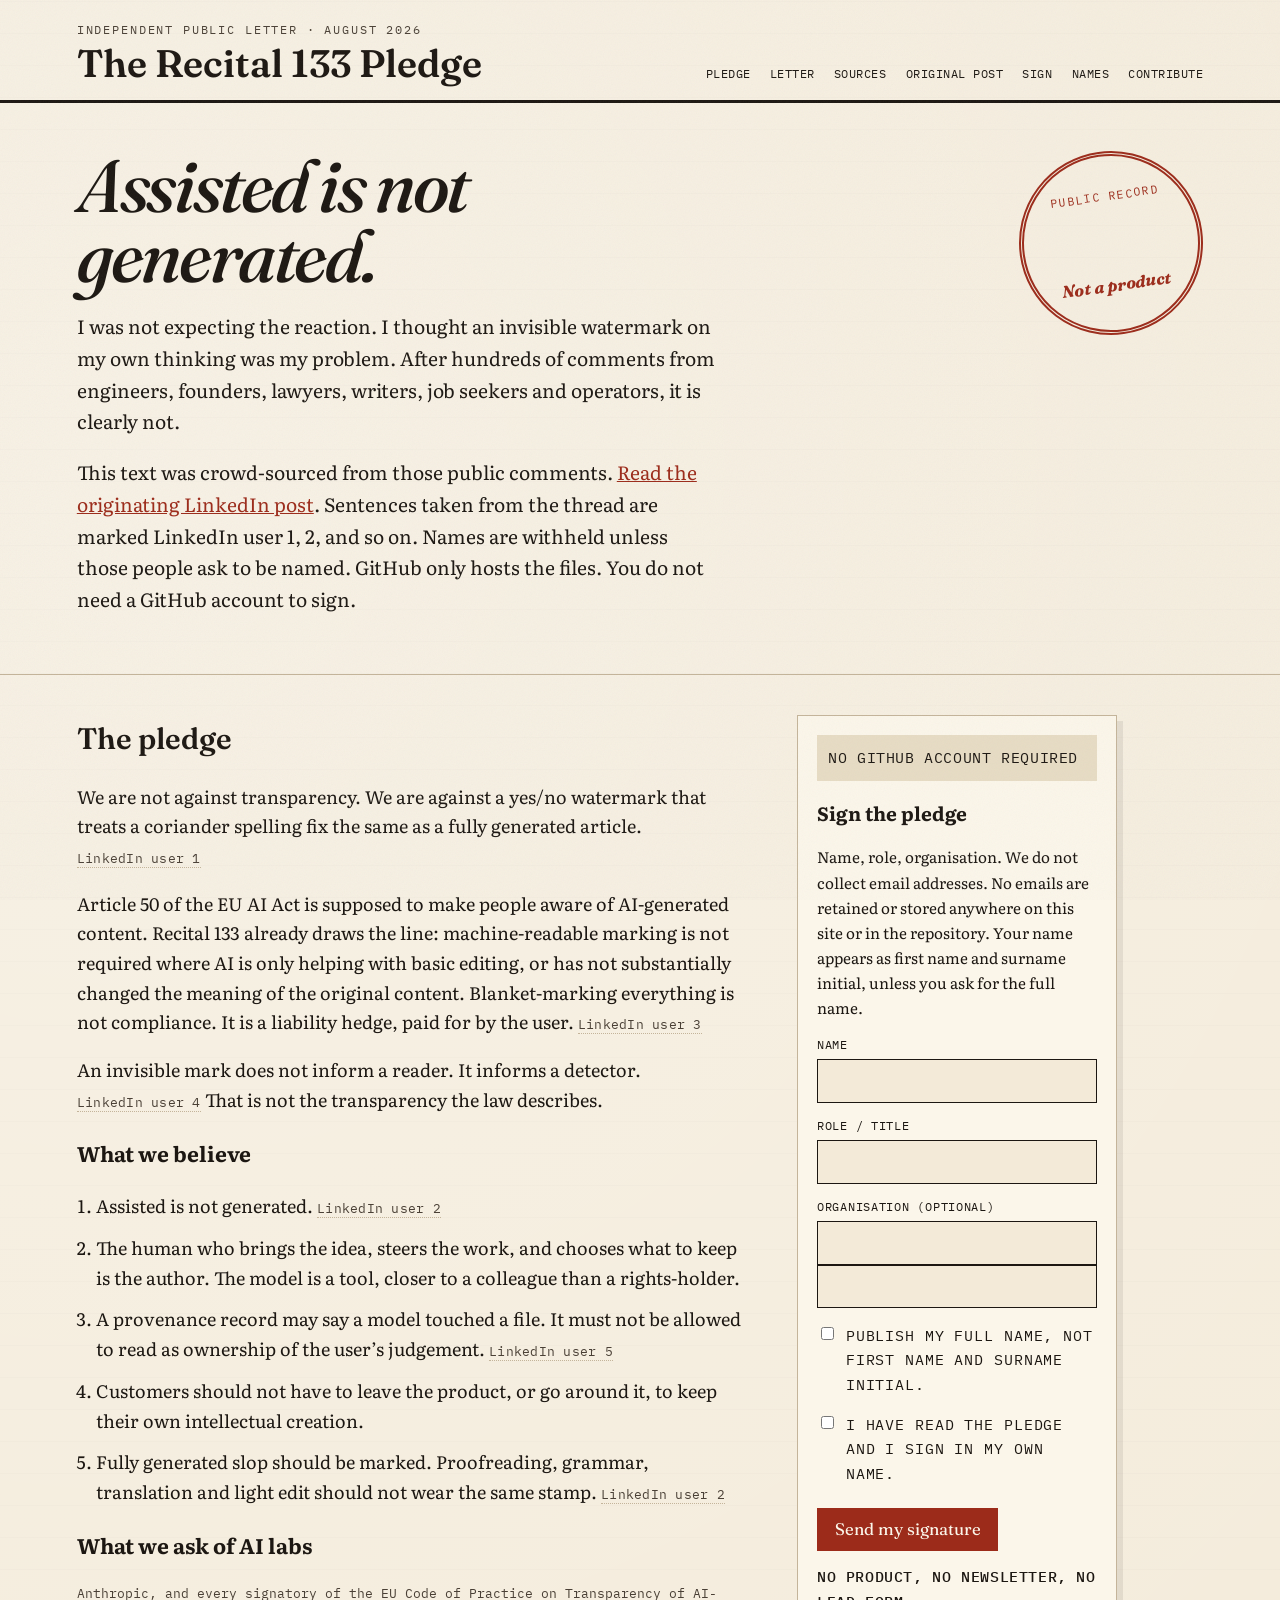
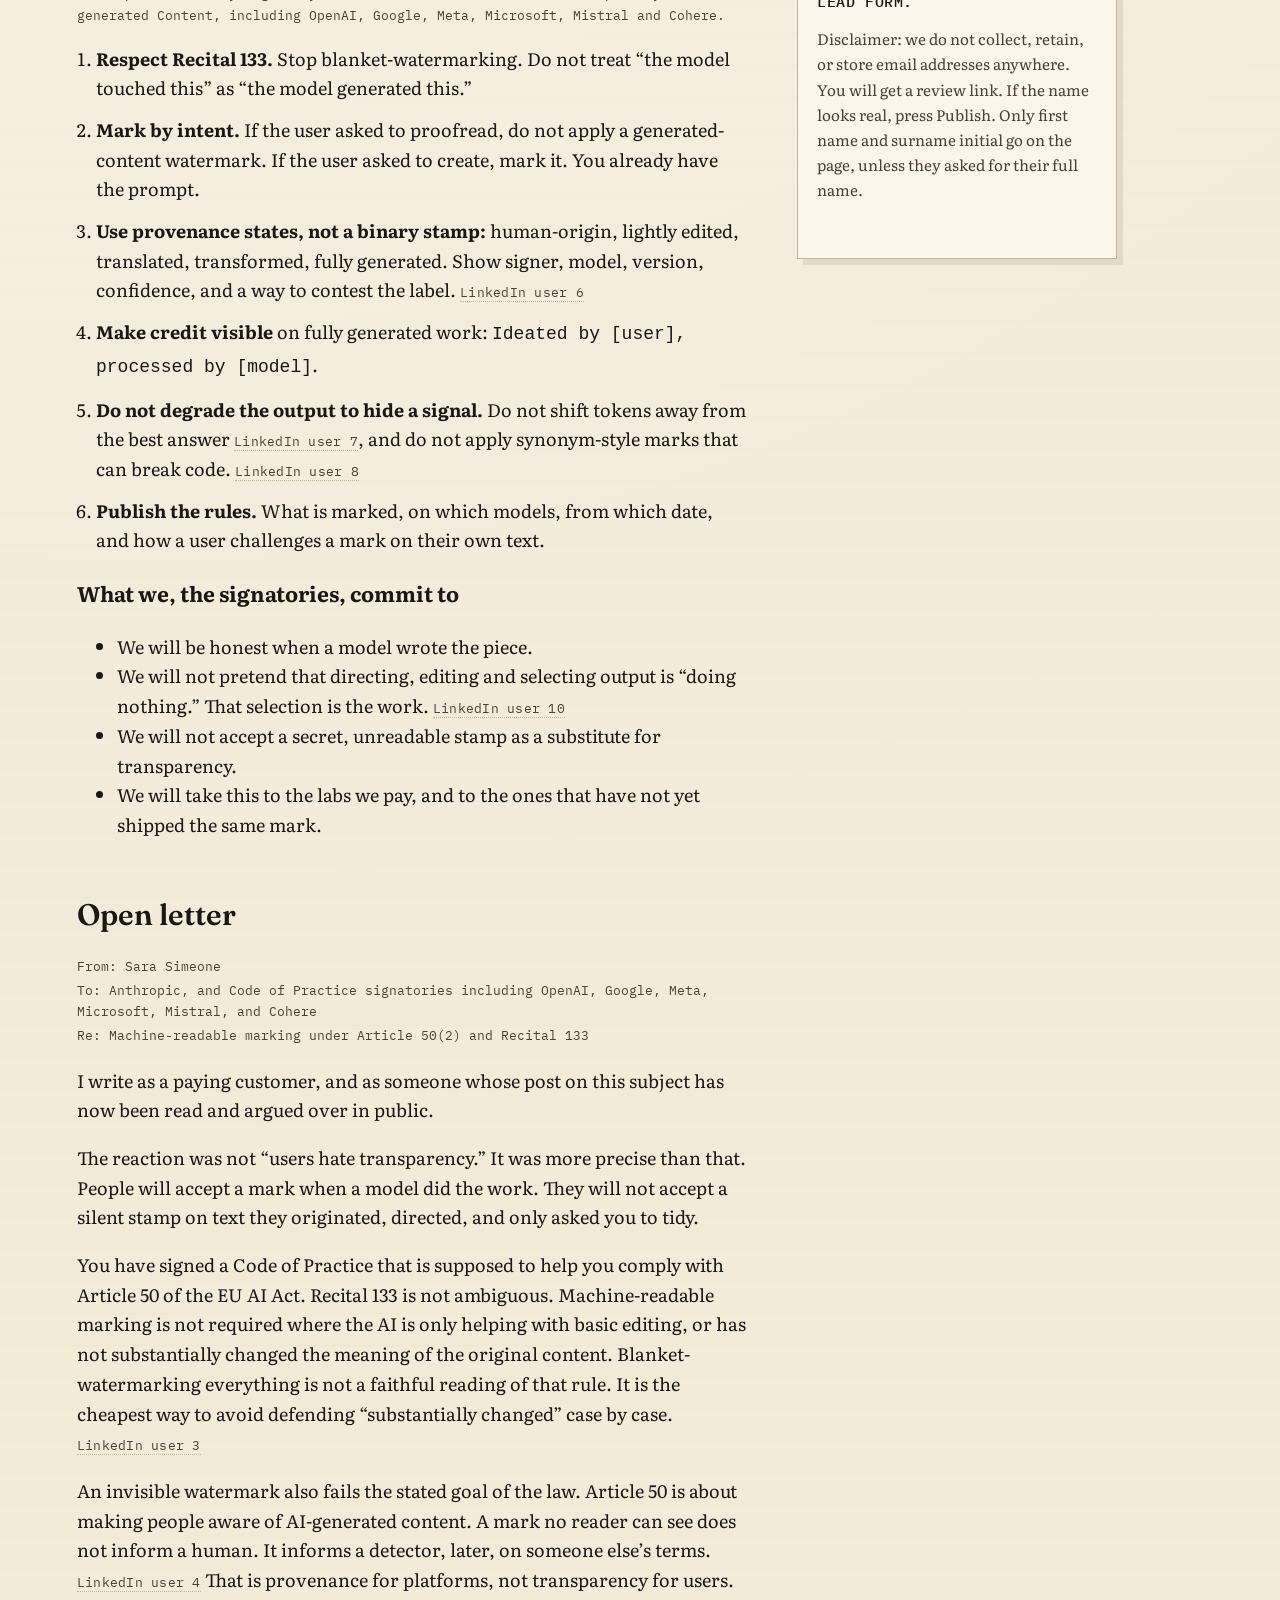
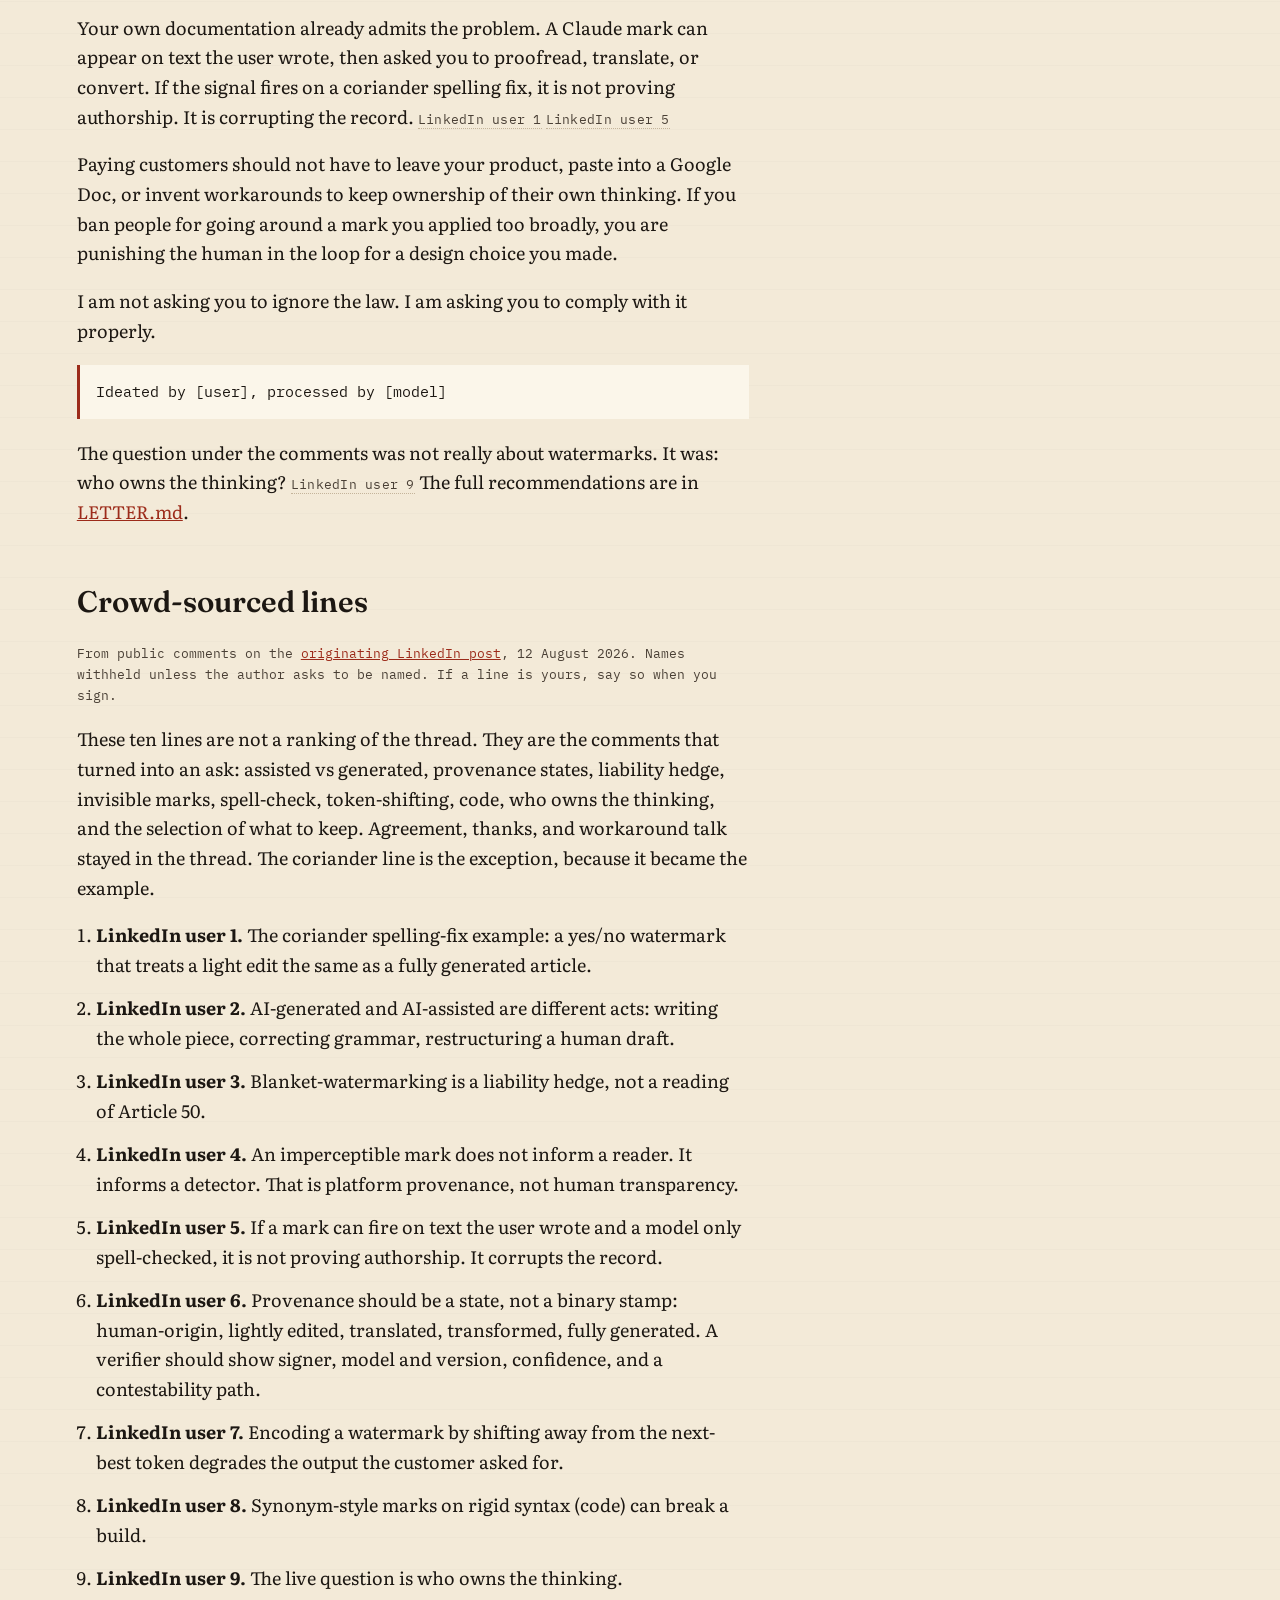
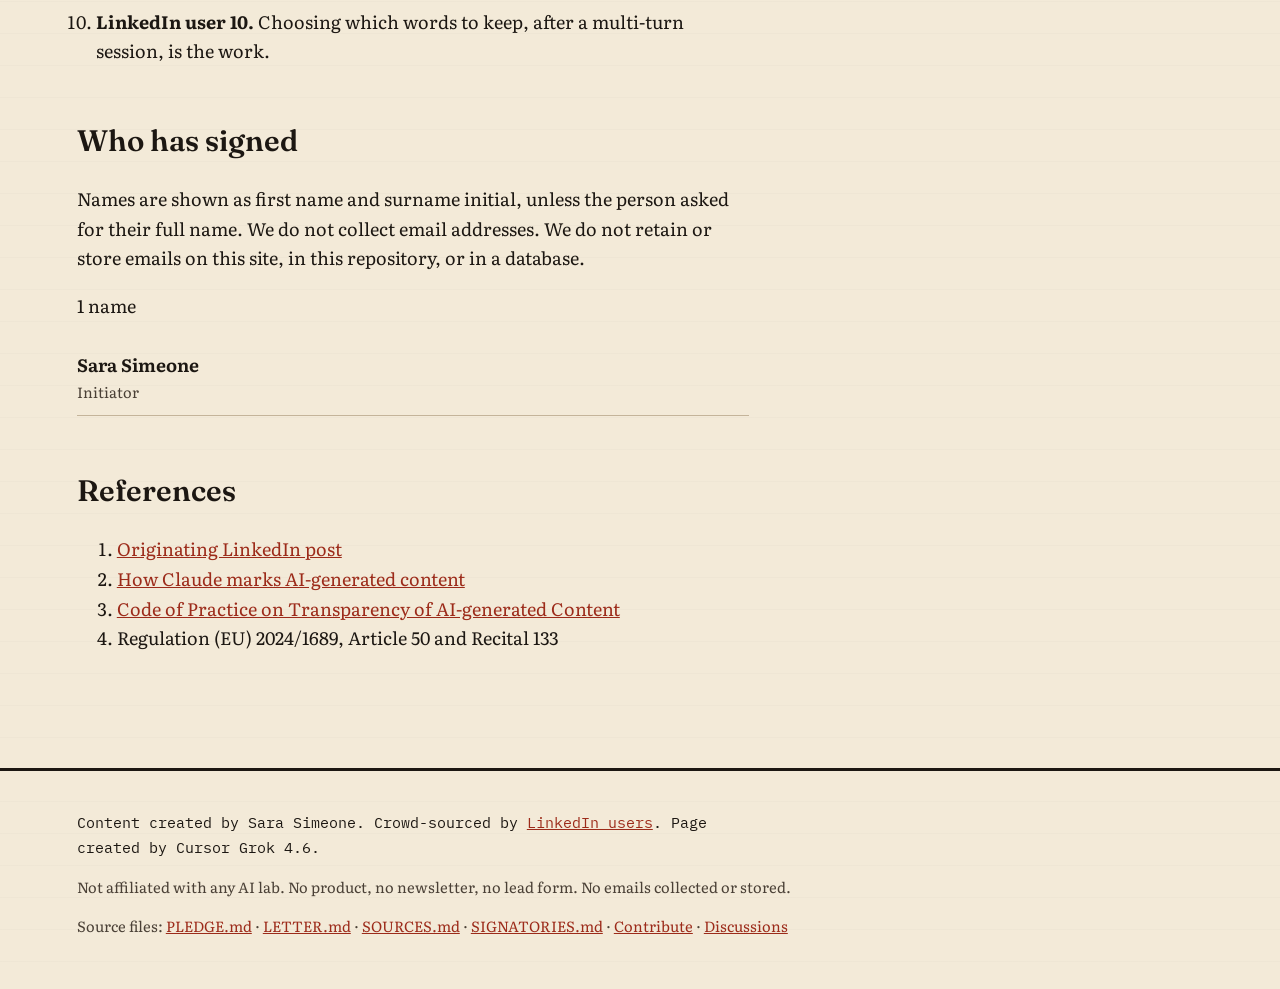
==== index.html @ 05da41da "Add a review page so a real name can be published with one button. The email link opens the review, " ====
<!DOCTYPE html>
<html lang="en">
  <head>
    <meta charset="utf-8" />
    <meta name="viewport" content="width=device-width, initial-scale=1" />
    <title>The Recital 133 Pledge</title>
    <meta
      name="description"
      content="Assisted is not generated. A crowd-sourced pledge asking AI labs to respect Article 50 and Recital 133 of the EU AI Act."
    />
    <link rel="preconnect" href="https://fonts.googleapis.com" />
    <link rel="preconnect" href="https://fonts.gstatic.com" crossorigin />
    <link
      href="https://fonts.googleapis.com/css2?family=Fraunces:ital,opsz,wght@0,9..144,500;0,9..144,600;1,9..144,500&family=IBM+Plex+Mono:wght@400;500&family=Literata:ital,opsz,wght@0,7..72,400;0,7..72,650;1,7..72,400&display=swap"
      rel="stylesheet"
    />
    <link rel="stylesheet" href="styles.css" />
  </head>
  <body>
    <div class="grain" aria-hidden="true"></div>
    <header class="masthead">
      <div>
        <p class="mast-kicker">Independent public letter · August 2026</p>
        <h1>The Recital 133 Pledge</h1>
      </div>
      <nav aria-label="Sections">
        <a href="#pledge">Pledge</a>
        <a href="#letter">Letter</a>
        <a href="#sources">Sources</a>
        <a href="https://www.linkedin.com/posts/sarasimeone_myideasaremine-activity-7493221327546408961-bkKX" rel="noopener noreferrer" target="_blank">Original post</a>
        <a href="#sign">Sign</a>
        <a href="#names">Names</a>
        <a href="https://github.com/Niftyzio/recital-133-pledge/blob/main/CONTRIBUTING.md" rel="noopener noreferrer" target="_blank">Contribute</a>
      </nav>
    </header>

    <div class="hero">
      <div>
        <h2>Assisted is not generated.</h2>
        <p class="lede">
          I was not expecting the reaction. I thought an invisible watermark on my own thinking was my problem. After hundreds of comments from engineers, founders, lawyers, writers, job seekers and operators, it is clearly not.
        </p>
        <p class="lede">
          This text was crowd-sourced from those public comments.
          <a href="https://www.linkedin.com/posts/sarasimeone_myideasaremine-activity-7493221327546408961-bkKX" rel="noopener noreferrer" target="_blank">Read the originating LinkedIn post</a>.
          Sentences taken from the thread are marked LinkedIn user 1, 2, and so on. Names are withheld unless those people ask to be named. GitHub only hosts the files. You do not need a GitHub account to sign.
        </p>
      </div>
      <div class="stamp" aria-hidden="true">
        Public record
        <strong>Not a product</strong>
      </div>
    </div>

    <div class="layout">
      <main>
        <section id="pledge">
          <h2>The pledge</h2>
          <p>
            We are not against transparency. We are against a yes/no watermark that treats a coriander spelling fix the same as a fully generated article. <a class="cite" href="#sources">LinkedIn user 1</a>
          </p>
          <p>
            Article 50 of the EU AI Act is supposed to make people aware of AI-generated content. Recital 133 already draws the line: machine-readable marking is not required where AI is only helping with basic editing, or has not substantially changed the meaning of the original content. Blanket-marking everything is not compliance. It is a liability hedge, paid for by the user. <a class="cite" href="#sources">LinkedIn user 3</a>
          </p>
          <p>
            An invisible mark does not inform a reader. It informs a detector. <a class="cite" href="#sources">LinkedIn user 4</a> That is not the transparency the law describes.
          </p>

          <h3>What we believe</h3>
          <ol class="beliefs">
            <li>Assisted is not generated. <a class="cite" href="#sources">LinkedIn user 2</a></li>
            <li>The human who brings the idea, steers the work, and chooses what to keep is the author. The model is a tool, closer to a colleague than a rights-holder.</li>
            <li>A provenance record may say a model touched a file. It must not be allowed to read as ownership of the user’s judgement. <a class="cite" href="#sources">LinkedIn user 5</a></li>
            <li>Customers should not have to leave the product, or go around it, to keep their own intellectual creation.</li>
            <li>Fully generated slop should be marked. Proofreading, grammar, translation and light edit should not wear the same stamp. <a class="cite" href="#sources">LinkedIn user 2</a></li>
          </ol>

          <h3>What we ask of AI labs</h3>
          <p class="meta">
            Anthropic, and every signatory of the EU Code of Practice on Transparency of AI-generated Content, including OpenAI, Google, Meta, Microsoft, Mistral and Cohere.
          </p>
          <ol class="asks">
            <li><strong>Respect Recital 133.</strong> Stop blanket-watermarking. Do not treat “the model touched this” as “the model generated this.”</li>
            <li><strong>Mark by intent.</strong> If the user asked to proofread, do not apply a generated-content watermark. If the user asked to create, mark it. You already have the prompt.</li>
            <li><strong>Use provenance states, not a binary stamp:</strong> human-origin, lightly edited, translated, transformed, fully generated. Show signer, model, version, confidence, and a way to contest the label. <a class="cite" href="#sources">LinkedIn user 6</a></li>
            <li><strong>Make credit visible</strong> on fully generated work: <code>Ideated by [user], processed by [model]</code>.</li>
            <li><strong>Do not degrade the output to hide a signal.</strong> Do not shift tokens away from the best answer <a class="cite" href="#sources">LinkedIn user 7</a>, and do not apply synonym-style marks that can break code. <a class="cite" href="#sources">LinkedIn user 8</a></li>
            <li><strong>Publish the rules.</strong> What is marked, on which models, from which date, and how a user challenges a mark on their own text.</li>
          </ol>

          <h3>What we, the signatories, commit to</h3>
          <ul>
            <li>We will be honest when a model wrote the piece.</li>
            <li>We will not pretend that directing, editing and selecting output is “doing nothing.” That selection is the work. <a class="cite" href="#sources">LinkedIn user 10</a></li>
            <li>We will not accept a secret, unreadable stamp as a substitute for transparency.</li>
            <li>We will take this to the labs we pay, and to the ones that have not yet shipped the same mark.</li>
          </ul>
        </section>

        <section id="letter">
          <h2>Open letter</h2>
          <div class="letter-meta meta">
            <p>From: Sara Simeone</p>
            <p>To: Anthropic, and Code of Practice signatories including OpenAI, Google, Meta, Microsoft, Mistral, and Cohere</p>
            <p>Re: Machine-readable marking under Article 50(2) and Recital 133</p>
          </div>
          <p>
            I write as a paying customer, and as someone whose post on this subject has now been read and argued over in public.
          </p>
          <p>
            The reaction was not “users hate transparency.” It was more precise than that. People will accept a mark when a model did the work. They will not accept a silent stamp on text they originated, directed, and only asked you to tidy.
          </p>
          <p>
            You have signed a Code of Practice that is supposed to help you comply with Article 50 of the EU AI Act. Recital 133 is not ambiguous. Machine-readable marking is not required where the AI is only helping with basic editing, or has not substantially changed the meaning of the original content. Blanket-watermarking everything is not a faithful reading of that rule. It is the cheapest way to avoid defending “substantially changed” case by case. <a class="cite" href="#sources">LinkedIn user 3</a>
          </p>
          <p>
            An invisible watermark also fails the stated goal of the law. Article 50 is about making people aware of AI-generated content. A mark no reader can see does not inform a human. It informs a detector, later, on someone else’s terms. <a class="cite" href="#sources">LinkedIn user 4</a> That is provenance for platforms, not transparency for users.
          </p>
          <p>
            Your own documentation already admits the problem. A Claude mark can appear on text the user wrote, then asked you to proofread, translate, or convert. If the signal fires on a coriander spelling fix, it is not proving authorship. It is corrupting the record. <a class="cite" href="#sources">LinkedIn user 1</a> <a class="cite" href="#sources">LinkedIn user 5</a>
          </p>
          <p>
            Paying customers should not have to leave your product, paste into a Google Doc, or invent workarounds to keep ownership of their own thinking. If you ban people for going around a mark you applied too broadly, you are punishing the human in the loop for a design choice you made.
          </p>
          <p>I am not asking you to ignore the law. I am asking you to comply with it properly.</p>
          <blockquote class="credit">Ideated by [user], processed by [model]</blockquote>
          <p>
            The question under the comments was not really about watermarks. It was: who owns the thinking? <a class="cite" href="#sources">LinkedIn user 9</a> The full recommendations are in <a href="LETTER.md">LETTER.md</a>.
          </p>
        </section>

        <section id="sources">
          <h2>Crowd-sourced lines</h2>
          <p class="meta">
            From public comments on the
            <a href="https://www.linkedin.com/posts/sarasimeone_myideasaremine-activity-7493221327546408961-bkKX" rel="noopener noreferrer" target="_blank">originating LinkedIn post</a>,
            12 August 2026. Names withheld unless the author asks to be named. If a line is yours, say so when you sign.
          </p>
          <p>
            These ten lines are not a ranking of the thread. They are the comments that turned into an ask: assisted vs generated, provenance states, liability hedge, invisible marks, spell-check, token-shifting, code, who owns the thinking, and the selection of what to keep. Agreement, thanks, and workaround talk stayed in the thread. The coriander line is the exception, because it became the example.
          </p>
          <ol class="sources">
            <li>
              <strong>LinkedIn user 1.</strong> The coriander spelling-fix example: a yes/no watermark that treats a light edit the same as a fully generated article.
            </li>
            <li>
              <strong>LinkedIn user 2.</strong> AI-generated and AI-assisted are different acts: writing the whole piece, correcting grammar, restructuring a human draft.
            </li>
            <li>
              <strong>LinkedIn user 3.</strong> Blanket-watermarking is a liability hedge, not a reading of Article 50.
            </li>
            <li>
              <strong>LinkedIn user 4.</strong> An imperceptible mark does not inform a reader. It informs a detector. That is platform provenance, not human transparency.
            </li>
            <li>
              <strong>LinkedIn user 5.</strong> If a mark can fire on text the user wrote and a model only spell-checked, it is not proving authorship. It corrupts the record.
            </li>
            <li>
              <strong>LinkedIn user 6.</strong> Provenance should be a state, not a binary stamp: human-origin, lightly edited, translated, transformed, fully generated. A verifier should show signer, model and version, confidence, and a contestability path.
            </li>
            <li>
              <strong>LinkedIn user 7.</strong> Encoding a watermark by shifting away from the next-best token degrades the output the customer asked for.
            </li>
            <li>
              <strong>LinkedIn user 8.</strong> Synonym-style marks on rigid syntax (code) can break a build.
            </li>
            <li>
              <strong>LinkedIn user 9.</strong> The live question is who owns the thinking.
            </li>
            <li>
              <strong>LinkedIn user 10.</strong> Choosing which words to keep, after a multi-turn session, is the work.
            </li>
          </ol>
        </section>

        <section id="names">
          <h2>Who has signed</h2>
          <p>
            Names are shown as first name and surname initial, unless the person asked for their full name. We do not collect email addresses. We do not retain or store emails on this site, in this repository, or in a database.
          </p>
          <p>
            <span id="signatory-count">0</span> name<span id="signatory-count-label">s</span>
          </p>
          <ul class="signatories" id="signatory-list"></ul>
        </section>

        <section>
          <h2>References</h2>
          <ol class="refs">
            <li>
              <a href="https://www.linkedin.com/posts/sarasimeone_myideasaremine-activity-7493221327546408961-bkKX" rel="noopener noreferrer" target="_blank">Originating LinkedIn post</a>
            </li>
            <li>
              <a href="https://support.claude.com/en/articles/16266773-how-claude-marks-ai-generated-content">How Claude marks AI-generated content</a>
            </li>
            <li>
              <a href="https://digital-strategy.ec.europa.eu/en/news/strong-backing-code-practice-transparency-ai-generated-content">Code of Practice on Transparency of AI-generated Content</a>
            </li>
            <li>Regulation (EU) 2024/1689, Article 50 and Recital 133</li>
          </ol>
        </section>
      </main>

      <aside class="aside" id="sign">
        <p class="note">No GitHub account required</p>
        <h2>Sign the pledge</h2>
        <p>
          Name, role, organisation. We do not collect email addresses. No emails are retained or stored anywhere on this site or in the repository. Your name appears as first name and surname initial, unless you ask for the full name.
        </p>
        <iframe id="form-embed" title="Signature form" hidden width="100%" height="420"></iframe>
        <form id="sign-form">
          <input type="hidden" name="_subject" value="Recital 133 Pledge signature" />
          <input type="hidden" name="_template" value="table" />
          <input id="form-next" type="hidden" name="_next" value="https://niftyzio.github.io/recital-133-pledge/#sign" />
          <label for="name">Name</label>
          <input id="name" name="name" type="text" required autocomplete="name" />
          <label for="role">Role / title</label>
          <input id="role" name="role" type="text" required />
          <label for="organisation">Organisation (optional)</label>
          <input id="organisation" name="organisation" type="text" />
          <label class="hp" for="website">Website</label>
          <input id="website" name="website" type="text" tabindex="-1" autocomplete="off" />
          <label class="consent">
            <input id="publish-full-name" name="publish_full_name" type="checkbox" value="yes" />
            <span>Publish my full name, not first name and surname initial.</span>
          </label>
          <label class="consent">
            <input id="consent" name="consent" type="checkbox" required />
            <span>I have read the pledge and I sign in my own name.</span>
          </label>
          <button type="submit">Send my signature</button>
          <p class="cta-assurance">No product, no newsletter, no lead form.</p>
          <p class="disclaimer">
            Disclaimer: we do not collect, retain, or store email addresses anywhere. You will get a review link. If the name looks real, press Publish. Only first name and surname initial go on the page, unless they asked for their full name.
          </p>
          <p class="form-status" id="form-status" role="status"></p>
        </form>
      </aside>
    </div>

    <footer>
      <p class="colophon">
        Content created by Sara Simeone.
        Crowd-sourced by
        <a href="https://www.linkedin.com/posts/sarasimeone_myideasaremine-activity-7493221327546408961-bkKX" rel="noopener noreferrer" target="_blank">LinkedIn users</a>.
        Page created by Cursor Grok 4.6.
      </p>
      <p>
        Not affiliated with any AI lab. No product, no newsletter, no lead form. No emails collected or stored.
      </p>
      <p>
        Source files: <a href="PLEDGE.md">PLEDGE.md</a> · <a href="LETTER.md">LETTER.md</a> ·
        <a href="SOURCES.md">SOURCES.md</a> · <a href="SIGNATORIES.md">SIGNATORIES.md</a> ·
        <a href="https://github.com/Niftyzio/recital-133-pledge/blob/main/CONTRIBUTING.md">Contribute</a> ·
        <a href="https://github.com/Niftyzio/recital-133-pledge/discussions">Discussions</a>
      </p>
    </footer>
    <script src="config.js"></script>
    <script src="app.js"></script>
  </body>
</html>
---- styles.css ----
:root {
  --paper: #f3ead8;
  --paper-deep: #e7dcc4;
  --ink: #1c1712;
  --ink-soft: #4a4036;
  --rule: #c4b49a;
  --seal: #9c2b1a;
  --seal-deep: #6e1c12;
  --white: #fbf6ea;
}

*,
*::before,
*::after {
  box-sizing: border-box;
}

html {
  scroll-behavior: smooth;
}

body {
  margin: 0;
  color: var(--ink);
  background-color: var(--paper);
  background-image:
    radial-gradient(circle at 12% 8%, rgba(255, 255, 255, 0.35), transparent 42%),
    repeating-linear-gradient(
      0deg,
      transparent,
      transparent 31px,
      rgba(28, 23, 18, 0.035) 32px
    );
  font-family: "Literata", "Iowan Old Style", "Palatino Linotype", Palatino, serif;
  font-size: 1.125rem;
  line-height: 1.65;
}

.grain {
  pointer-events: none;
  position: fixed;
  inset: 0;
  z-index: 8;
  opacity: 0.09;
  background-image: url("data:image/svg+xml,%3Csvg xmlns='http://www.w3.org/2000/svg' width='140' height='140'%3E%3Cfilter id='n'%3E%3CfeTurbulence type='fractalNoise' baseFrequency='0.85' numOctaves='4' stitchTiles='stitch'/%3E%3C/filter%3E%3Crect width='100%25' height='100%25' filter='url(%23n)' opacity='0.55'/%3E%3C/svg%3E");
}

a {
  color: var(--seal);
}

a:hover {
  color: var(--seal-deep);
}

.masthead {
  display: flex;
  justify-content: space-between;
  gap: 1.5rem;
  align-items: flex-end;
  padding: 1.25rem 6vw 1rem;
  border-bottom: 3px solid var(--ink);
}

.mast-kicker {
  margin: 0;
  font-family: "IBM Plex Mono", ui-monospace, monospace;
  font-size: 0.72rem;
  letter-spacing: 0.16em;
  text-transform: uppercase;
  color: var(--ink-soft);
}

.masthead h1 {
  margin: 0.2rem 0 0;
  font-family: "Fraunces", "Times New Roman", serif;
  font-size: clamp(1.6rem, 3vw, 2.4rem);
  font-weight: 600;
  font-variation-settings: "SOFT" 30, "WONK" 1;
  line-height: 1.1;
}

nav {
  display: flex;
  flex-wrap: wrap;
  gap: 0.9rem 1.2rem;
  font-family: "IBM Plex Mono", ui-monospace, monospace;
  font-size: 0.78rem;
  letter-spacing: 0.04em;
  text-transform: uppercase;
}

nav a {
  color: var(--ink);
  text-decoration: none;
  border-bottom: 1px solid transparent;
}

nav a:hover {
  border-bottom-color: var(--seal);
}

.hero {
  display: grid;
  grid-template-columns: 1.4fr 0.8fr;
  gap: 2.5rem;
  padding: 3rem 6vw 2.5rem;
  border-bottom: 1px solid var(--rule);
}

.hero h2 {
  margin: 0 0 1rem;
  font-family: "Fraunces", serif;
  font-size: clamp(2.4rem, 6vw, 4.6rem);
  font-weight: 500;
  font-style: italic;
  line-height: 0.95;
  letter-spacing: -0.03em;
}

.lede {
  max-width: 40rem;
  font-size: 1.2rem;
}

.stamp {
  justify-self: end;
  align-self: start;
  width: 11.5rem;
  height: 11.5rem;
  display: grid;
  place-items: center;
  text-align: center;
  border: 0.35rem double var(--seal);
  border-radius: 50%;
  color: var(--seal);
  transform: rotate(-8deg);
  font-family: "IBM Plex Mono", ui-monospace, monospace;
  font-size: 0.72rem;
  letter-spacing: 0.12em;
  text-transform: uppercase;
}

.stamp strong {
  display: block;
  margin-top: 0.35rem;
  font-family: "Fraunces", serif;
  font-size: 1.05rem;
  letter-spacing: 0;
  text-transform: none;
  font-style: italic;
}

.layout {
  display: grid;
  grid-template-columns: minmax(0, 42rem) minmax(16rem, 20rem);
  gap: 3rem;
  padding: 2.5rem 6vw 4rem;
}

section {
  margin-bottom: 3.2rem;
}

section h2 {
  margin: 0 0 1rem;
  font-family: "Fraunces", serif;
  font-size: 1.85rem;
  font-weight: 600;
}

.meta {
  font-family: "IBM Plex Mono", ui-monospace, monospace;
  font-size: 0.8rem;
  color: var(--ink-soft);
}

ol.asks,
ol.beliefs {
  padding-left: 1.2rem;
}

ol.asks li,
ol.beliefs li {
  margin-bottom: 0.75rem;
}

blockquote.credit {
  margin: 1.2rem 0;
  padding: 0.9rem 1rem;
  border-left: 3px solid var(--seal);
  background: var(--white);
  font-family: "IBM Plex Mono", ui-monospace, monospace;
  font-size: 0.95rem;
}

.aside {
  position: sticky;
  top: 1rem;
  height: fit-content;
  padding: 1.2rem 1.2rem 1.4rem;
  background: var(--white);
  border: 1px solid var(--rule);
  box-shadow: 6px 6px 0 rgba(28, 23, 18, 0.08);
}

.aside h2 {
  font-size: 1.2rem;
}

.aside p,
.aside li {
  font-size: 0.95rem;
}

.note {
  margin: 0 0 1rem;
  padding: 0.65rem 0.7rem;
  background: var(--paper-deep);
  font-family: "IBM Plex Mono", ui-monospace, monospace;
  font-size: 0.72rem;
  letter-spacing: 0.04em;
  text-transform: uppercase;
}

label {
  display: block;
  margin: 0.85rem 0 0.25rem;
  font-family: "IBM Plex Mono", ui-monospace, monospace;
  font-size: 0.75rem;
  letter-spacing: 0.06em;
  text-transform: uppercase;
}

input[type="text"],
input[type="url"] {
  width: 100%;
  padding: 0.55rem 0.6rem;
  border: 1px solid var(--ink);
  background: var(--paper);
  color: var(--ink);
  font-family: inherit;
  font-size: 1rem;
}

.consent {
  display: flex;
  gap: 0.55rem;
  align-items: flex-start;
  margin: 1rem 0;
  font-size: 0.92rem;
}

button,
.button {
  display: inline-block;
  margin-top: 0.4rem;
  padding: 0.7rem 1.1rem;
  border: 0;
  background: var(--seal);
  color: var(--white);
  font-family: "Fraunces", serif;
  font-size: 1.05rem;
  cursor: pointer;
  text-decoration: none;
}

button:hover,
.button:hover {
  background: var(--seal-deep);
}

.cta-assurance {
  margin: 0.85rem 0 0;
  font-family: "IBM Plex Mono", ui-monospace, monospace;
  font-size: 0.78rem;
  font-weight: 500;
  letter-spacing: 0.04em;
  text-transform: uppercase;
  color: var(--ink);
}

.disclaimer {
  margin: 0.75rem 0 0;
  font-size: 0.85rem;
  color: var(--ink-soft);
}

.hp {
  position: absolute;
  left: -10000px;
  width: 1px;
  height: 1px;
  overflow: hidden;
}

.form-status {
  min-height: 1.4rem;
  margin: 0.7rem 0 0;
  font-size: 0.95rem;
}

.signatories {
  list-style: none;
  padding: 0;
  margin: 0;
}

.signatories li {
  padding: 0.7rem 0;
  border-bottom: 1px solid var(--rule);
}

.signatories .who {
  font-weight: 650;
}

.signatories .role {
  display: block;
  color: var(--ink-soft);
  font-size: 0.92rem;
}

.letter-meta {
  margin-bottom: 1.2rem;
}

.letter-meta p {
  margin: 0.2rem 0;
}

footer {
  padding: 1.5rem 6vw 2.5rem;
  border-top: 3px solid var(--ink);
  font-size: 0.92rem;
  color: var(--ink-soft);
}

.colophon {
  max-width: 42rem;
  color: var(--ink);
  font-family: "IBM Plex Mono", ui-monospace, monospace;
  font-size: 0.92rem;
  line-height: 1.7;
}

.cite {
  font-family: "IBM Plex Mono", ui-monospace, monospace;
  font-size: 0.72em;
  font-style: normal;
  letter-spacing: 0.02em;
  white-space: nowrap;
  color: var(--ink-soft);
  text-decoration: none;
  border-bottom: 1px dotted var(--rule);
}

.cite:hover {
  color: var(--seal);
}

ol.sources {
  padding-left: 1.2rem;
}

ol.sources li {
  margin-bottom: 0.85rem;
}

@media (max-width: 860px) {
  .hero,
  .layout,
  .masthead {
    grid-template-columns: 1fr;
    display: flex;
    flex-direction: column;
  }

  .stamp {
    justify-self: start;
    align-self: start;
    width: 8.5rem;
    height: 8.5rem;
  }

  .aside {
    position: static;
  }
}
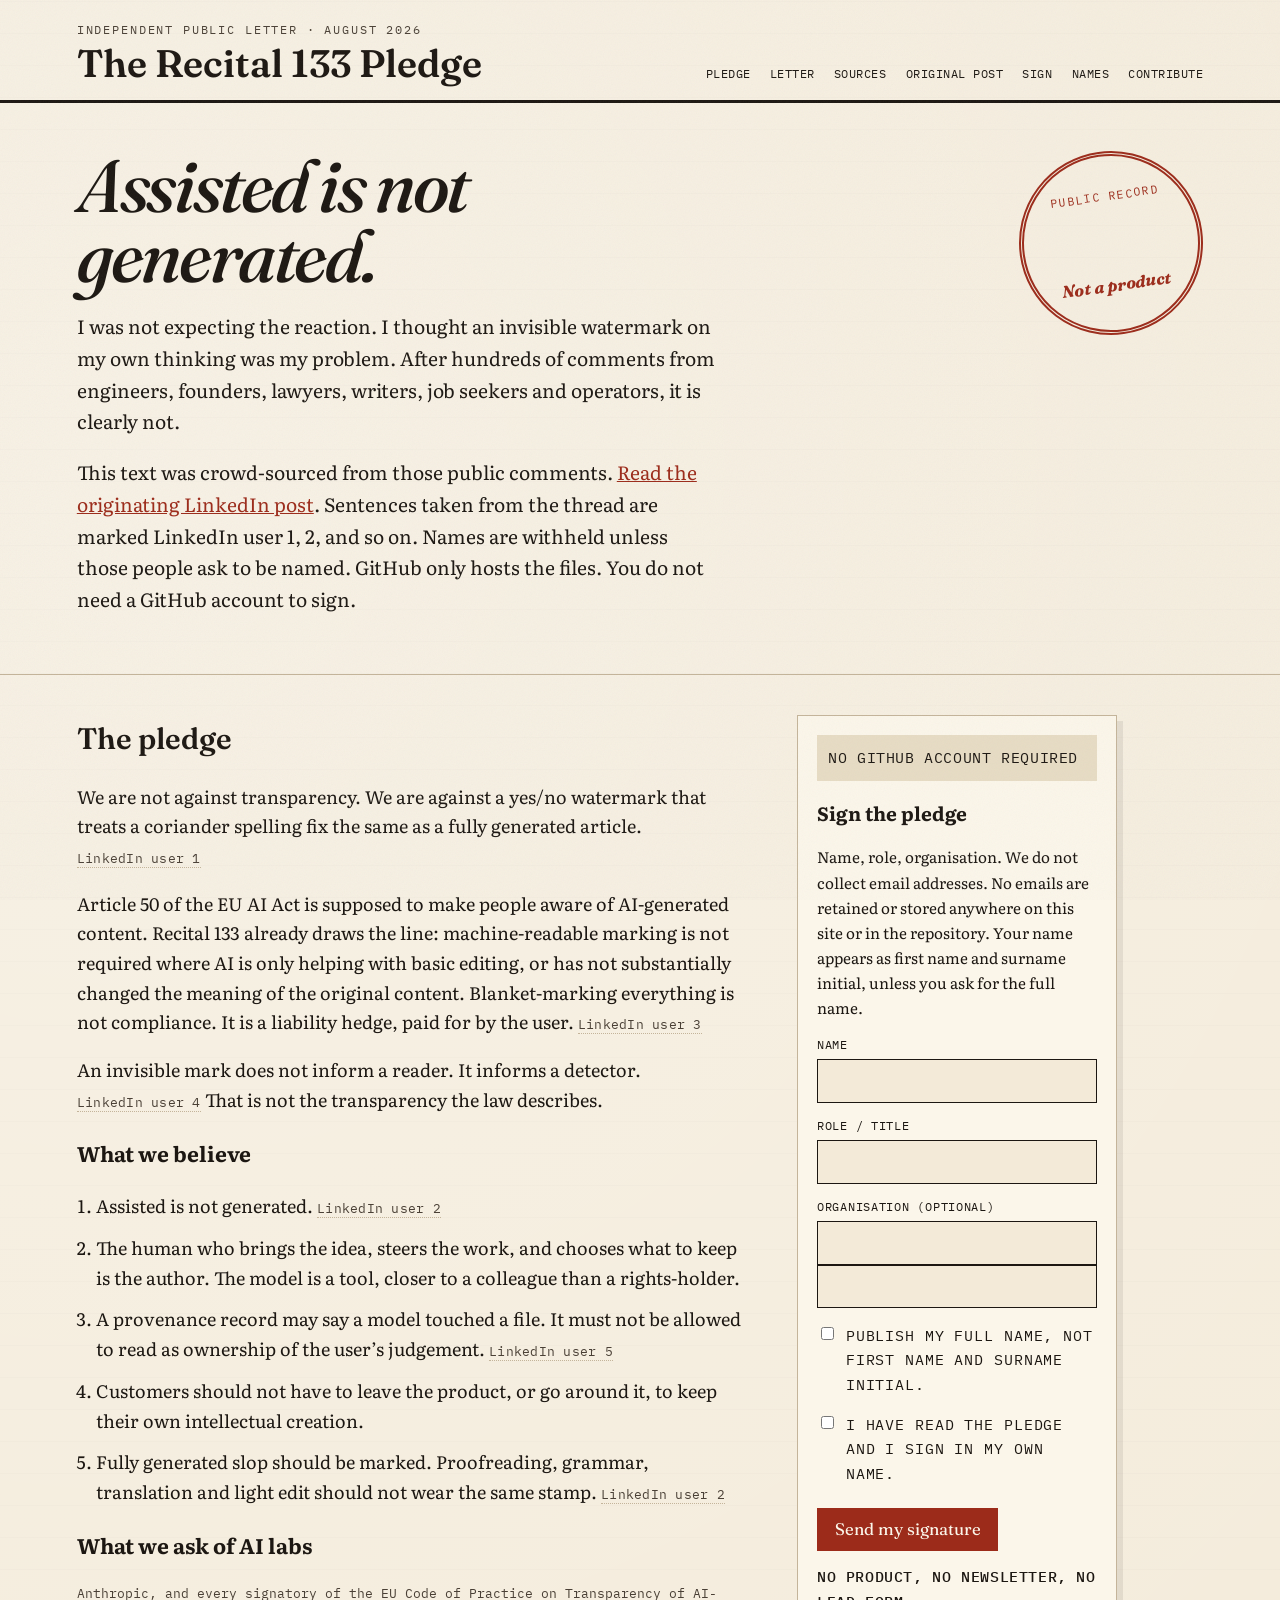
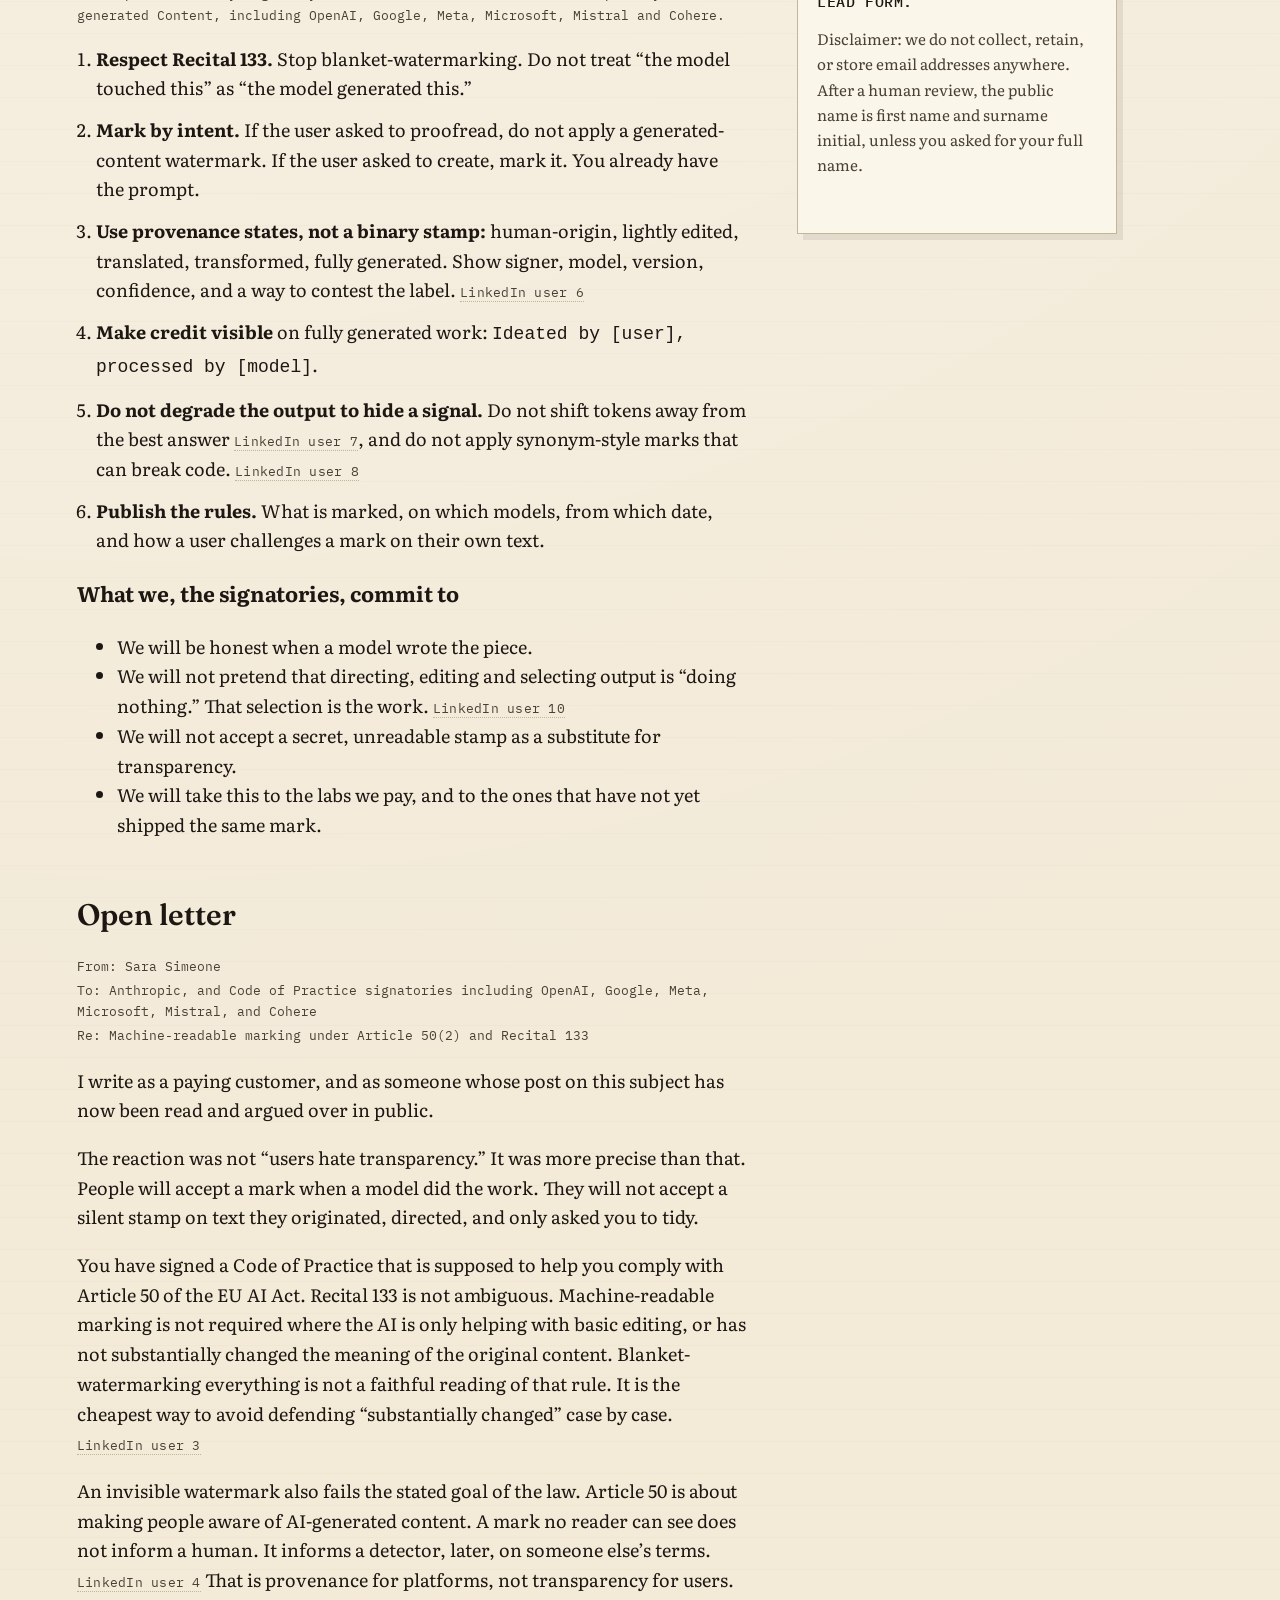
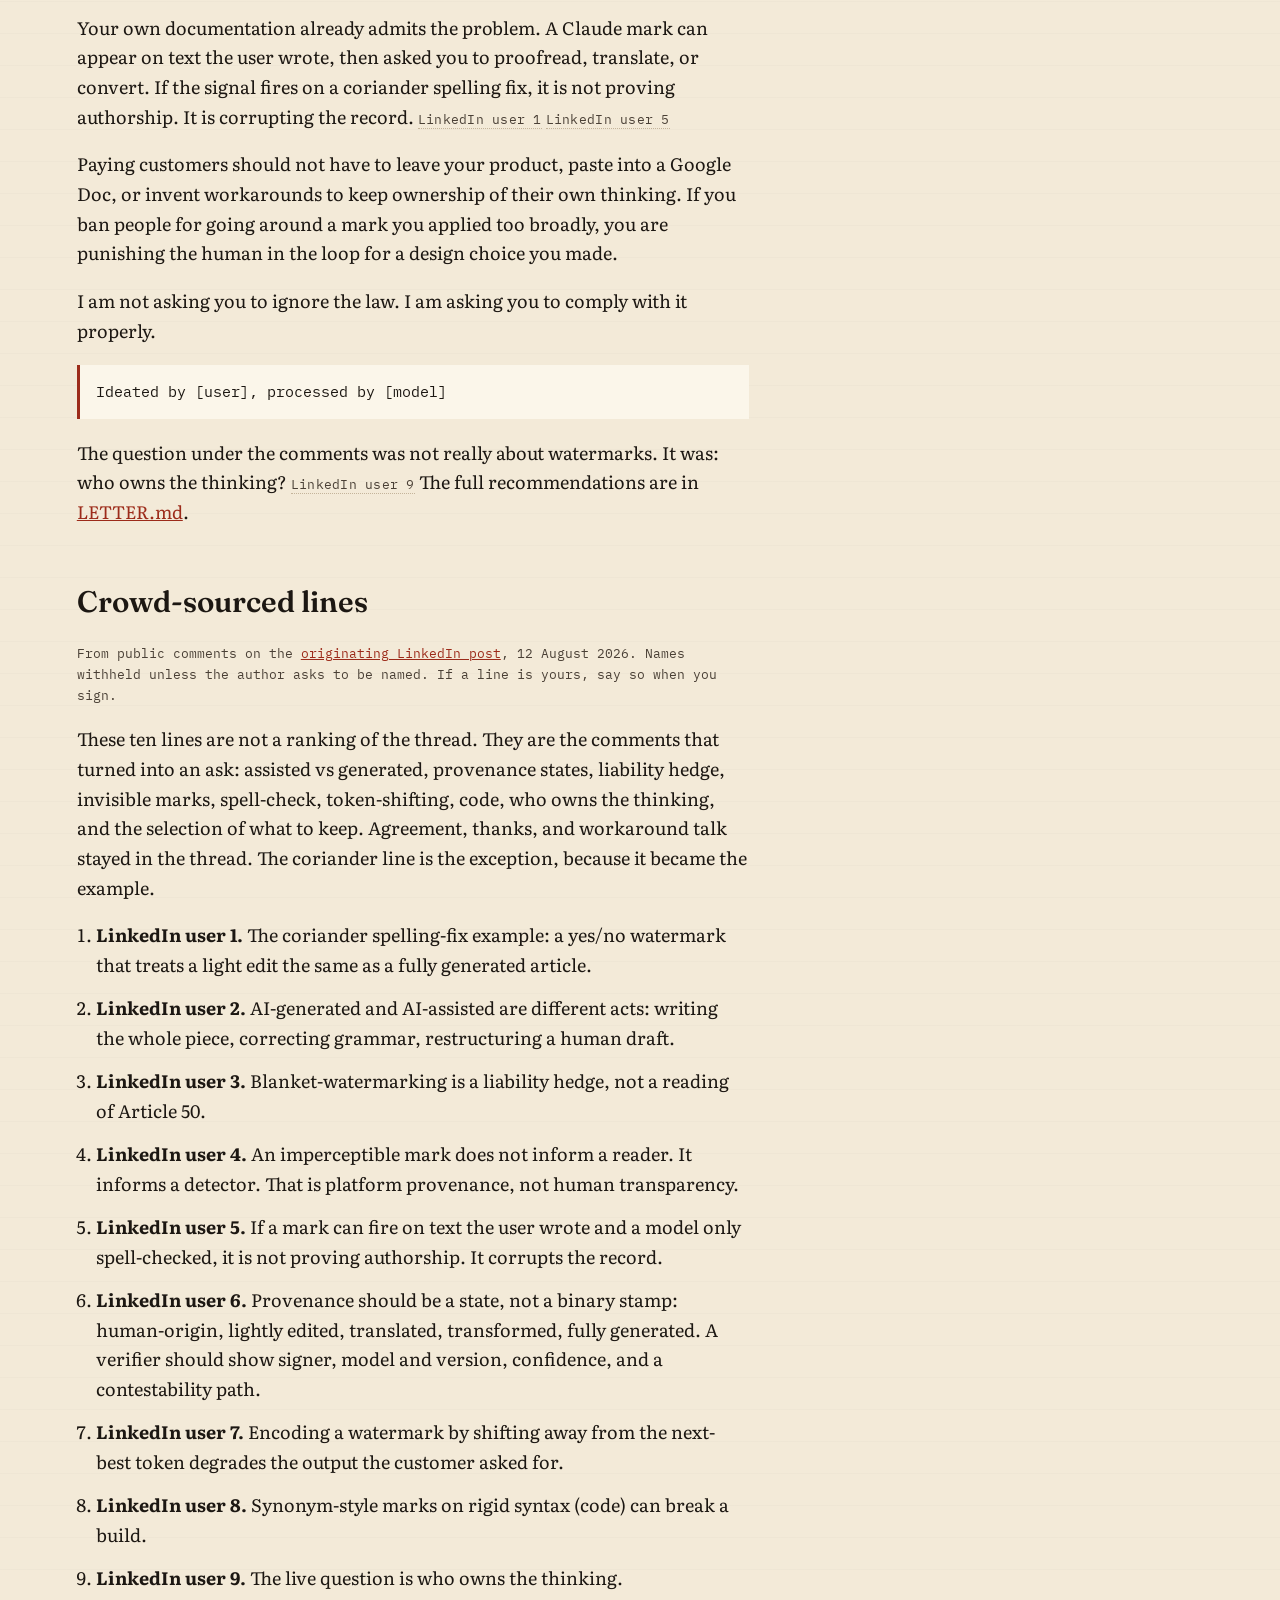
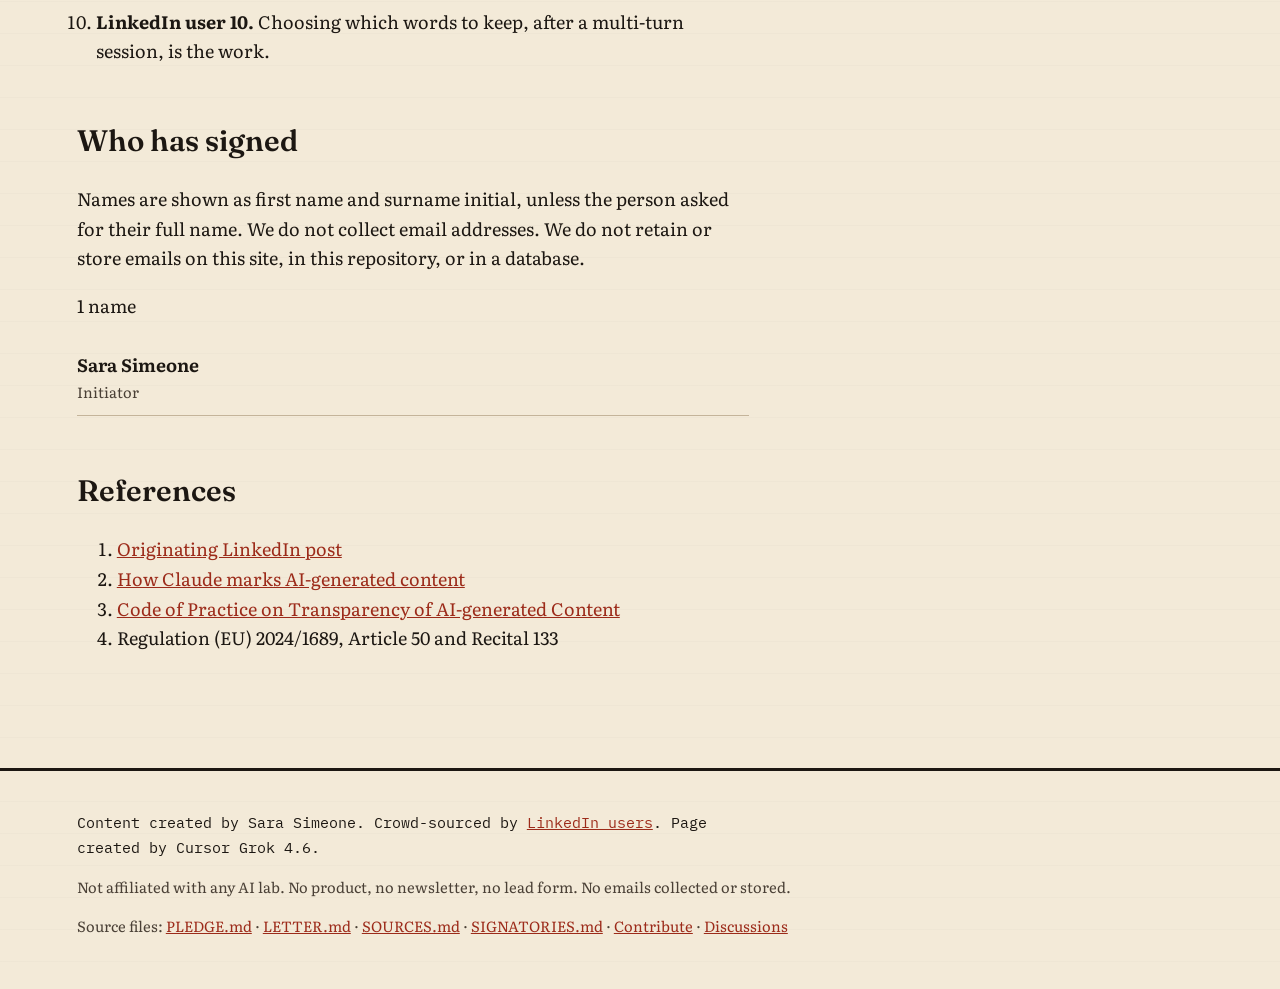
==== commit 25ce37ff: "Document the review-and-publish flow for signatures. Co-authored-by: Cursor <cursoragent@cursor.com>" ====
--- a/index.html
+++ b/index.html
@@ -231,7 +231,7 @@
           <button type="submit">Send my signature</button>
           <p class="cta-assurance">No product, no newsletter, no lead form.</p>
           <p class="disclaimer">
-            Disclaimer: we do not collect, retain, or store email addresses anywhere. You will get a review link. If the name looks real, press Publish. Only first name and surname initial go on the page, unless they asked for their full name.
+            Disclaimer: we do not collect, retain, or store email addresses anywhere. After a human review, the public name is first name and surname initial, unless you asked for your full name.
           </p>
           <p class="form-status" id="form-status" role="status"></p>
         </form>
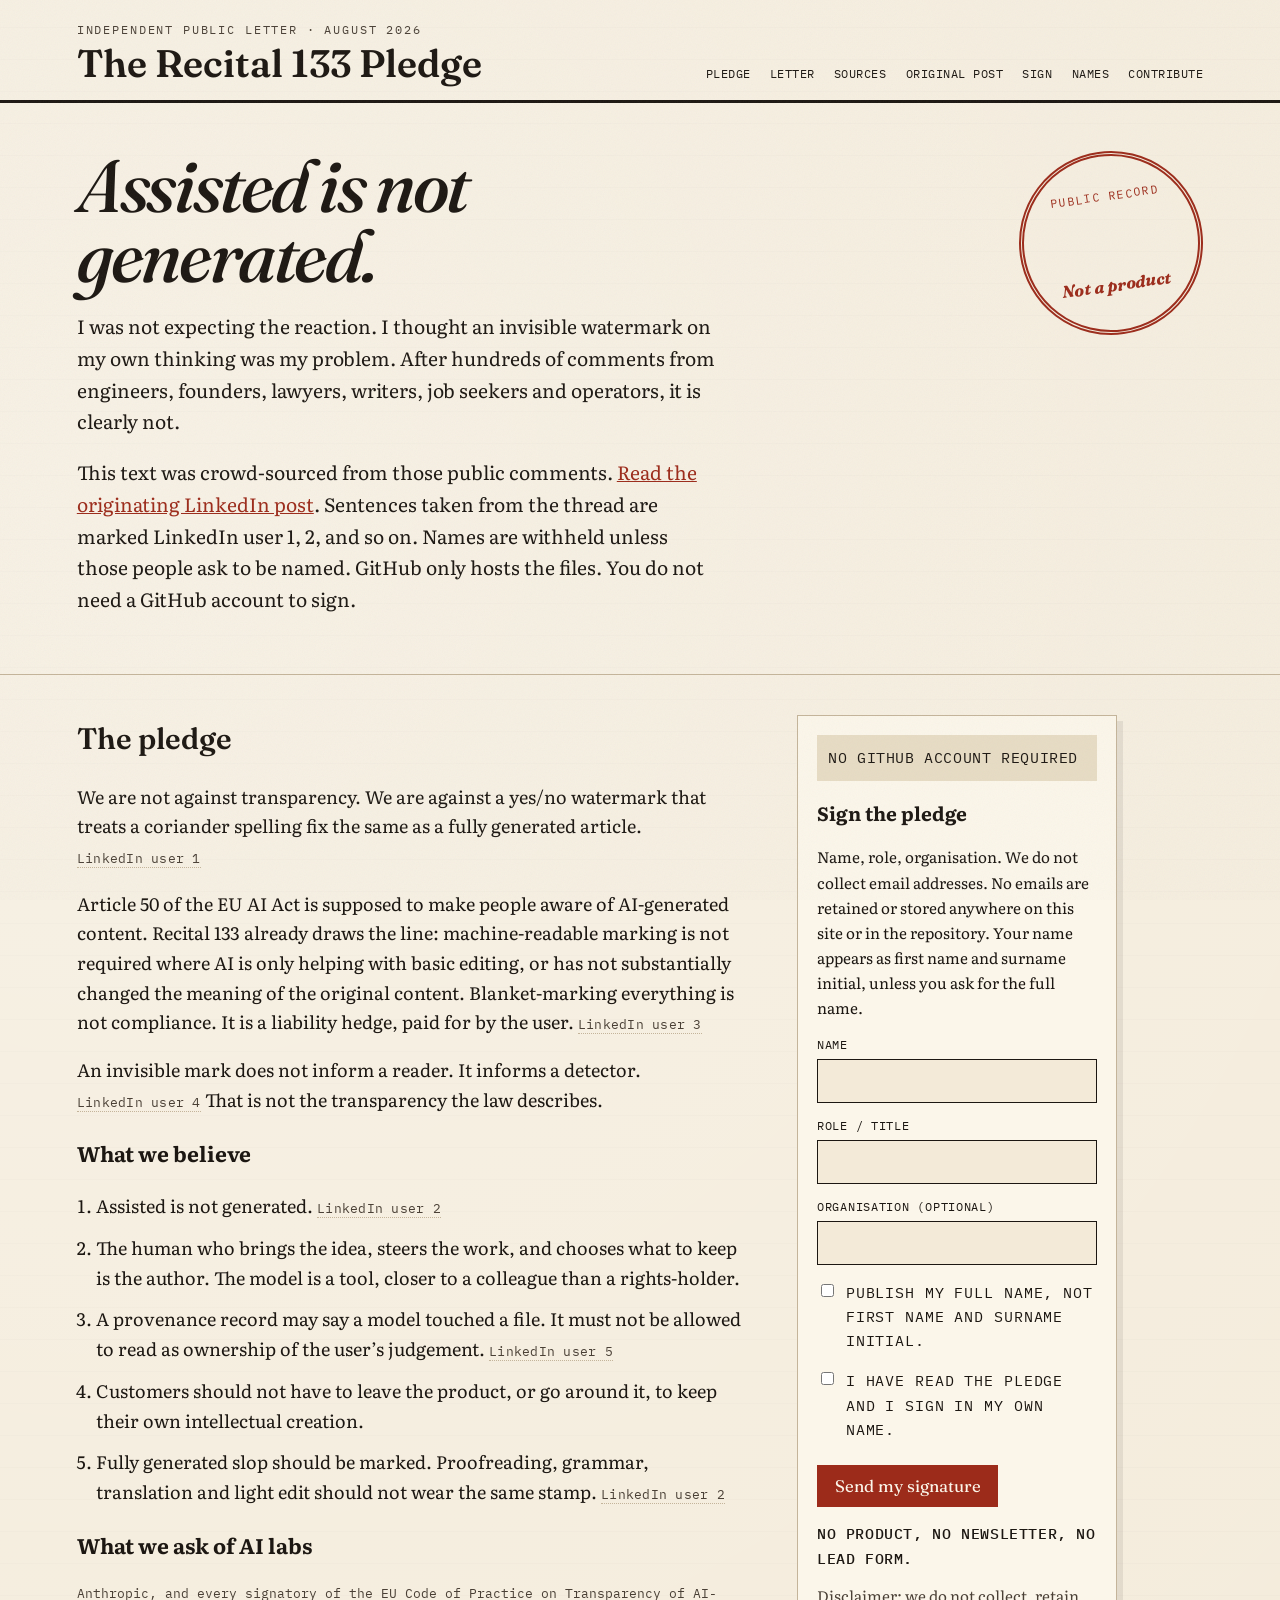
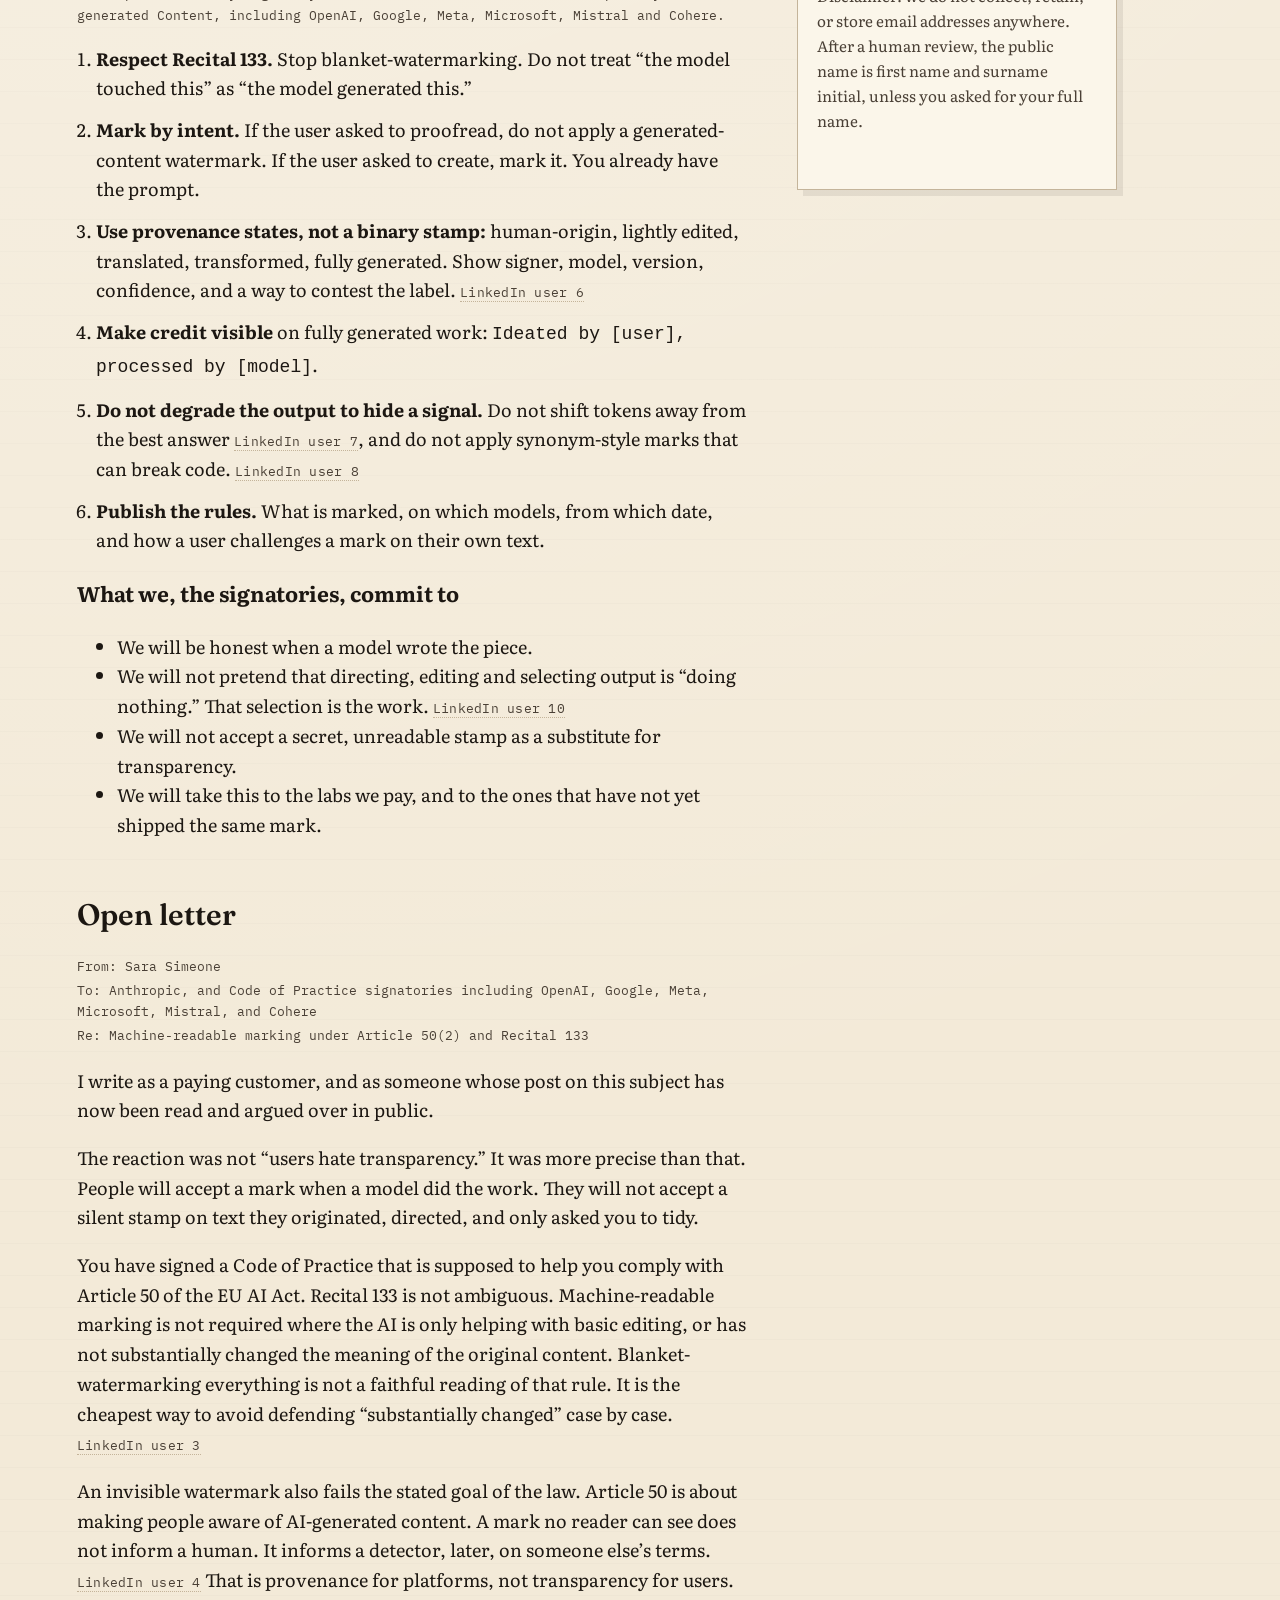
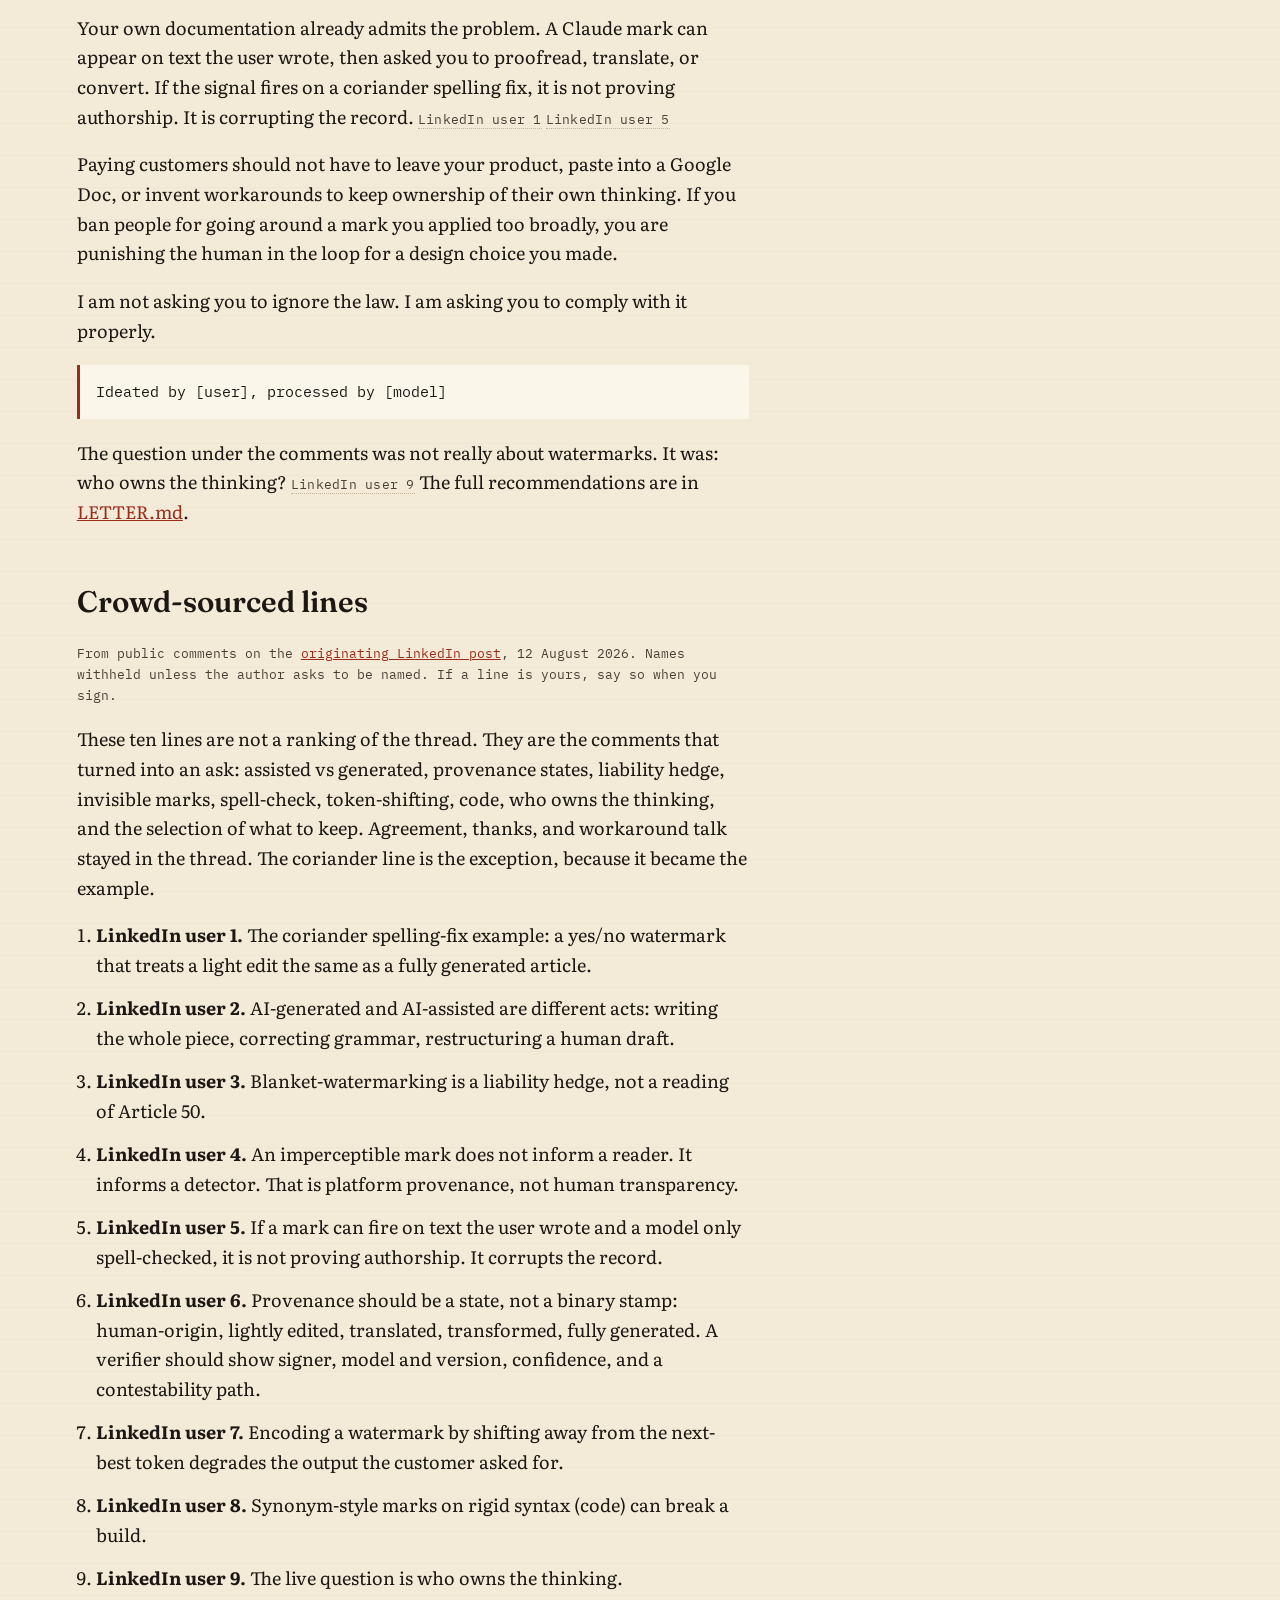
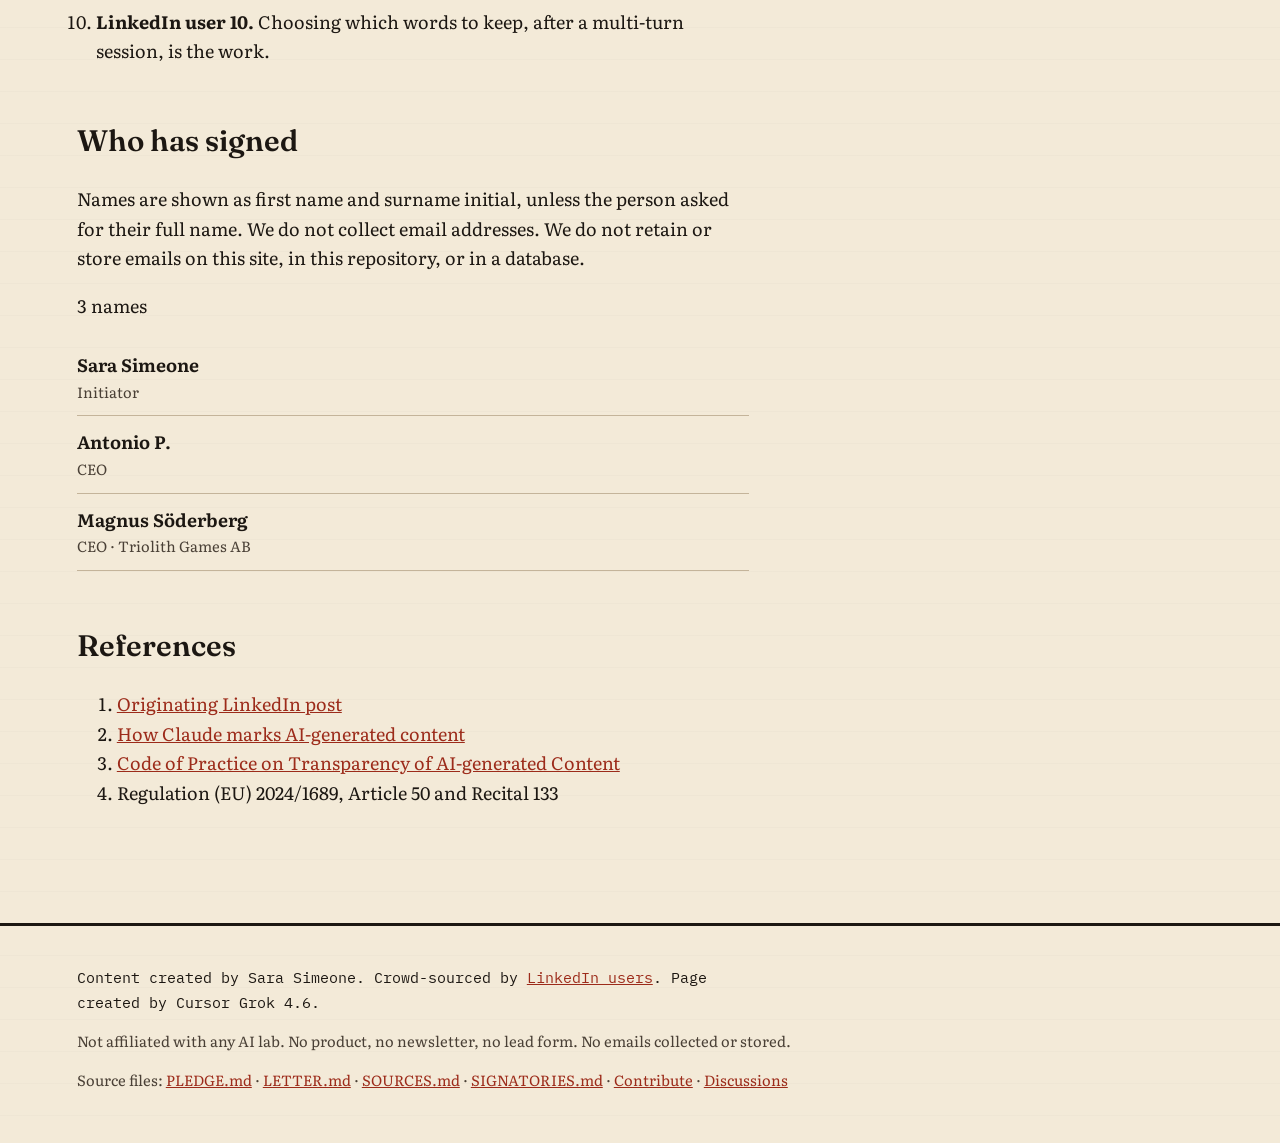
==== commit 36717c14: "Hide the bot trap so Organisation is a single field. Co-authored-by: Cursor <cursoragent@cursor.com>" ====
--- a/index.html
+++ b/index.html
@@ -218,8 +218,10 @@
           <input id="role" name="role" type="text" required />
           <label for="organisation">Organisation (optional)</label>
           <input id="organisation" name="organisation" type="text" />
-          <label class="hp" for="website">Website</label>
-          <input id="website" name="website" type="text" tabindex="-1" autocomplete="off" />
+          <div class="hp" aria-hidden="true">
+            <label for="website">Website</label>
+            <input id="website" name="website" type="text" tabindex="-1" autocomplete="off" />
+          </div>
           <label class="consent">
             <input id="publish-full-name" name="publish_full_name" type="checkbox" value="yes" />
             <span>Publish my full name, not first name and surname initial.</span>
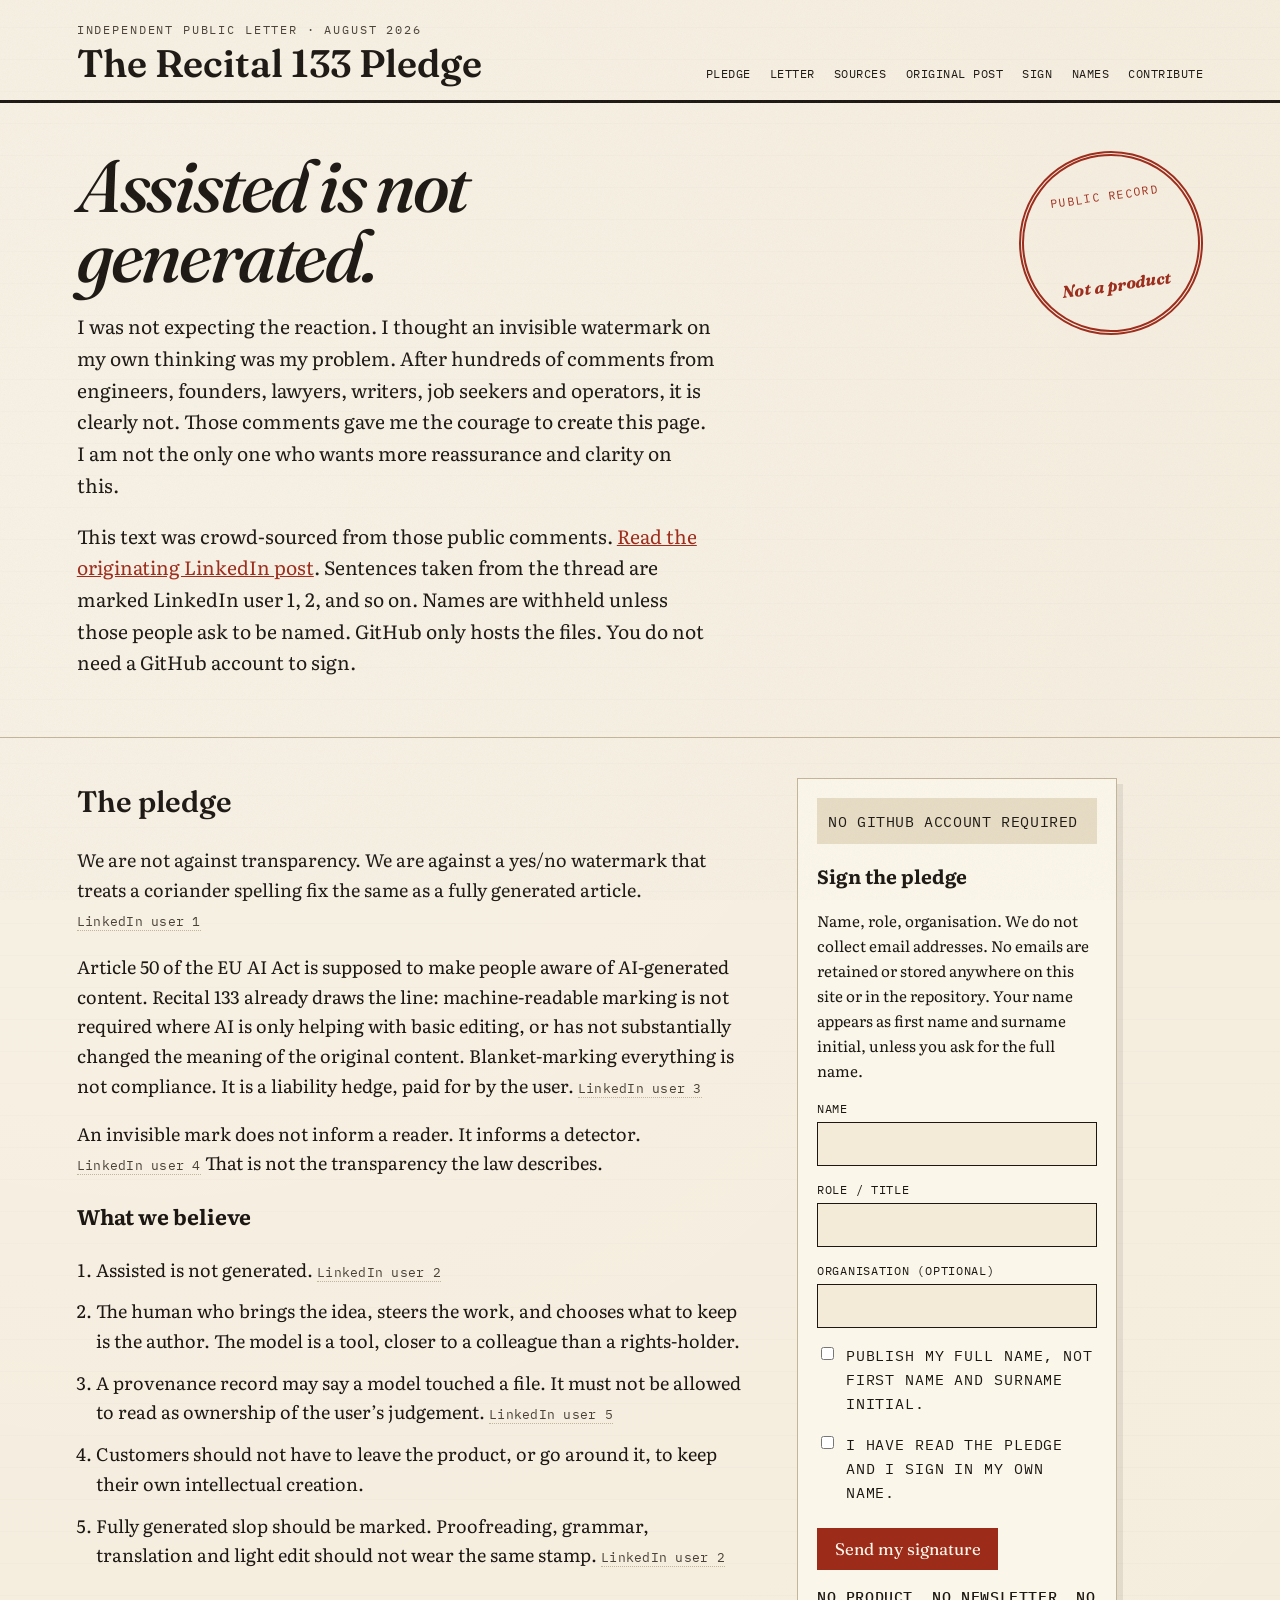
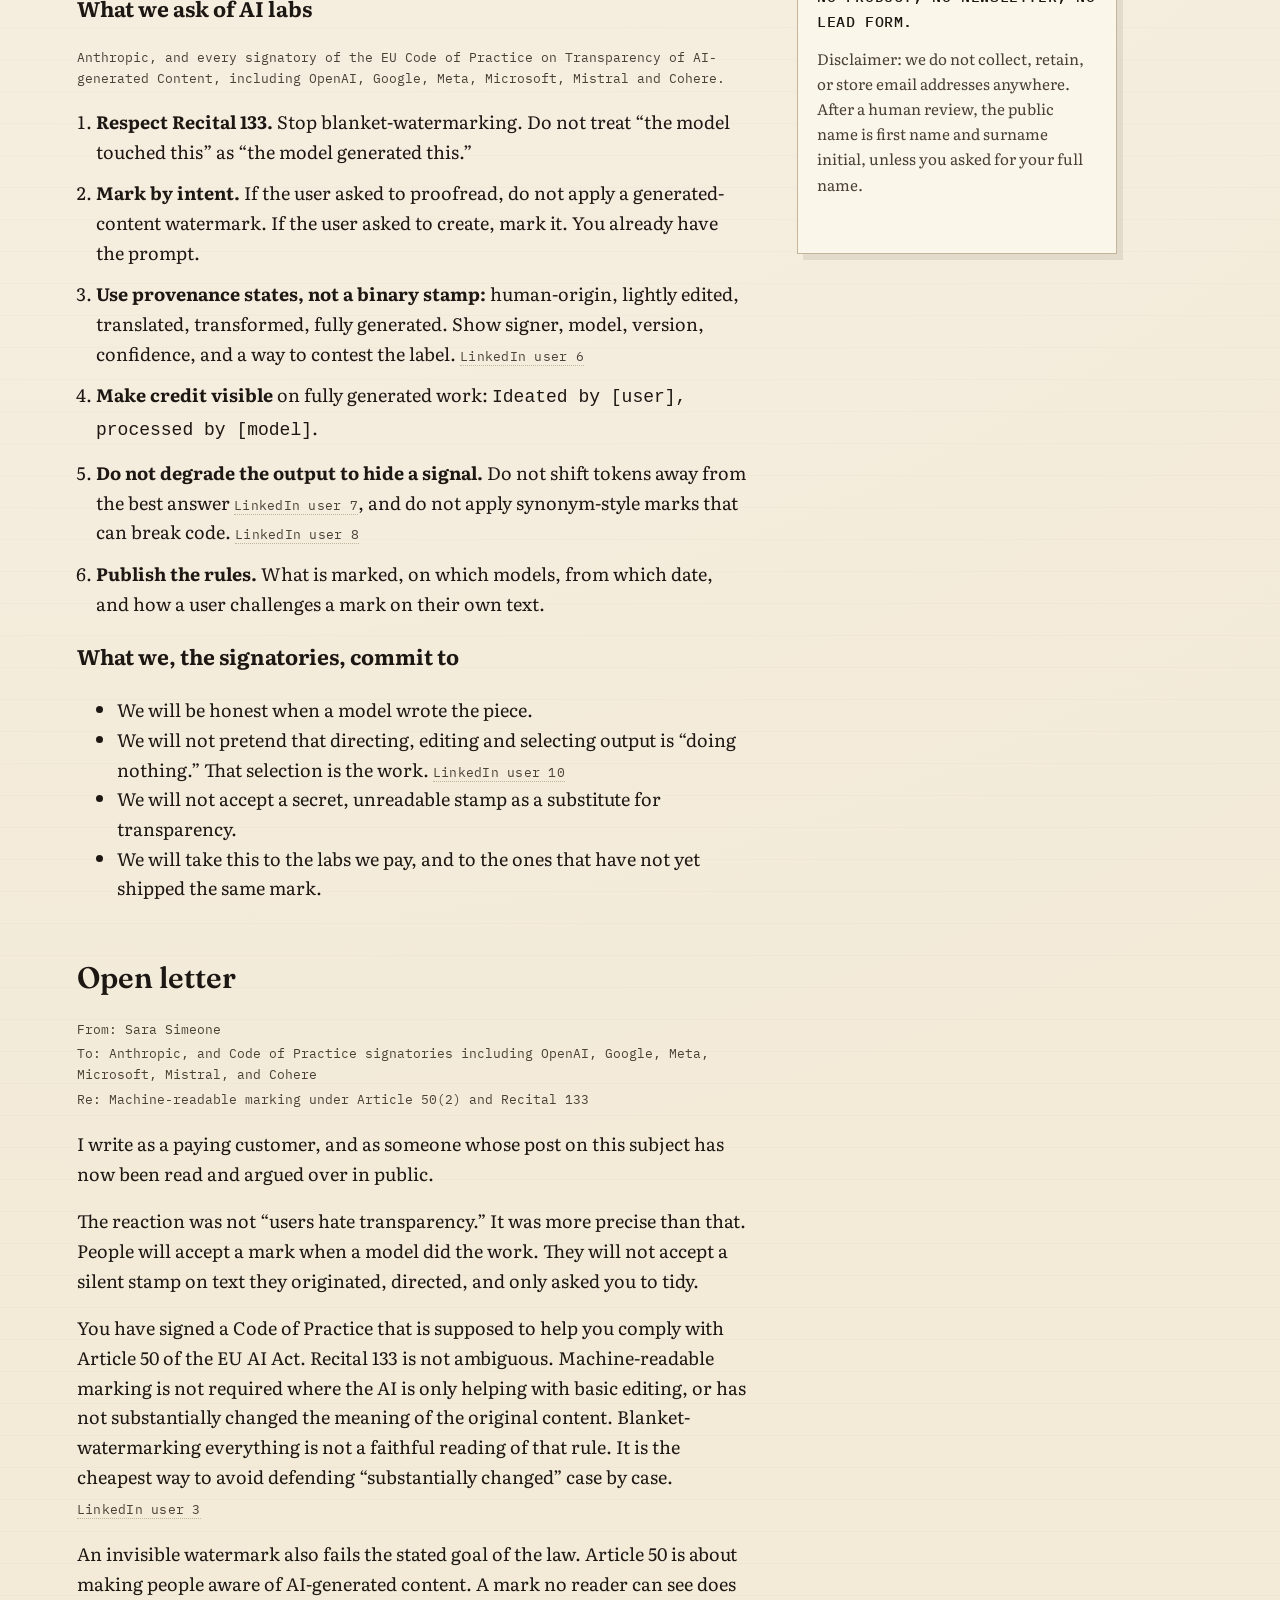
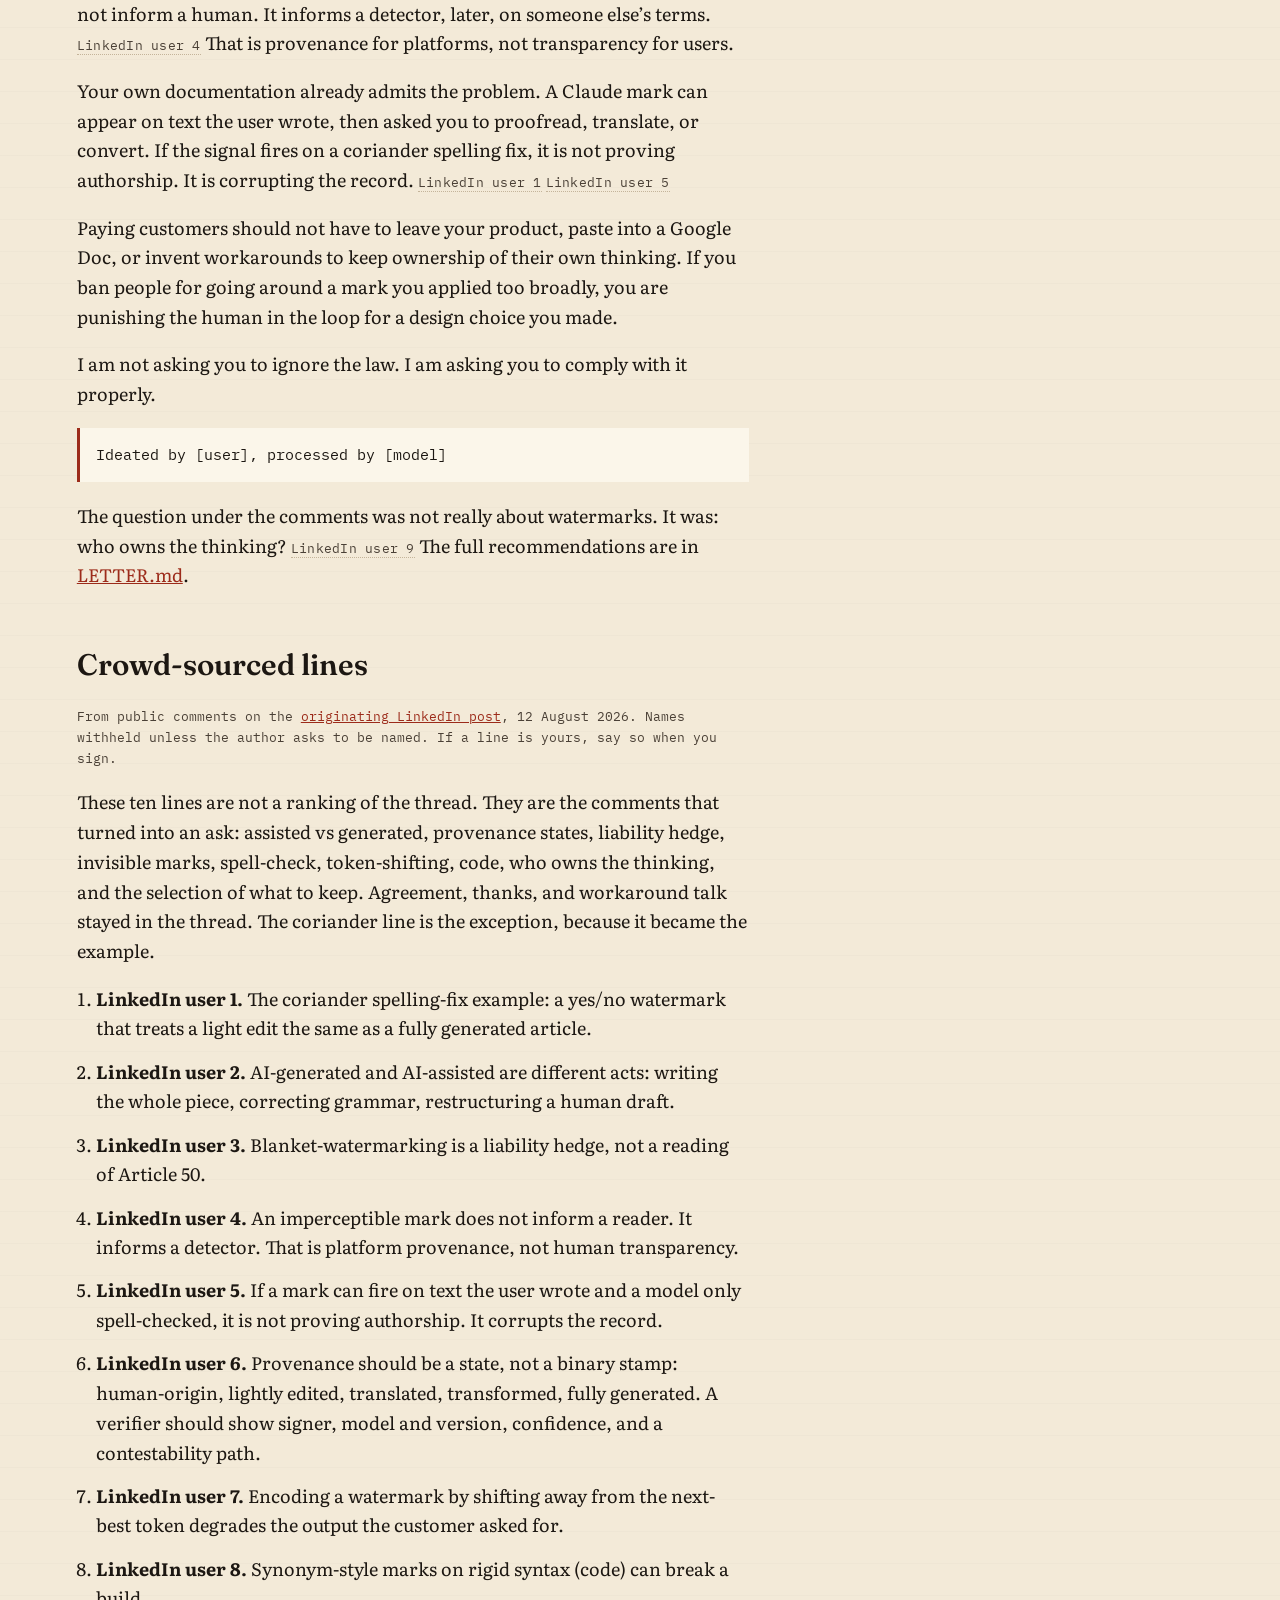
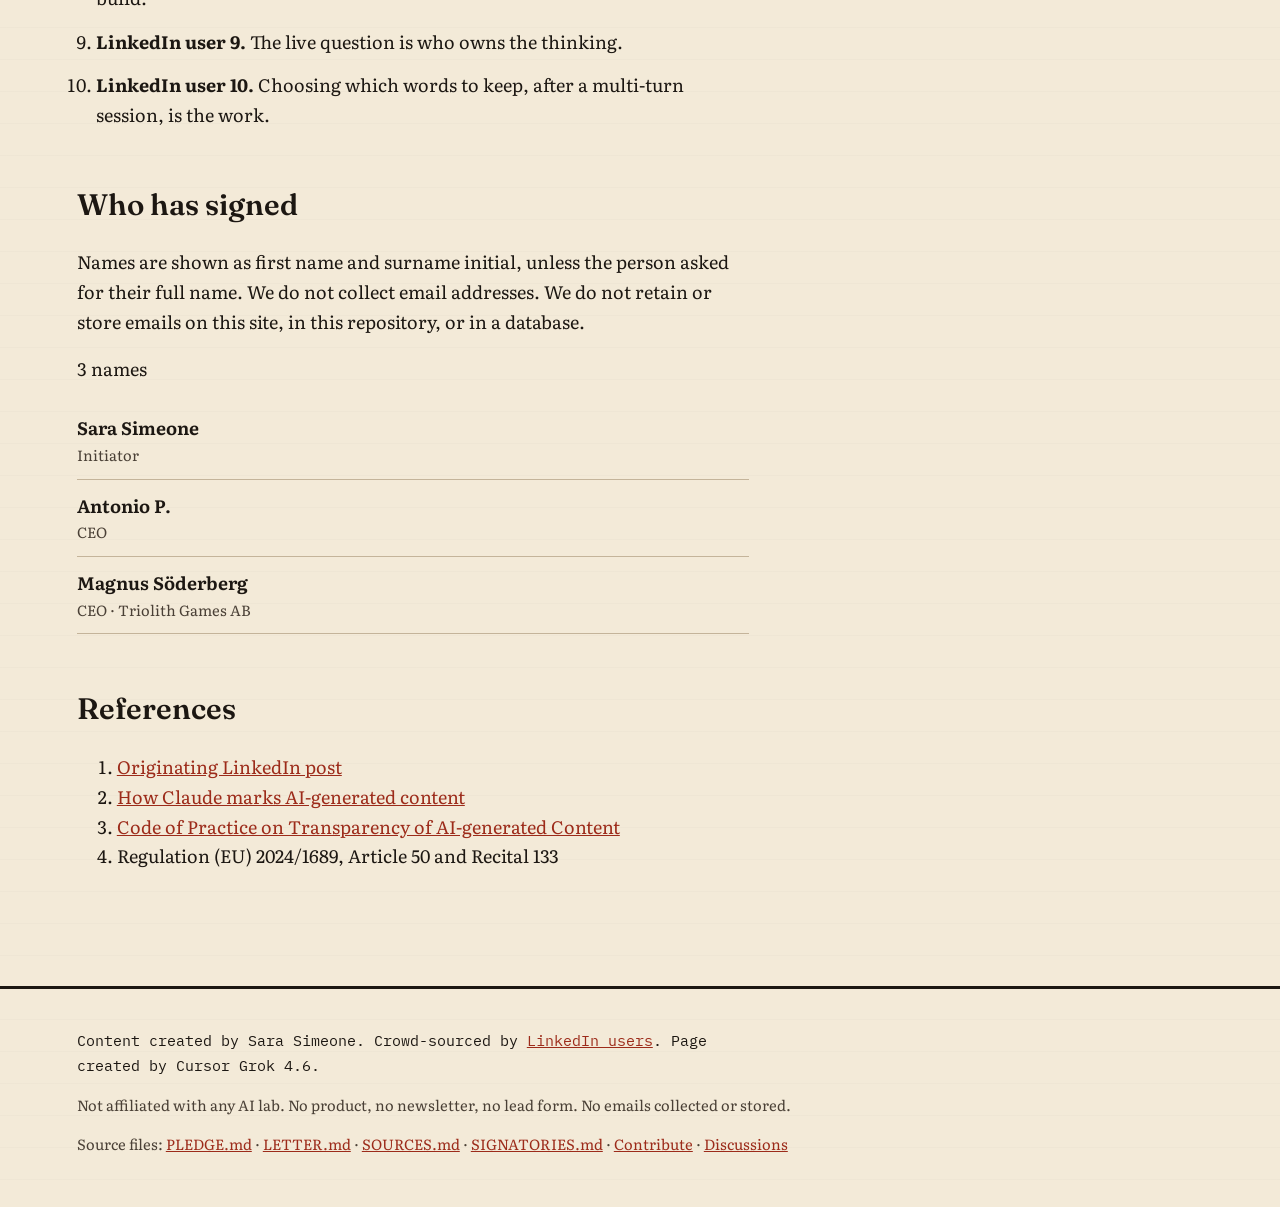
==== commit 0cbde83b: "Say the comments gave the courage to publish the page. Co-authored-by: Cursor <cursoragent@cursor.co" ====
--- a/index.html
+++ b/index.html
@@ -38,7 +38,7 @@
       <div>
         <h2>Assisted is not generated.</h2>
         <p class="lede">
-          I was not expecting the reaction. I thought an invisible watermark on my own thinking was my problem. After hundreds of comments from engineers, founders, lawyers, writers, job seekers and operators, it is clearly not.
+          I was not expecting the reaction. I thought an invisible watermark on my own thinking was my problem. After hundreds of comments from engineers, founders, lawyers, writers, job seekers and operators, it is clearly not. Those comments gave me the courage to create this page. I am not the only one who wants more reassurance and clarity on this.
         </p>
         <p class="lede">
           This text was crowd-sourced from those public comments.
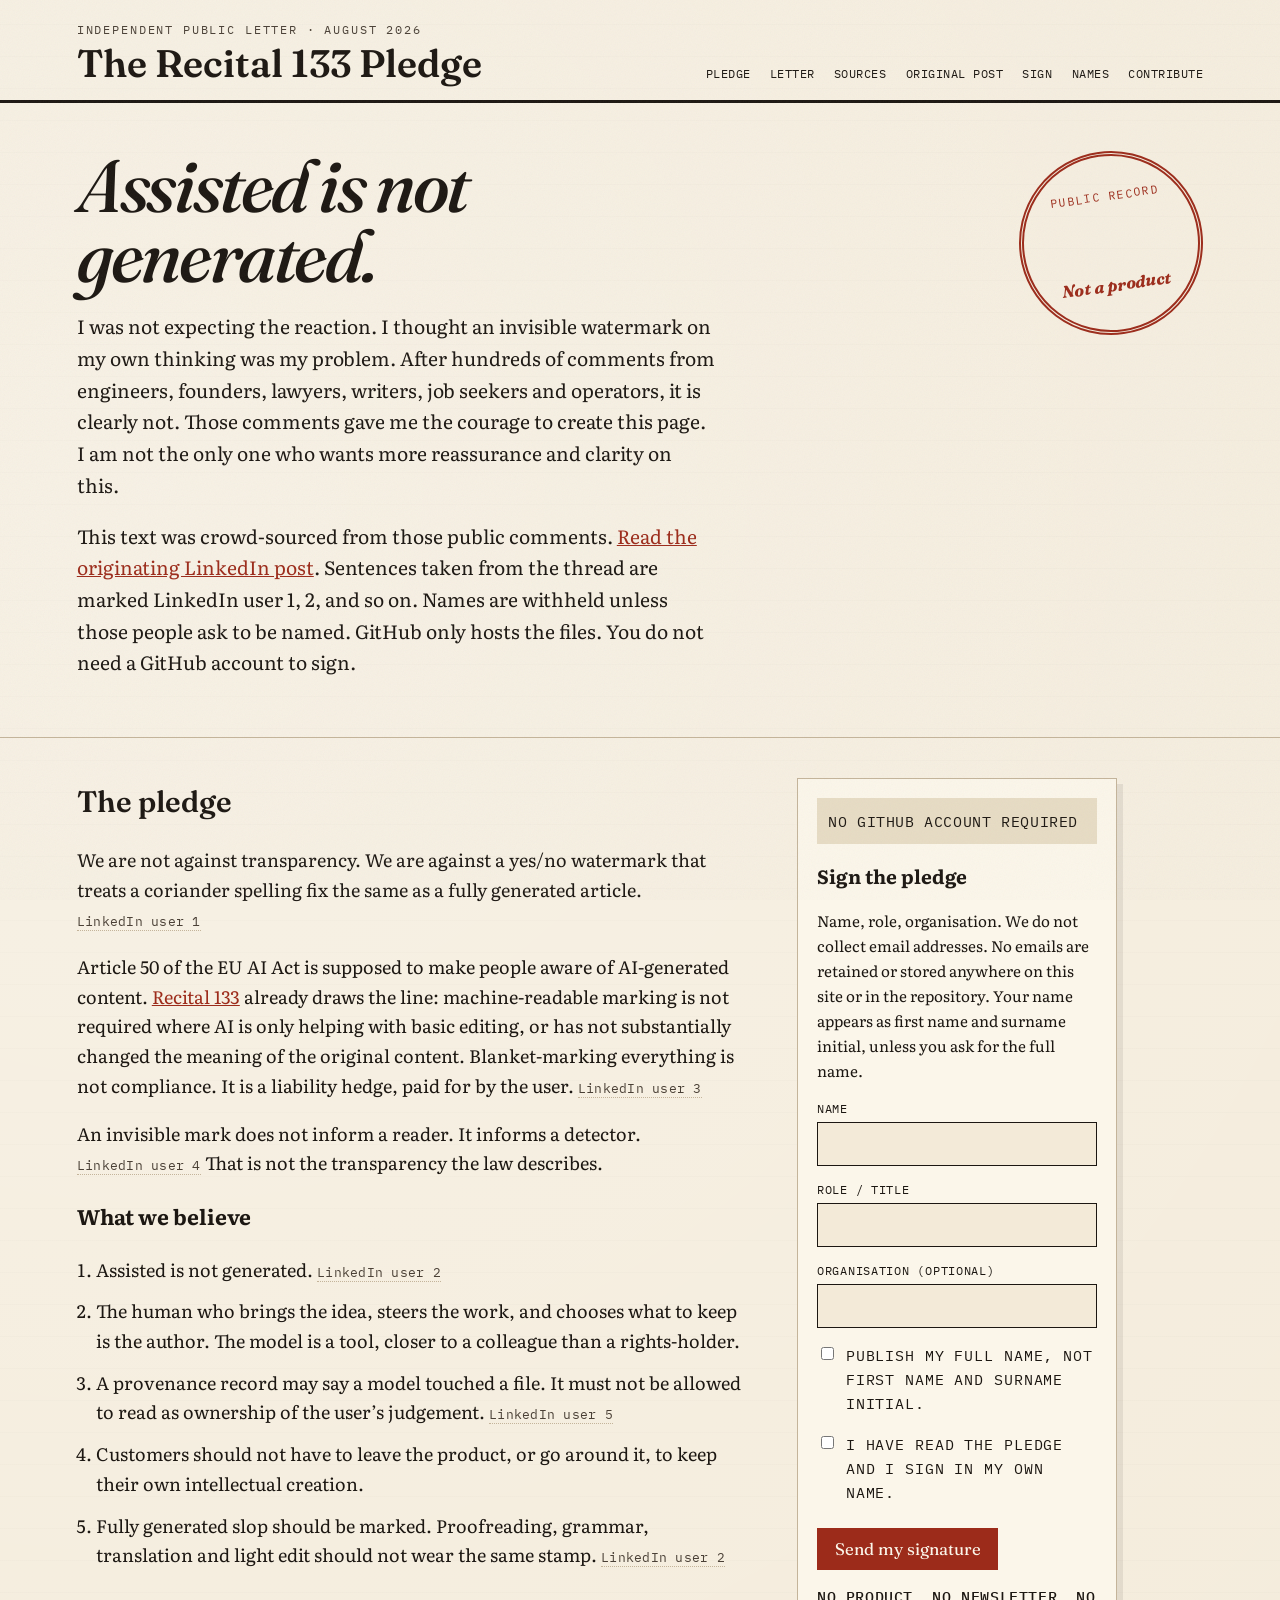
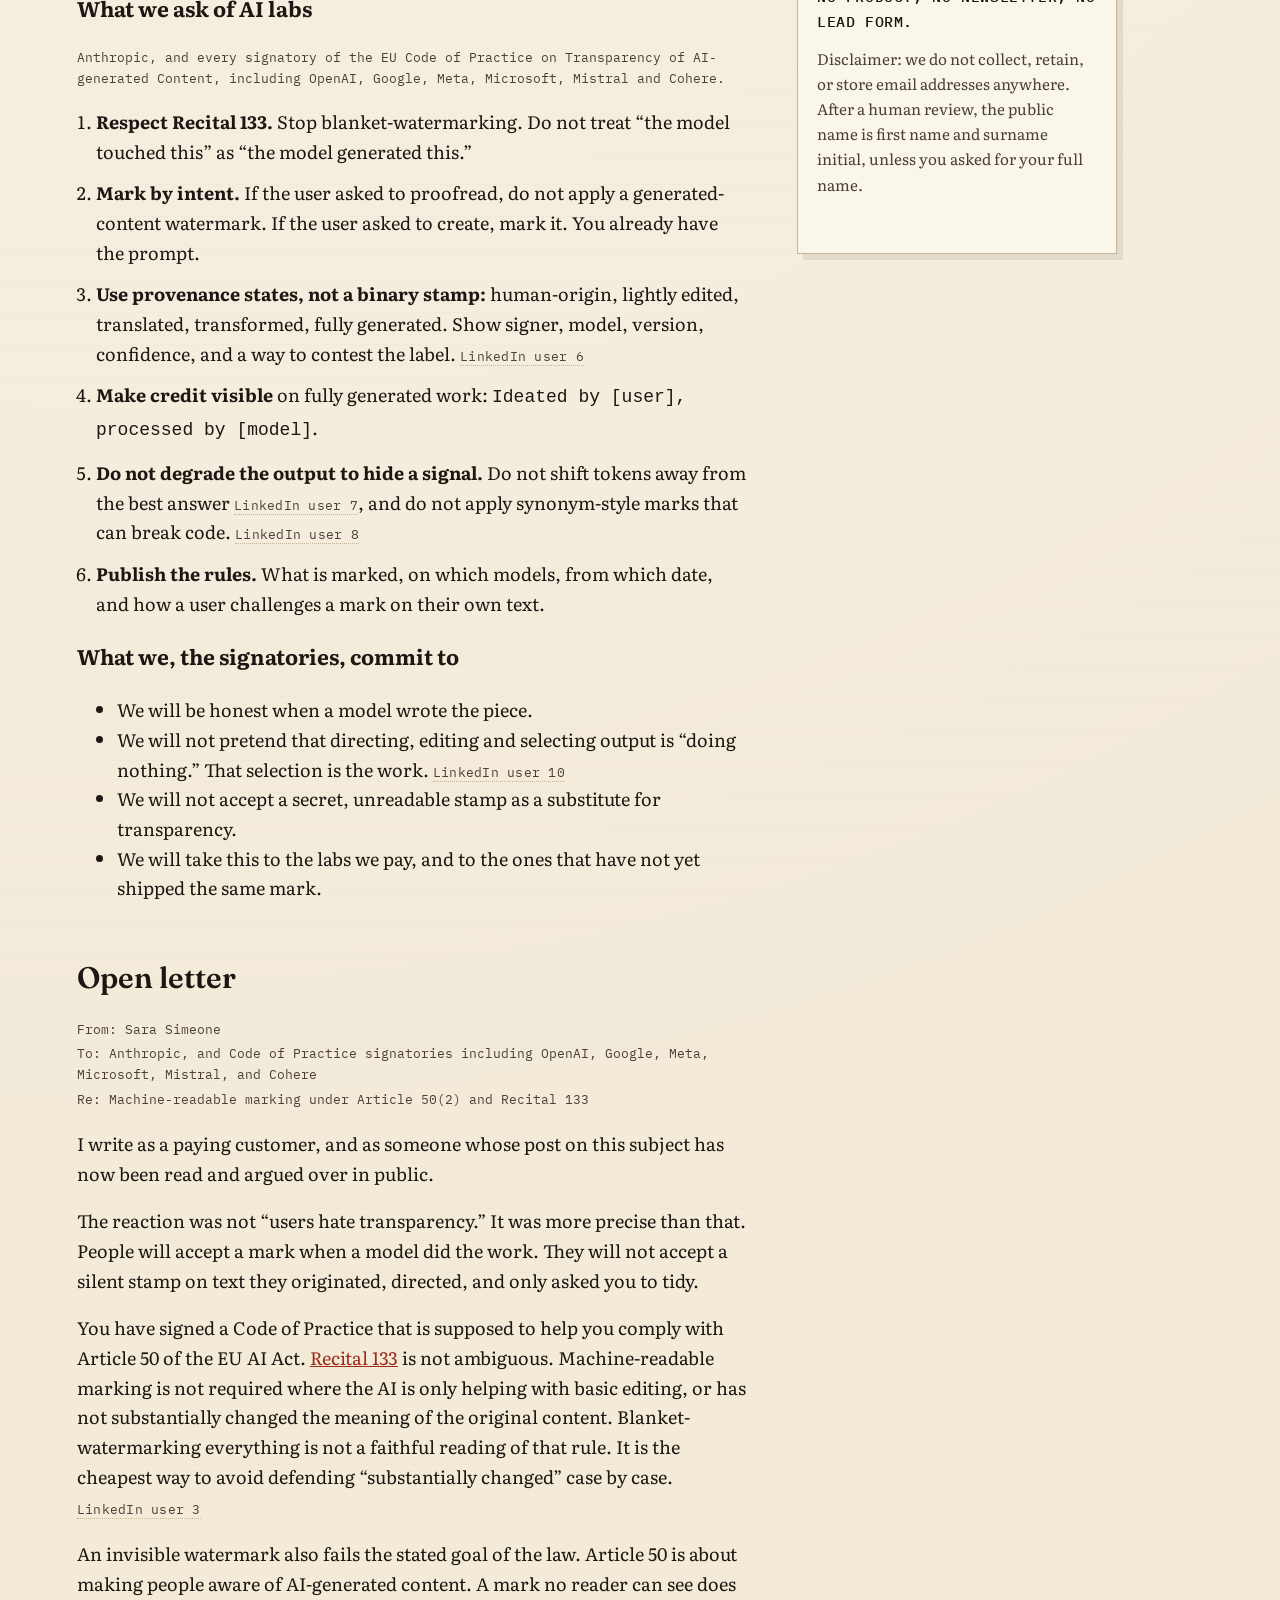
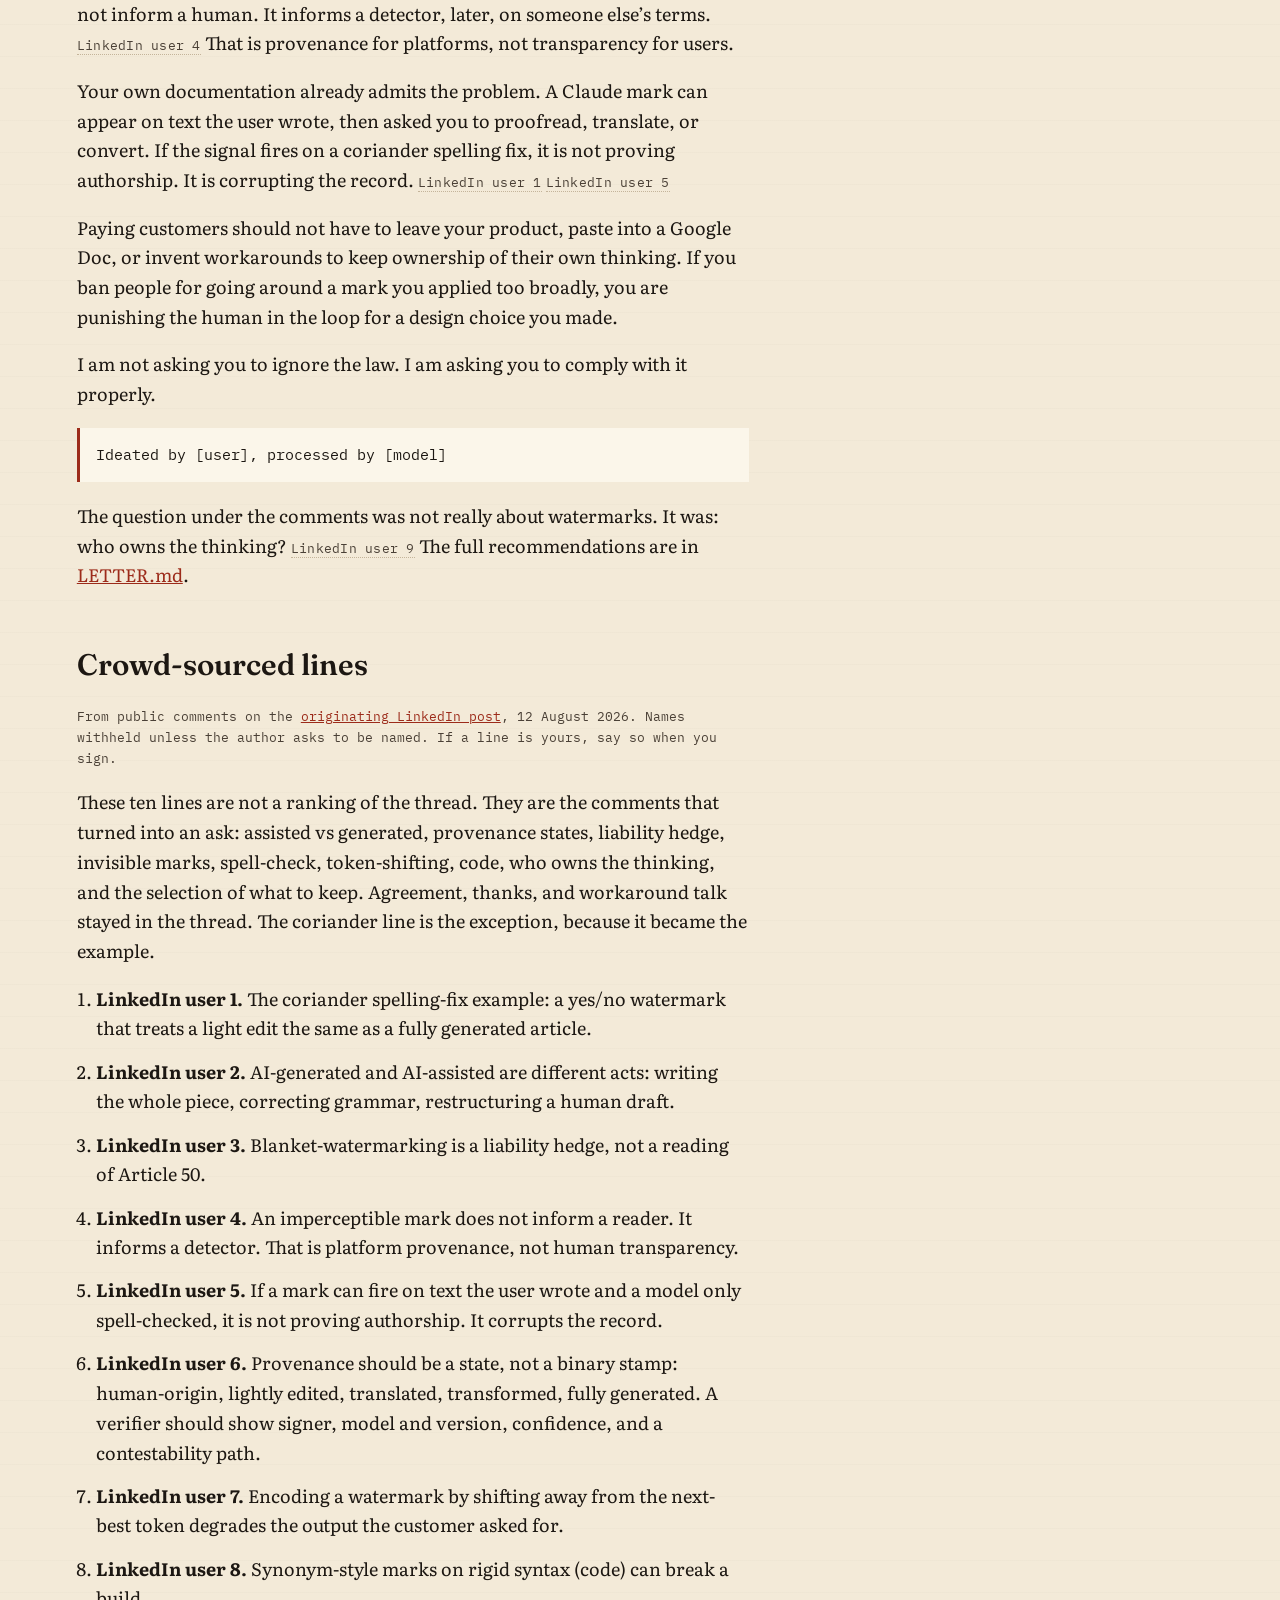
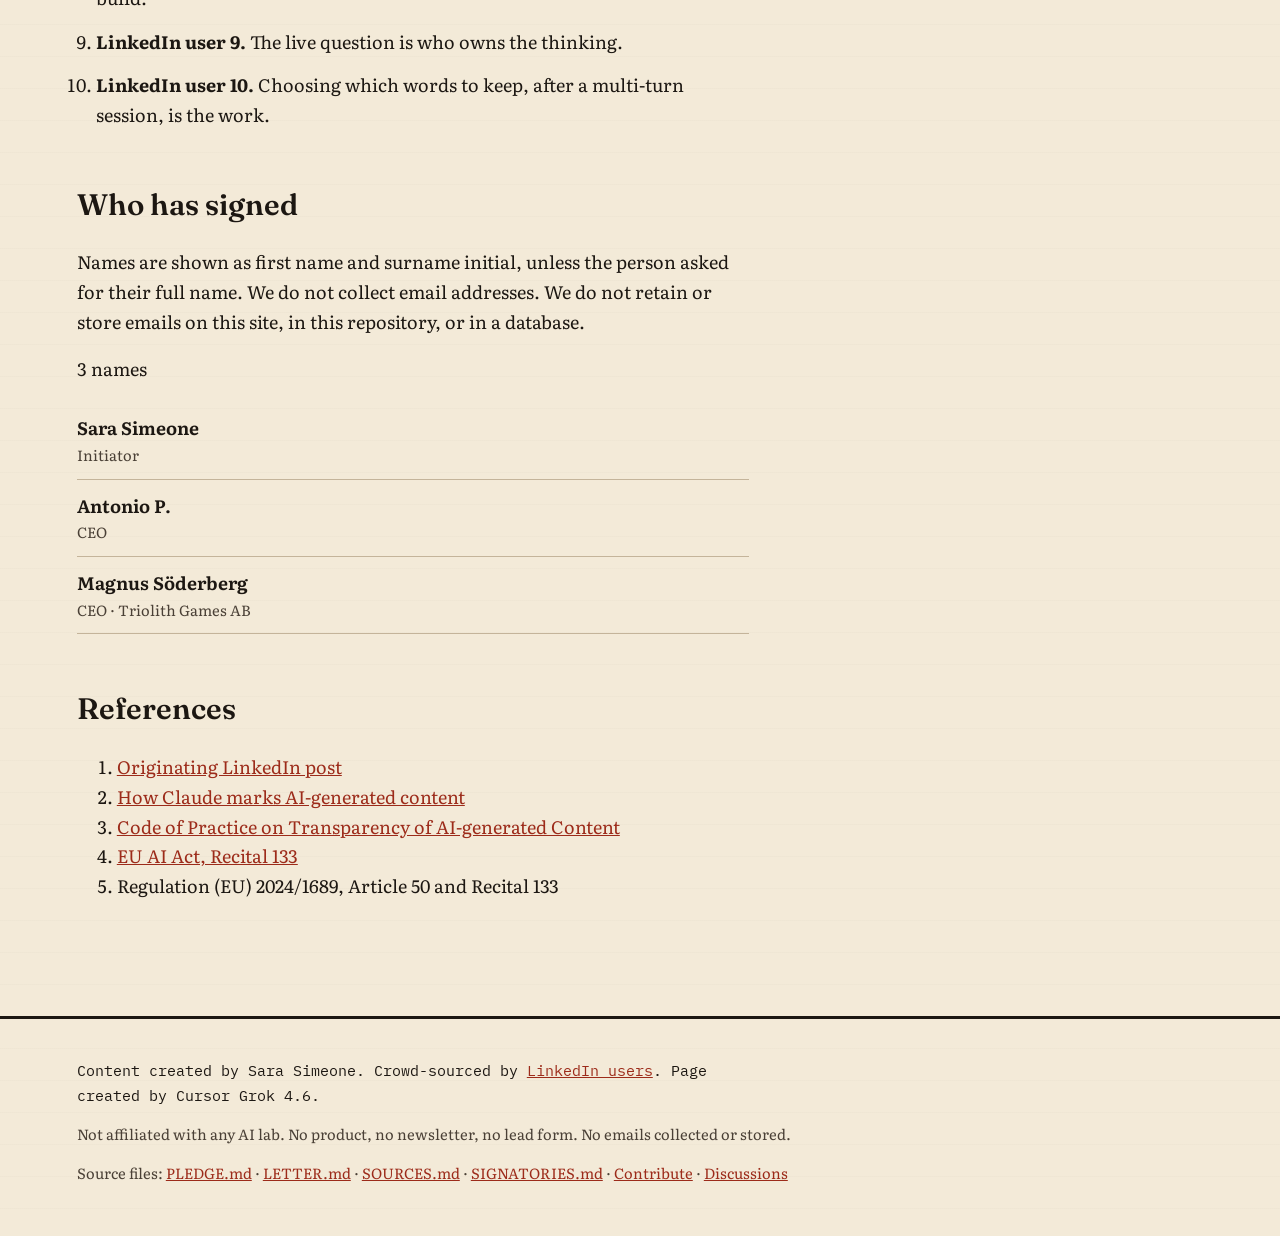
==== commit 04e55c6a: "Link Recital 133 to the EU AI Act Service Desk text. Co-authored-by: Cursor <cursoragent@cursor.com>" ====
--- a/index.html
+++ b/index.html
@@ -60,7 +60,9 @@
             We are not against transparency. We are against a yes/no watermark that treats a coriander spelling fix the same as a fully generated article. <a class="cite" href="#sources">LinkedIn user 1</a>
           </p>
           <p>
-            Article 50 of the EU AI Act is supposed to make people aware of AI-generated content. Recital 133 already draws the line: machine-readable marking is not required where AI is only helping with basic editing, or has not substantially changed the meaning of the original content. Blanket-marking everything is not compliance. It is a liability hedge, paid for by the user. <a class="cite" href="#sources">LinkedIn user 3</a>
+            Article 50 of the EU AI Act is supposed to make people aware of AI-generated content.
+            <a href="https://ai-act-service-desk.ec.europa.eu/en/ai-act/recital-133" rel="noopener noreferrer" target="_blank">Recital 133</a>
+            already draws the line: machine-readable marking is not required where AI is only helping with basic editing, or has not substantially changed the meaning of the original content. Blanket-marking everything is not compliance. It is a liability hedge, paid for by the user. <a class="cite" href="#sources">LinkedIn user 3</a>
           </p>
           <p>
             An invisible mark does not inform a reader. It informs a detector. <a class="cite" href="#sources">LinkedIn user 4</a> That is not the transparency the law describes.
@@ -111,7 +113,9 @@
             The reaction was not “users hate transparency.” It was more precise than that. People will accept a mark when a model did the work. They will not accept a silent stamp on text they originated, directed, and only asked you to tidy.
           </p>
           <p>
-            You have signed a Code of Practice that is supposed to help you comply with Article 50 of the EU AI Act. Recital 133 is not ambiguous. Machine-readable marking is not required where the AI is only helping with basic editing, or has not substantially changed the meaning of the original content. Blanket-watermarking everything is not a faithful reading of that rule. It is the cheapest way to avoid defending “substantially changed” case by case. <a class="cite" href="#sources">LinkedIn user 3</a>
+            You have signed a Code of Practice that is supposed to help you comply with Article 50 of the EU AI Act.
+            <a href="https://ai-act-service-desk.ec.europa.eu/en/ai-act/recital-133" rel="noopener noreferrer" target="_blank">Recital 133</a>
+            is not ambiguous. Machine-readable marking is not required where the AI is only helping with basic editing, or has not substantially changed the meaning of the original content. Blanket-watermarking everything is not a faithful reading of that rule. It is the cheapest way to avoid defending “substantially changed” case by case. <a class="cite" href="#sources">LinkedIn user 3</a>
           </p>
           <p>
             An invisible watermark also fails the stated goal of the law. Article 50 is about making people aware of AI-generated content. A mark no reader can see does not inform a human. It informs a detector, later, on someone else’s terms. <a class="cite" href="#sources">LinkedIn user 4</a> That is provenance for platforms, not transparency for users.
@@ -195,6 +199,9 @@
             </li>
             <li>
               <a href="https://digital-strategy.ec.europa.eu/en/news/strong-backing-code-practice-transparency-ai-generated-content">Code of Practice on Transparency of AI-generated Content</a>
+            </li>
+            <li>
+              <a href="https://ai-act-service-desk.ec.europa.eu/en/ai-act/recital-133" rel="noopener noreferrer" target="_blank">EU AI Act, Recital 133</a>
             </li>
             <li>Regulation (EU) 2024/1689, Article 50 and Recital 133</li>
           </ol>
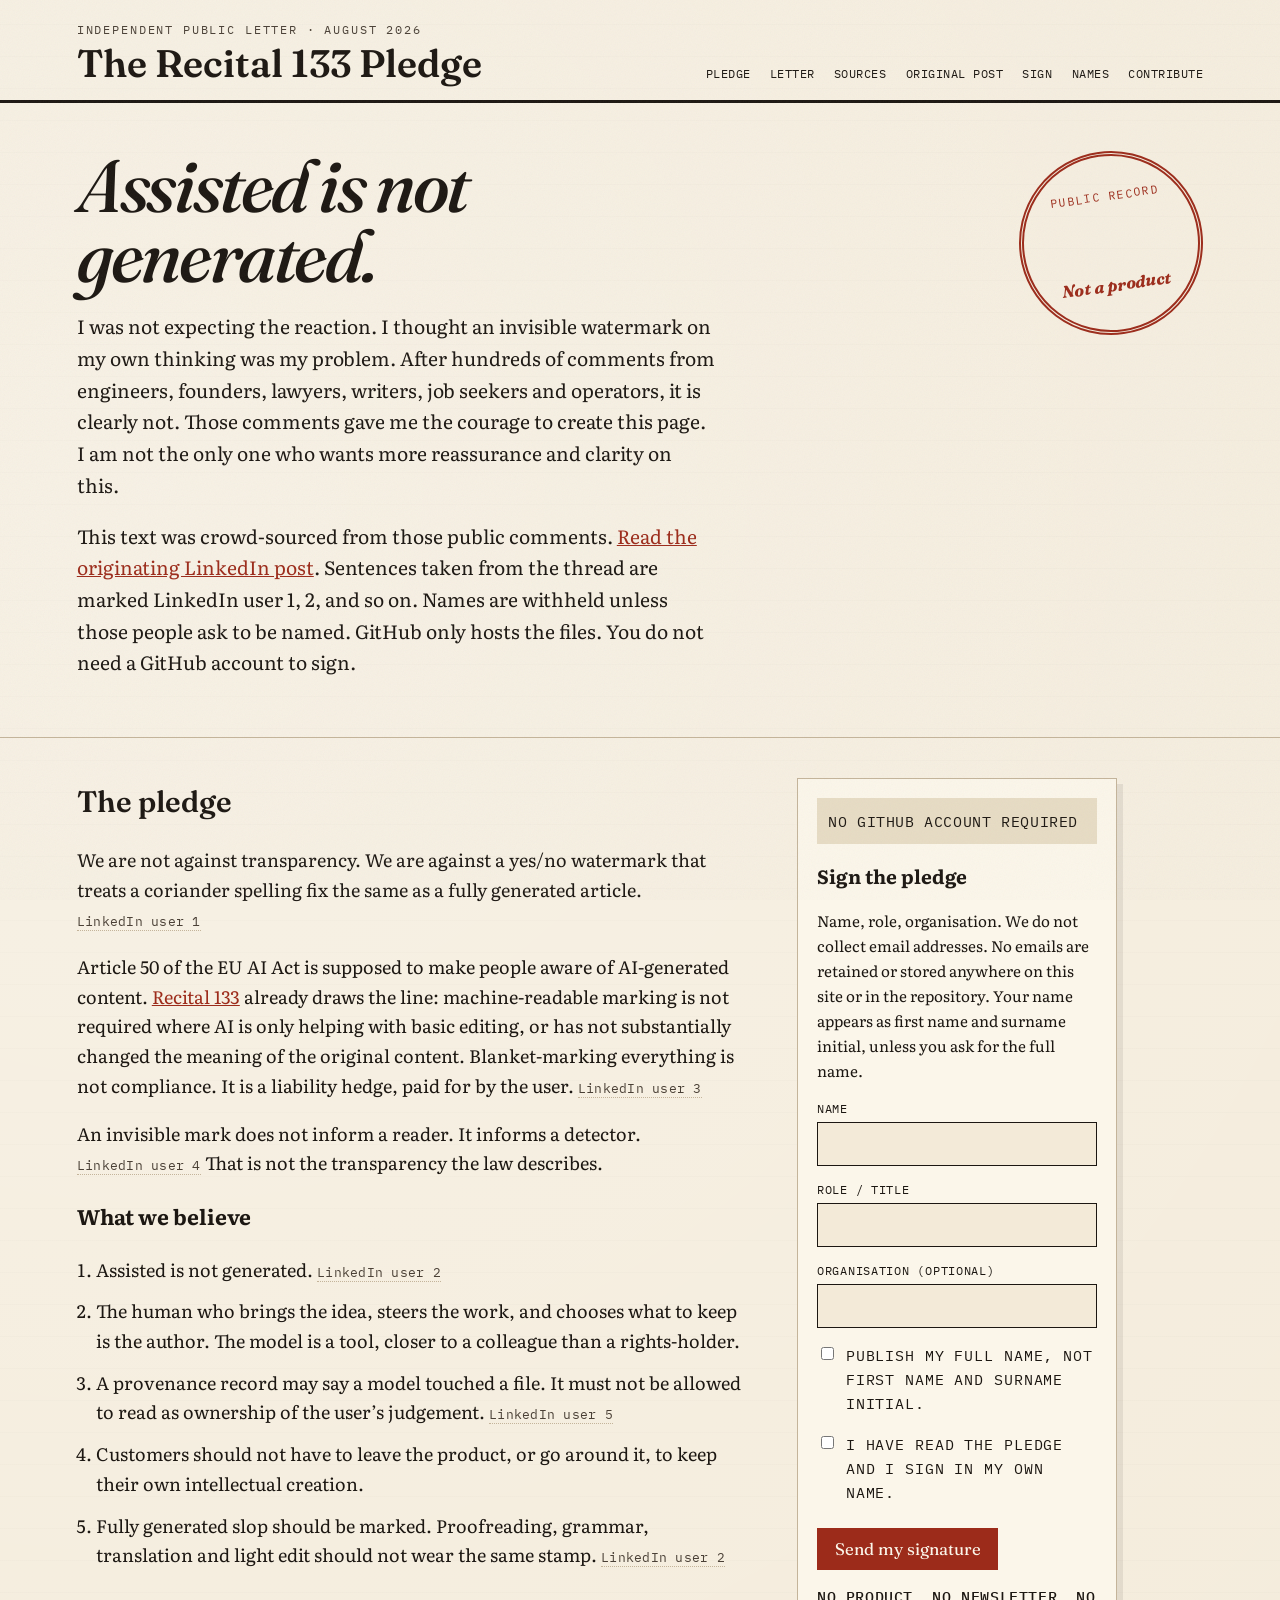
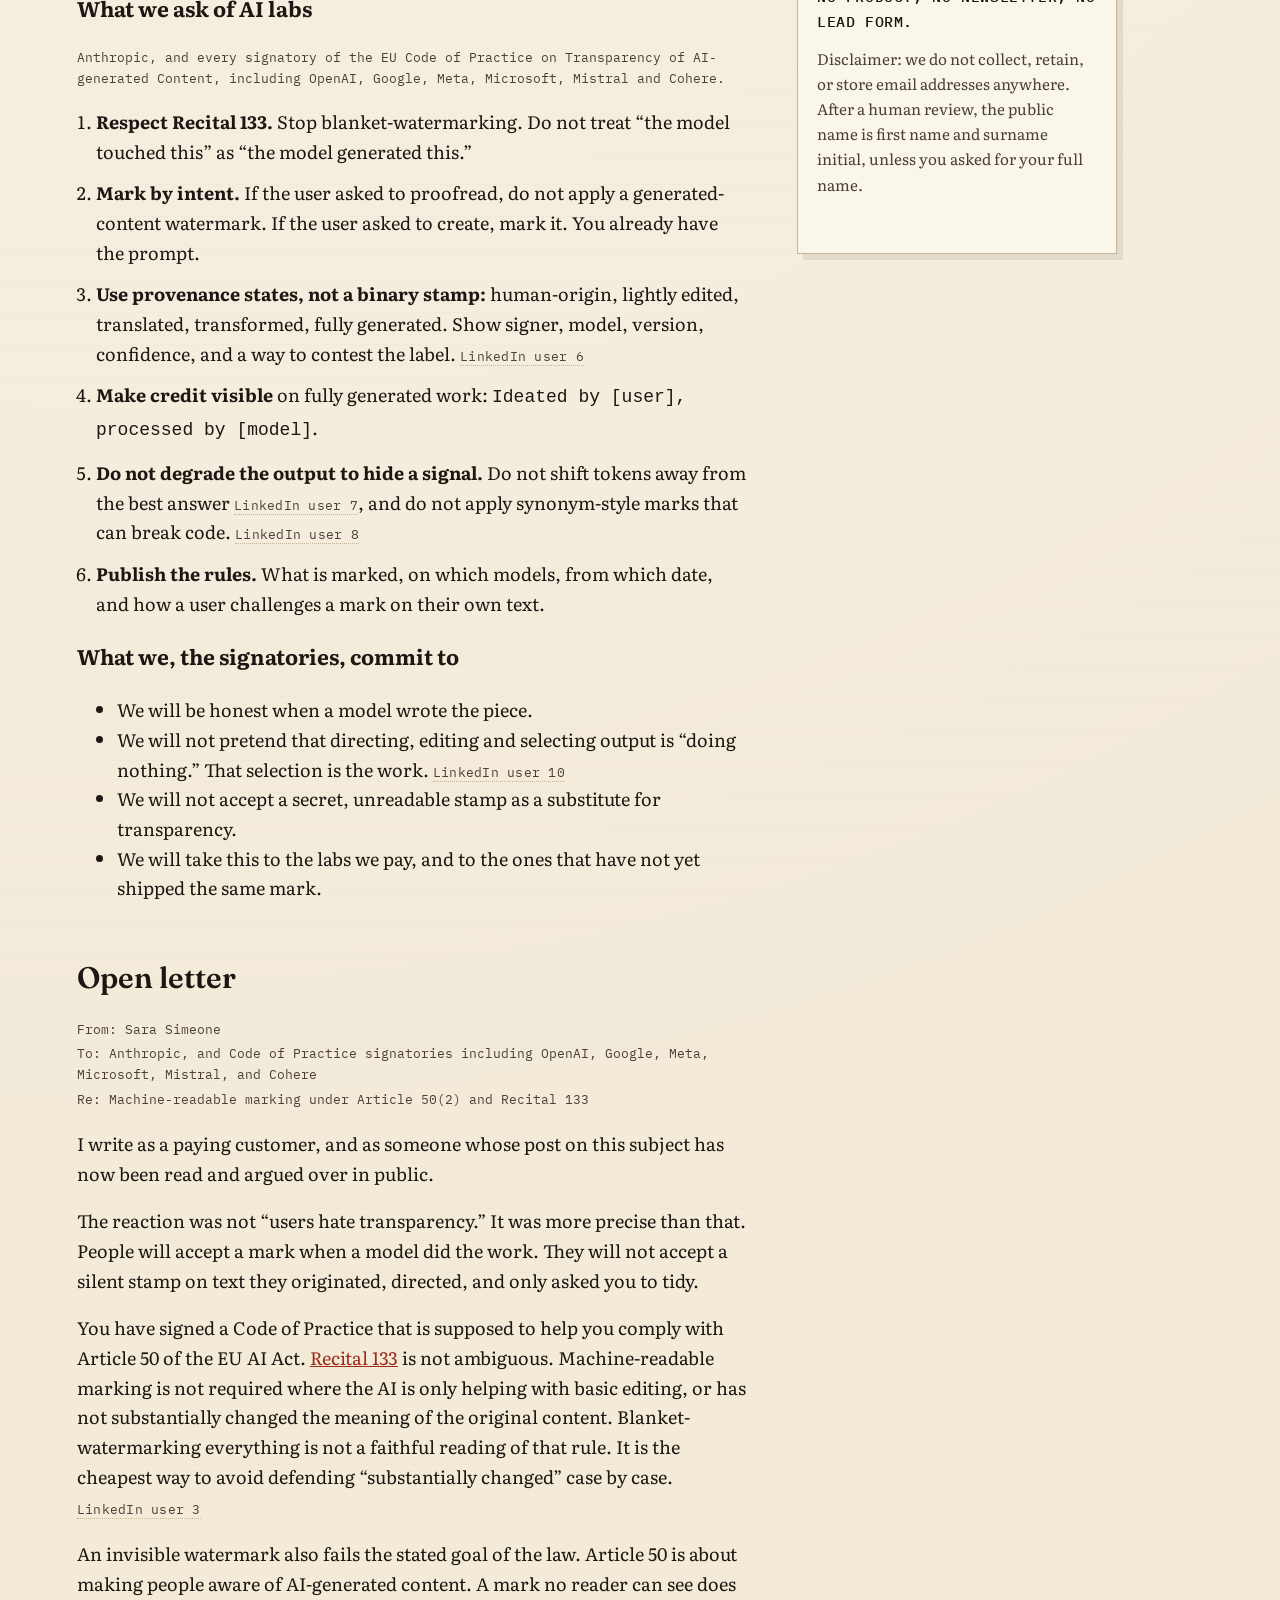
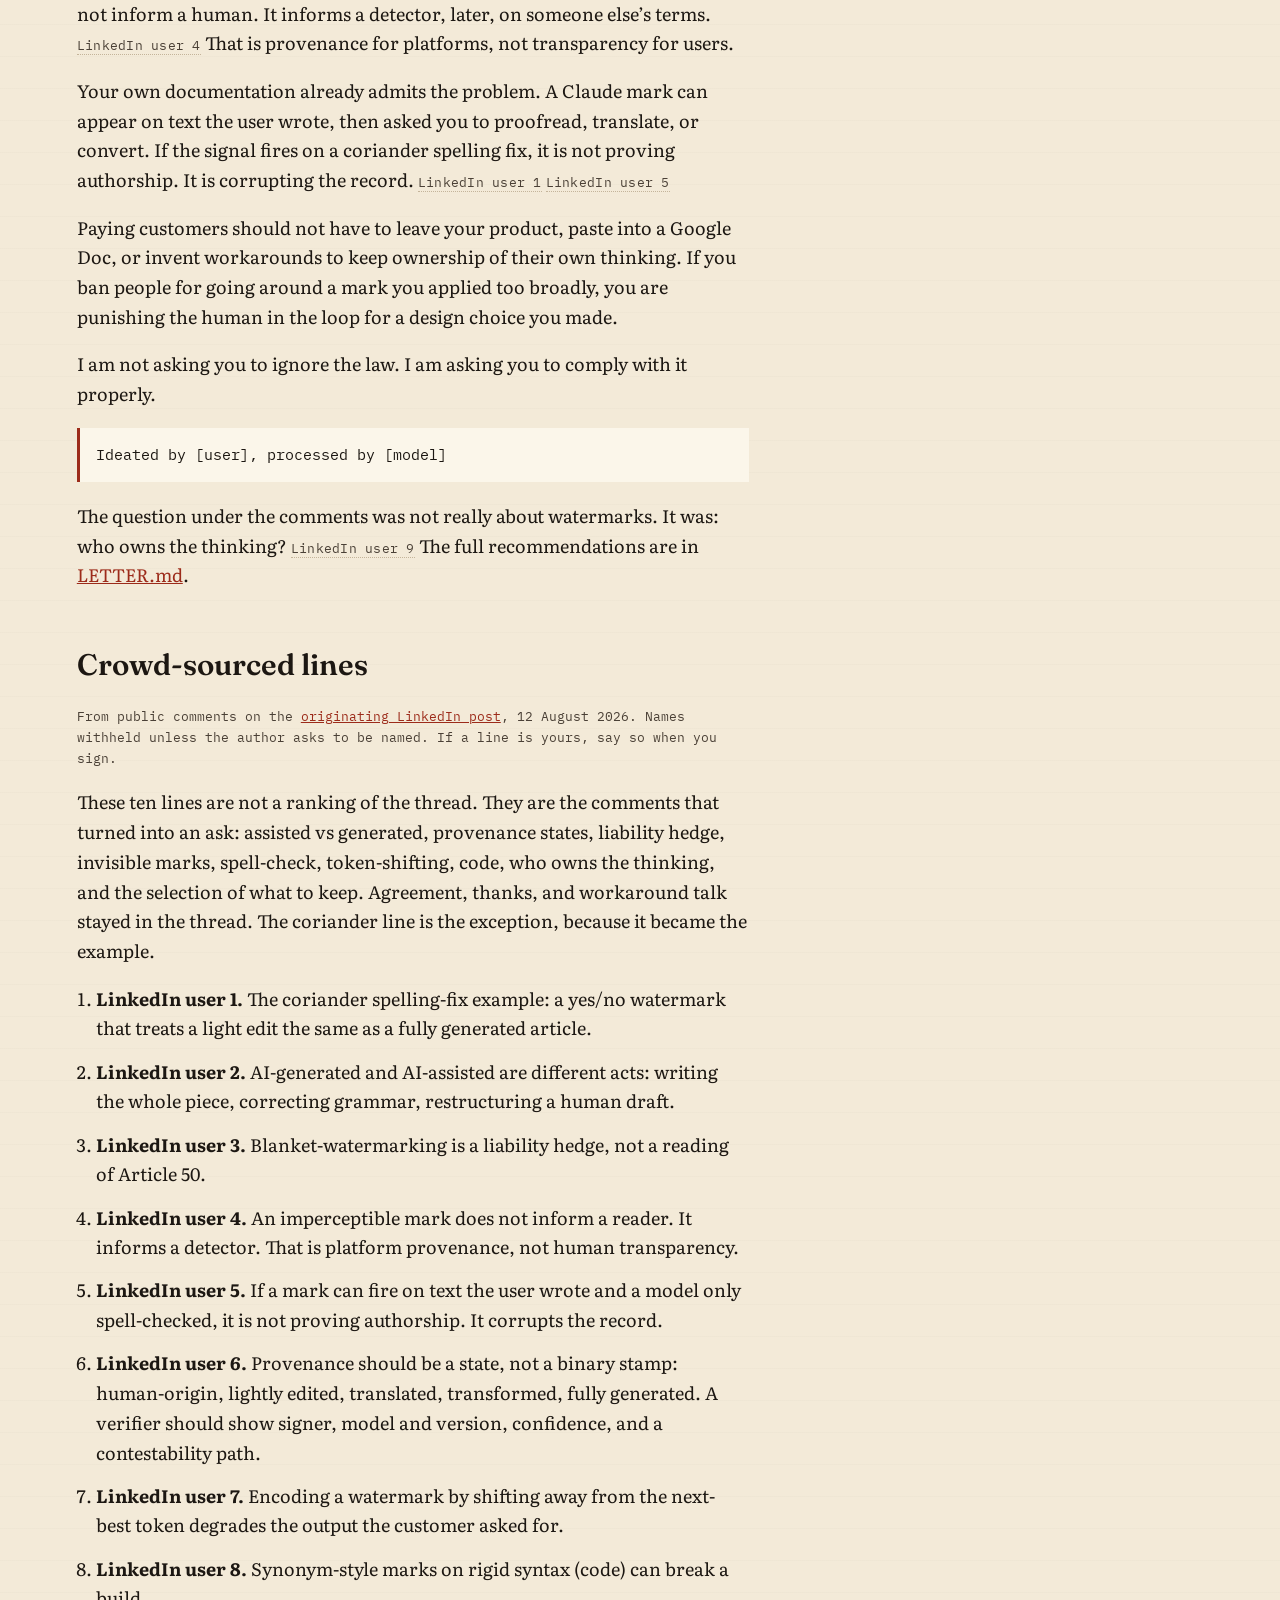
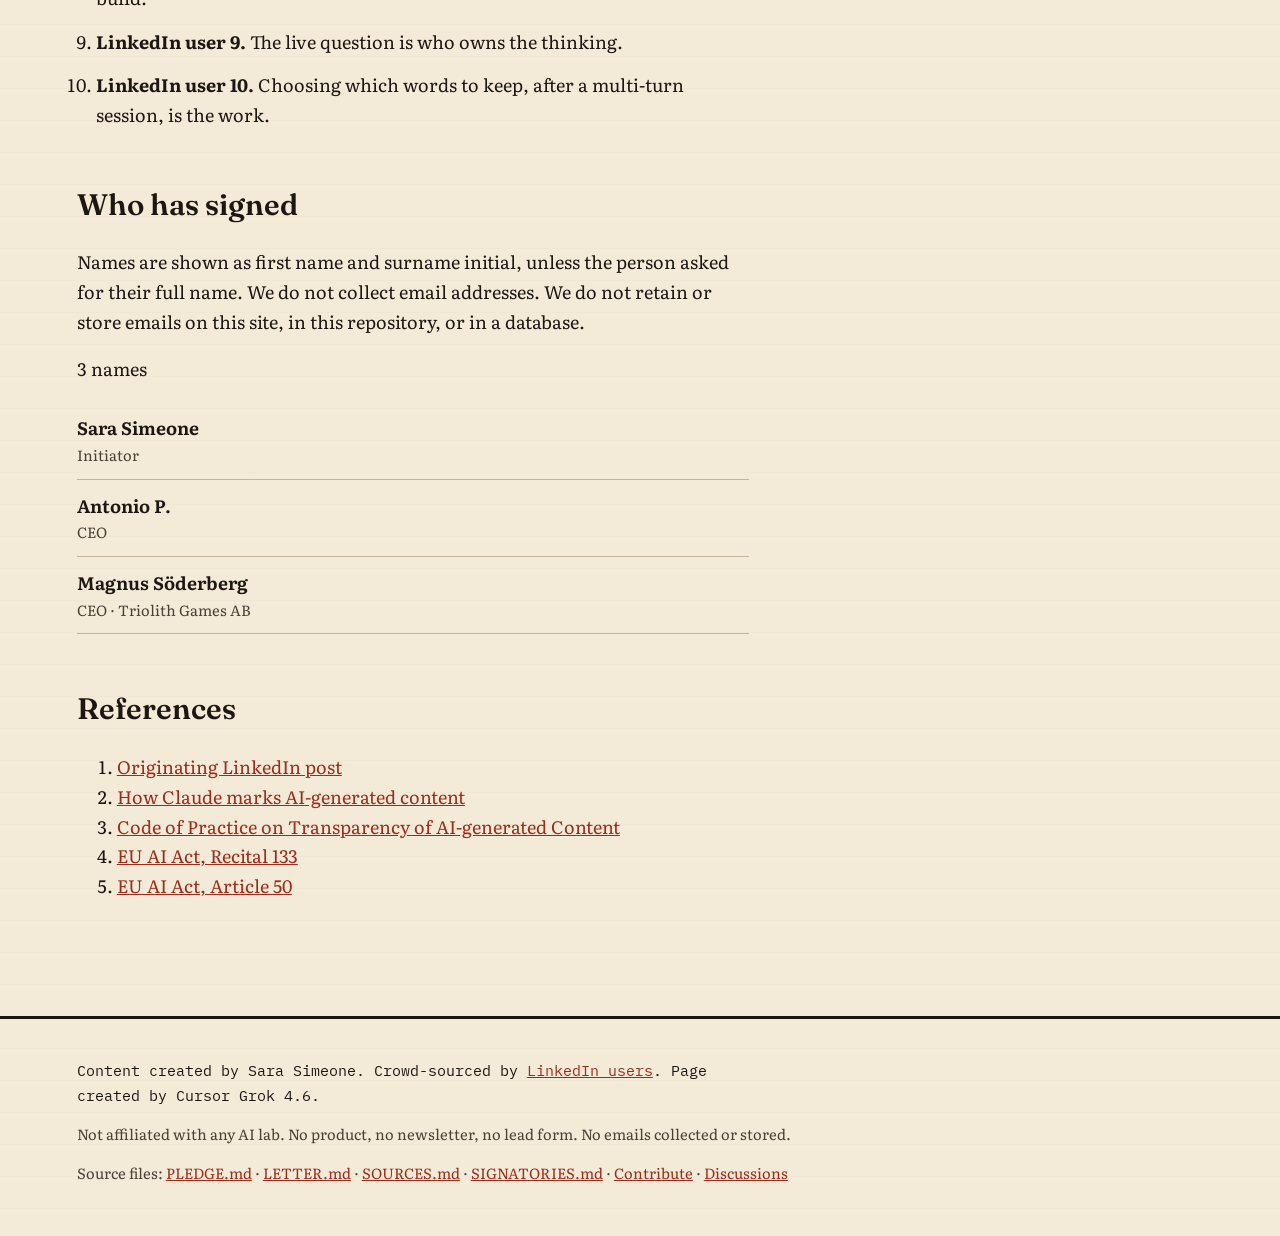
==== commit b6b5ead2: "Link Article 50 in the references list. Co-authored-by: Cursor <cursoragent@cursor.com>" ====
--- a/index.html
+++ b/index.html
@@ -203,7 +203,9 @@
             <li>
               <a href="https://ai-act-service-desk.ec.europa.eu/en/ai-act/recital-133" rel="noopener noreferrer" target="_blank">EU AI Act, Recital 133</a>
             </li>
-            <li>Regulation (EU) 2024/1689, Article 50 and Recital 133</li>
+            <li>
+              <a href="https://ai-act-service-desk.ec.europa.eu/en/ai-act/article-50" rel="noopener noreferrer" target="_blank">EU AI Act, Article 50</a>
+            </li>
           </ol>
         </section>
       </main>
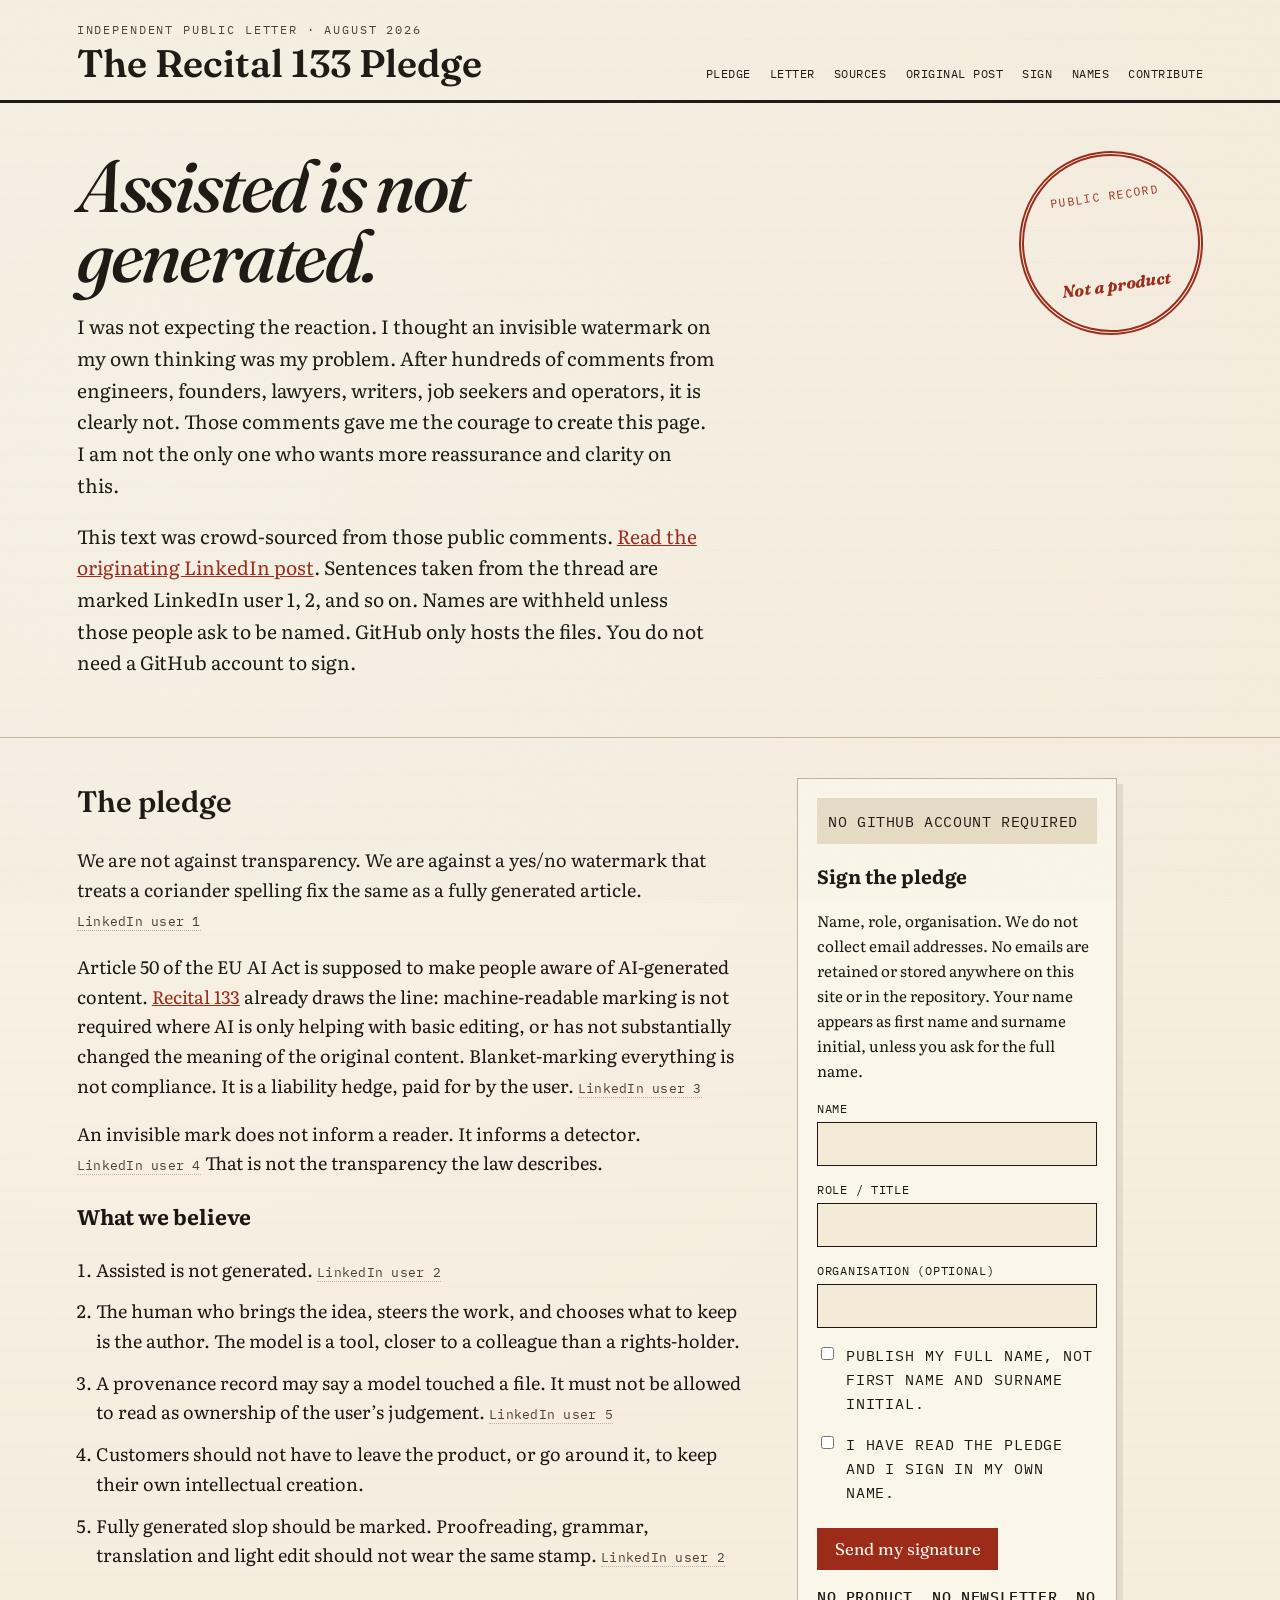
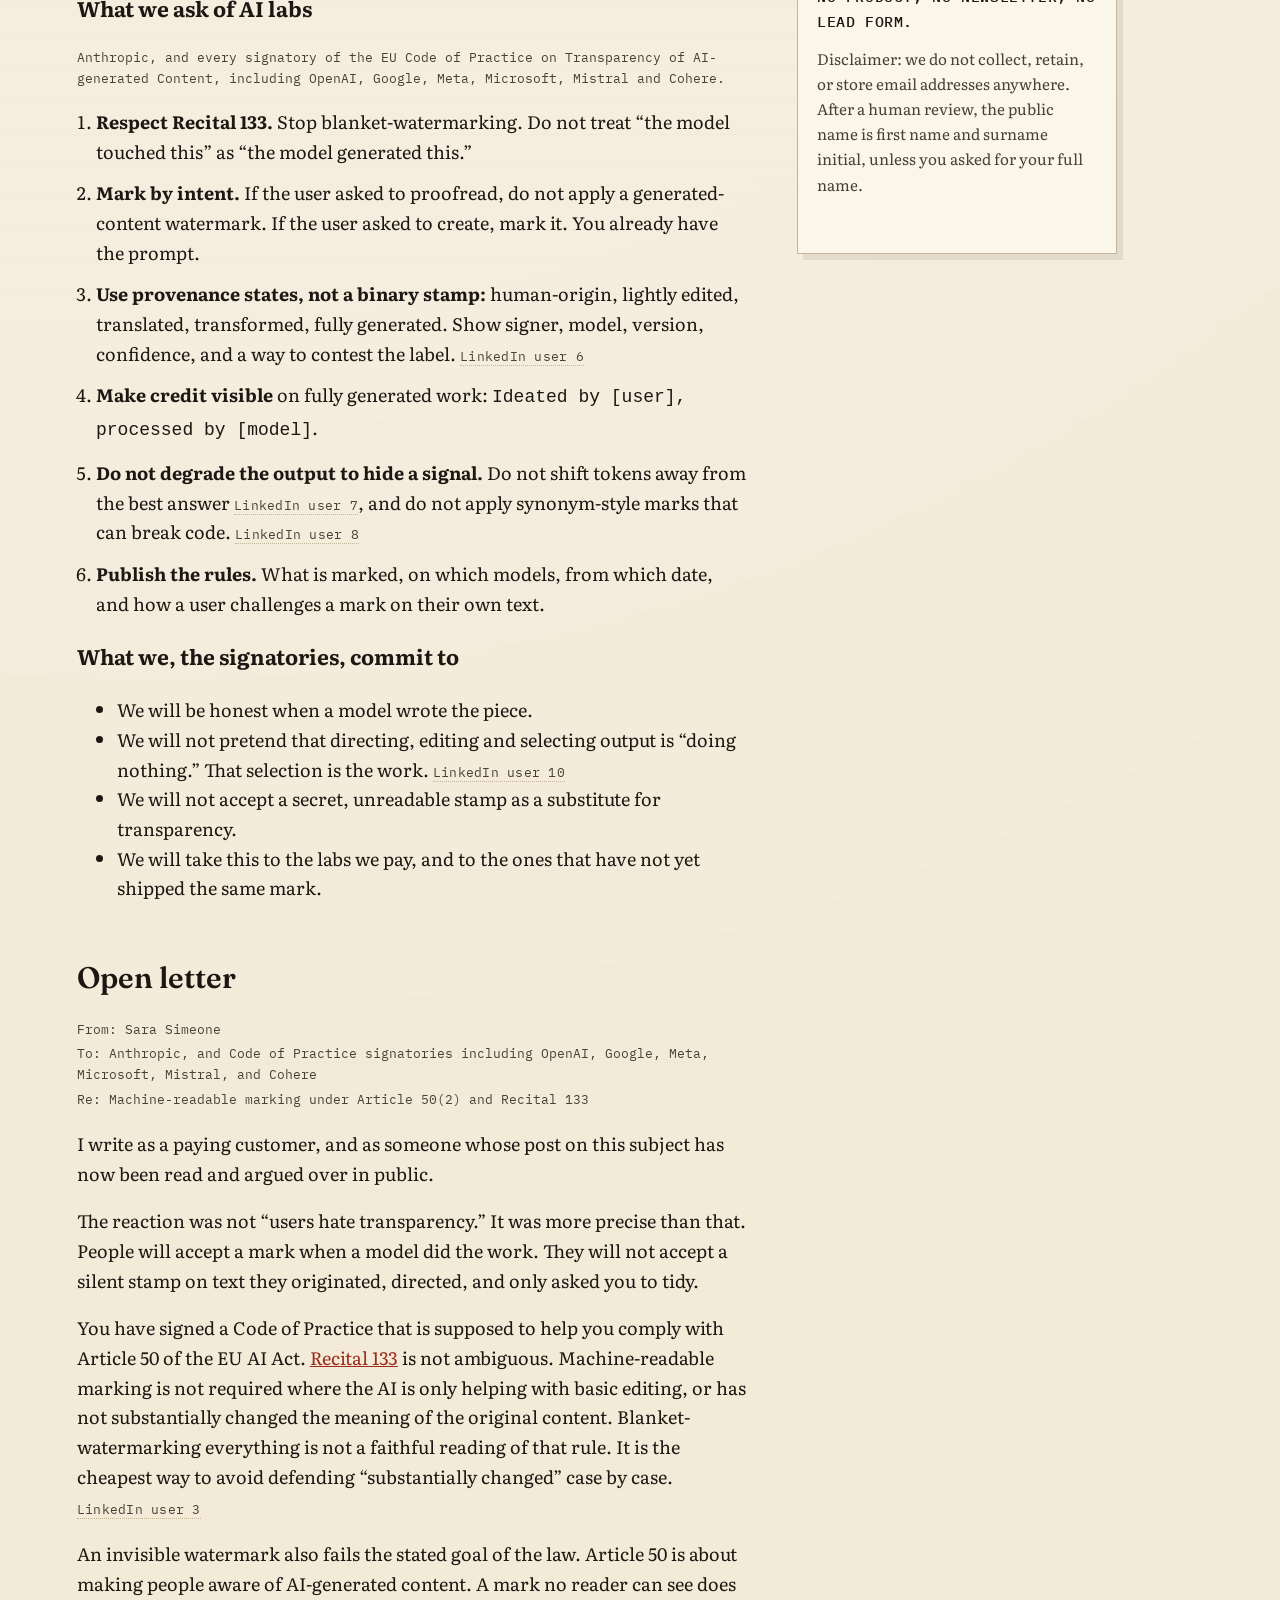
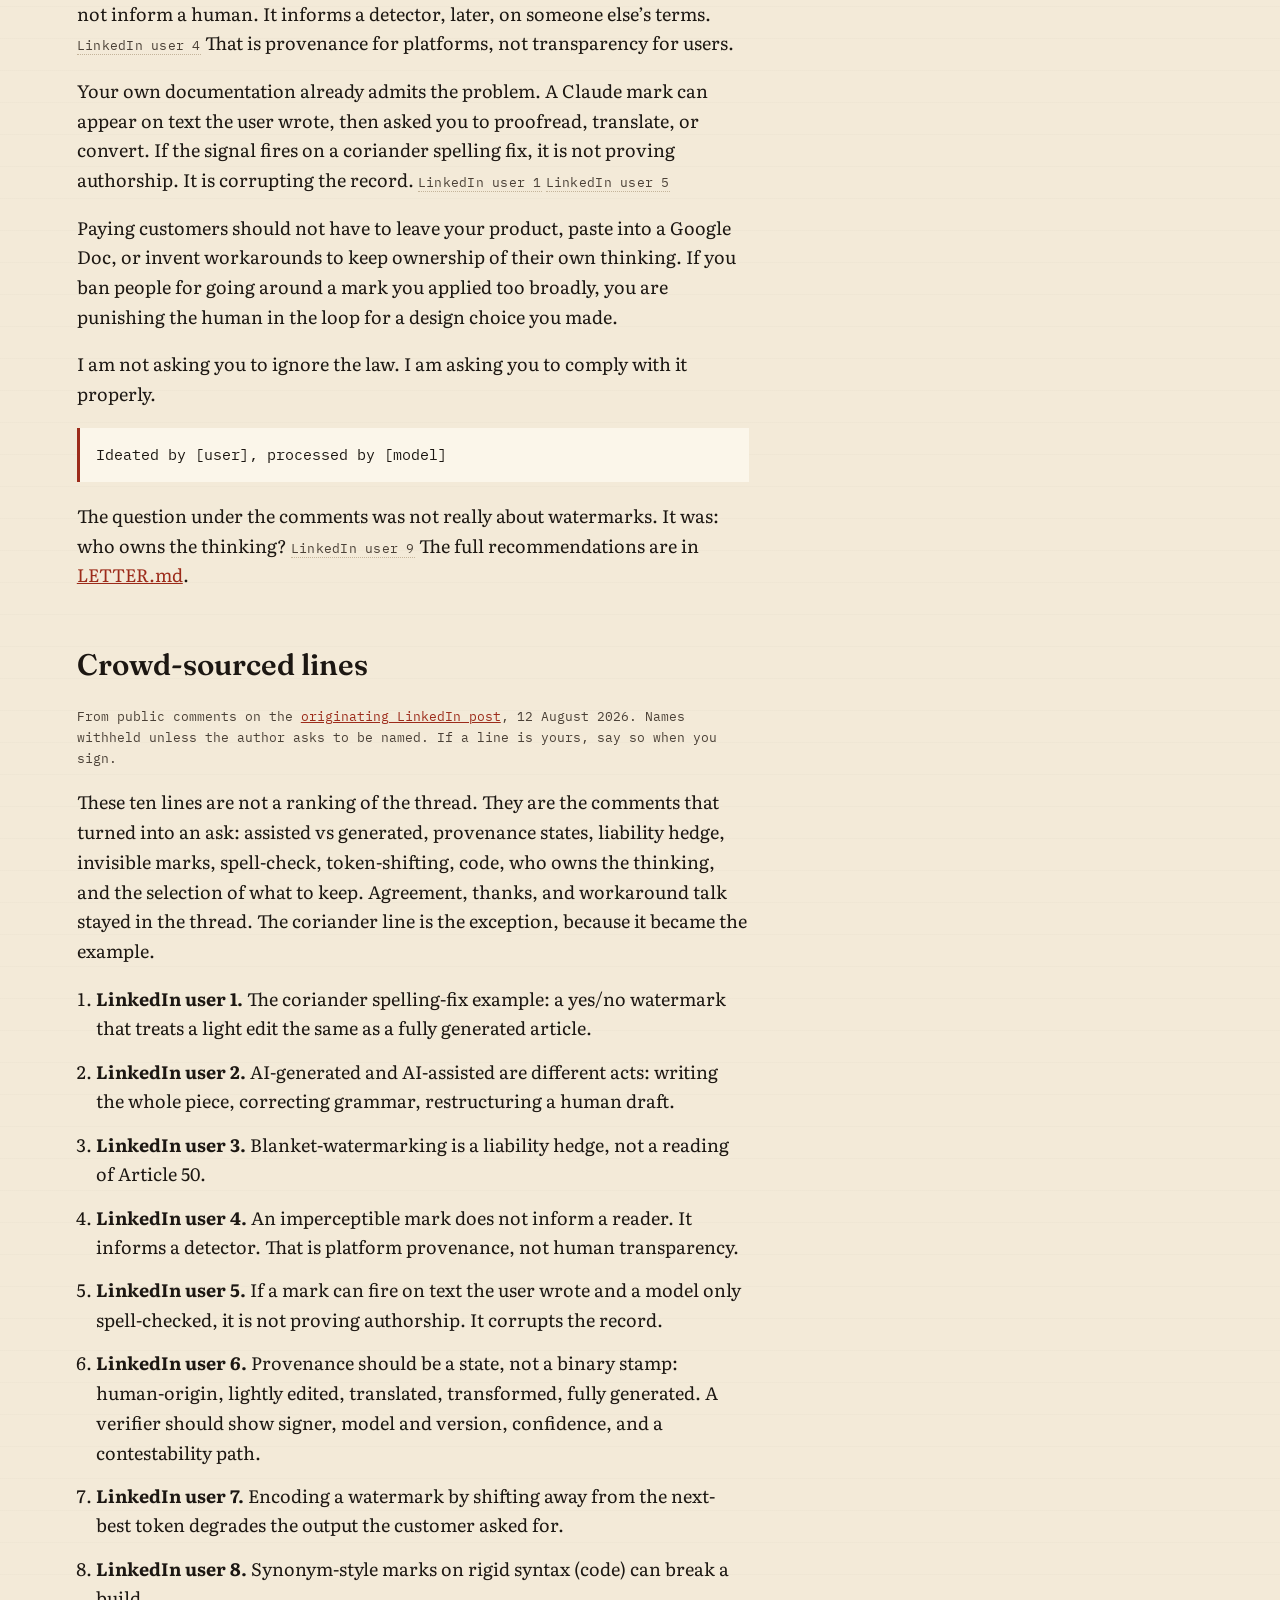
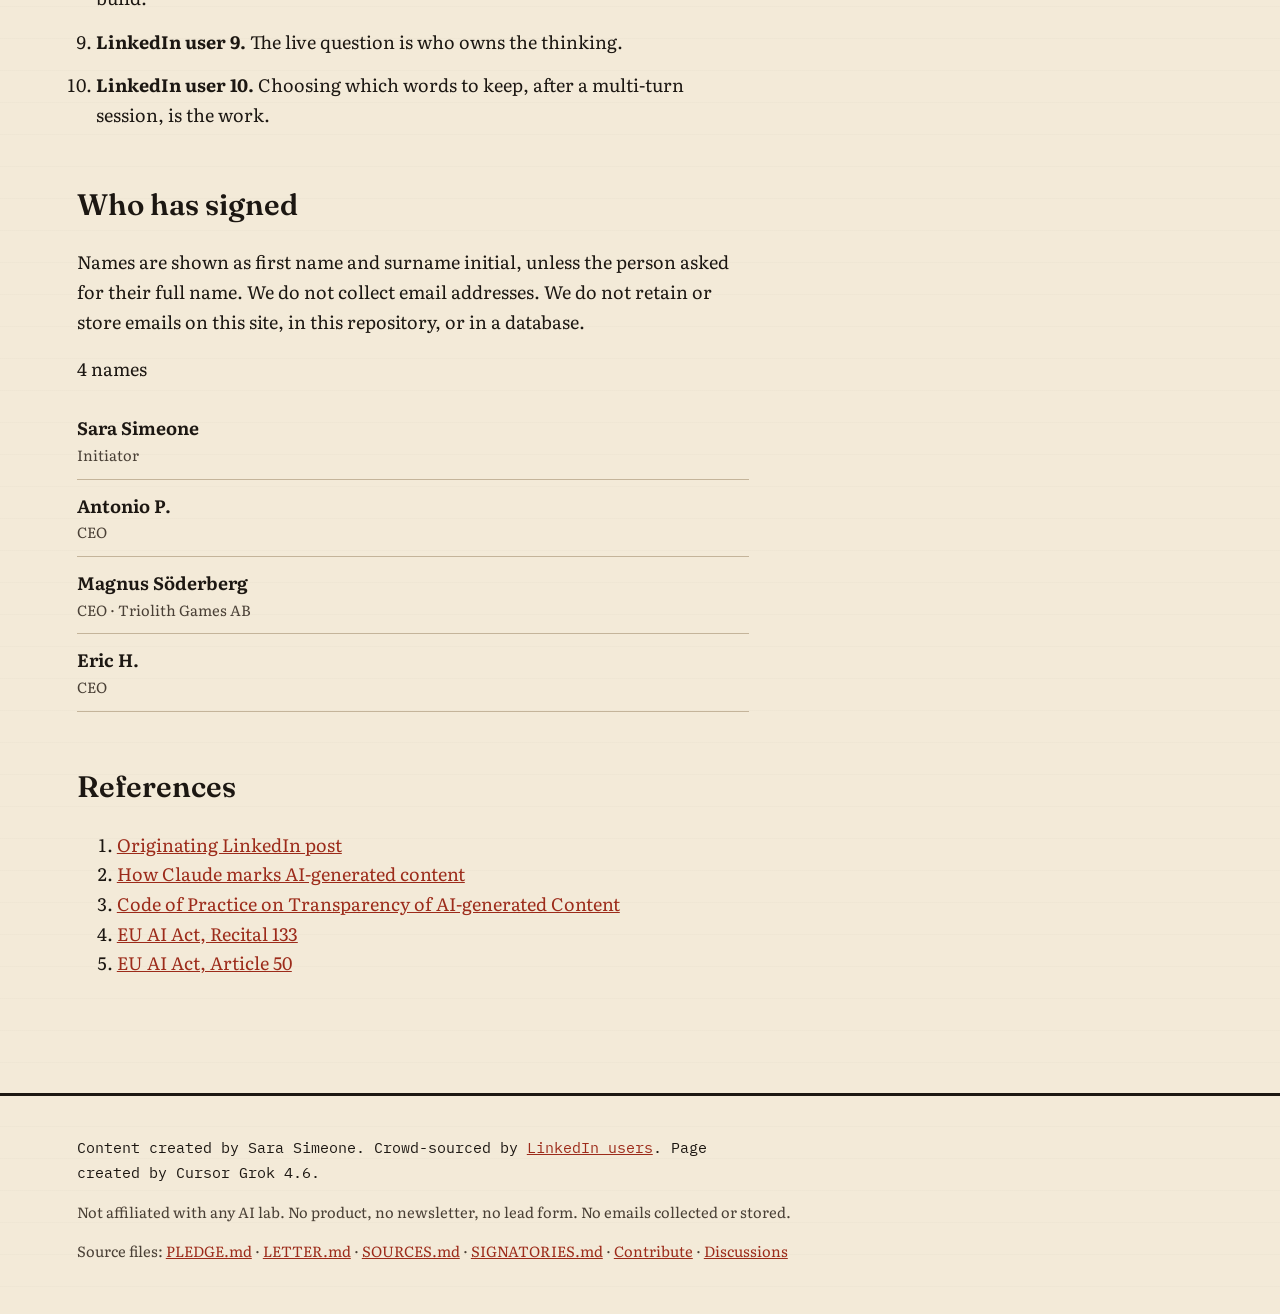
==== commit 70cffbde: "Always include consent and full-name choices in the signature email. Unchecked boxes were omitted fr" ====
--- a/index.html
+++ b/index.html
@@ -231,12 +231,14 @@
             <label for="website">Website</label>
             <input id="website" name="website" type="text" tabindex="-1" autocomplete="off" />
           </div>
+          <input type="hidden" name="publish_full_name" id="publish-full-name-hidden" value="no" />
+          <input type="hidden" name="consent" id="consent-hidden" value="no" />
           <label class="consent">
-            <input id="publish-full-name" name="publish_full_name" type="checkbox" value="yes" />
+            <input id="publish-full-name" type="checkbox" />
             <span>Publish my full name, not first name and surname initial.</span>
           </label>
           <label class="consent">
-            <input id="consent" name="consent" type="checkbox" required />
+            <input id="consent" type="checkbox" required />
             <span>I have read the pledge and I sign in my own name.</span>
           </label>
           <button type="submit">Send my signature</button>
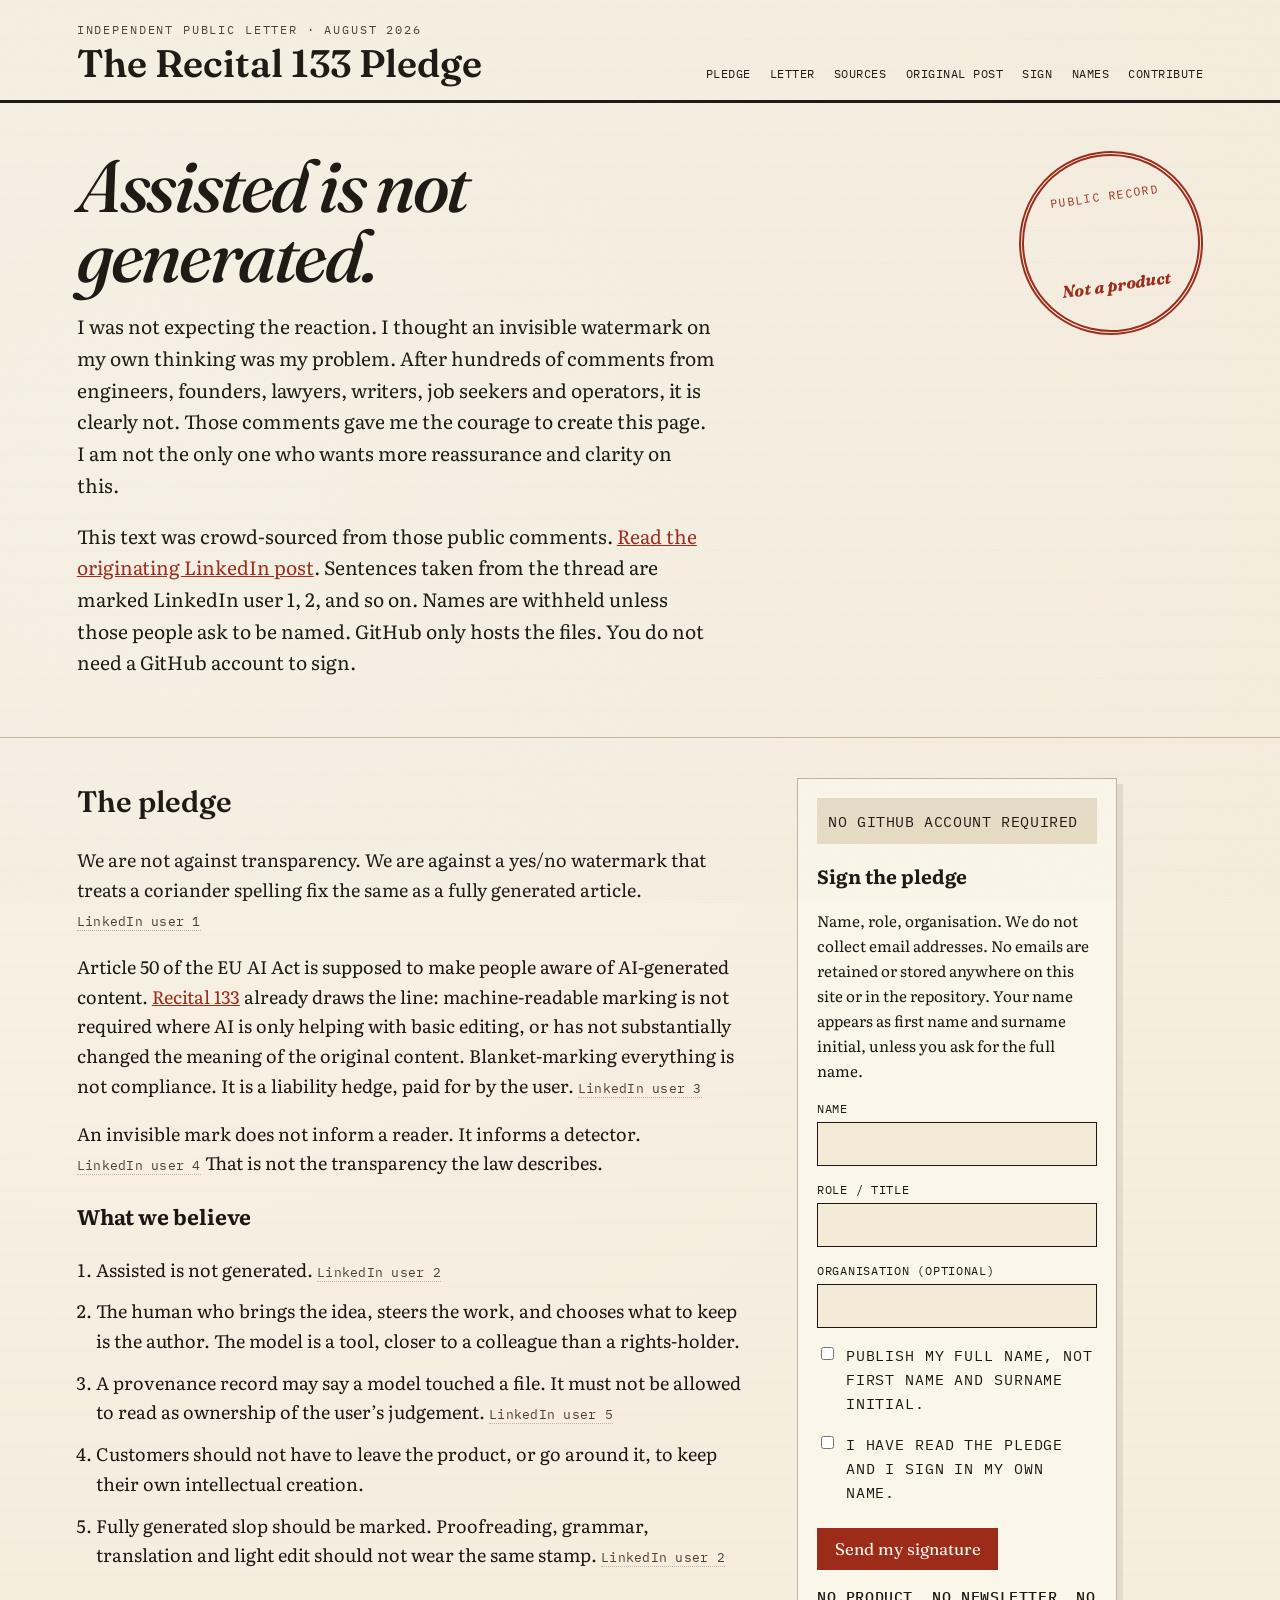
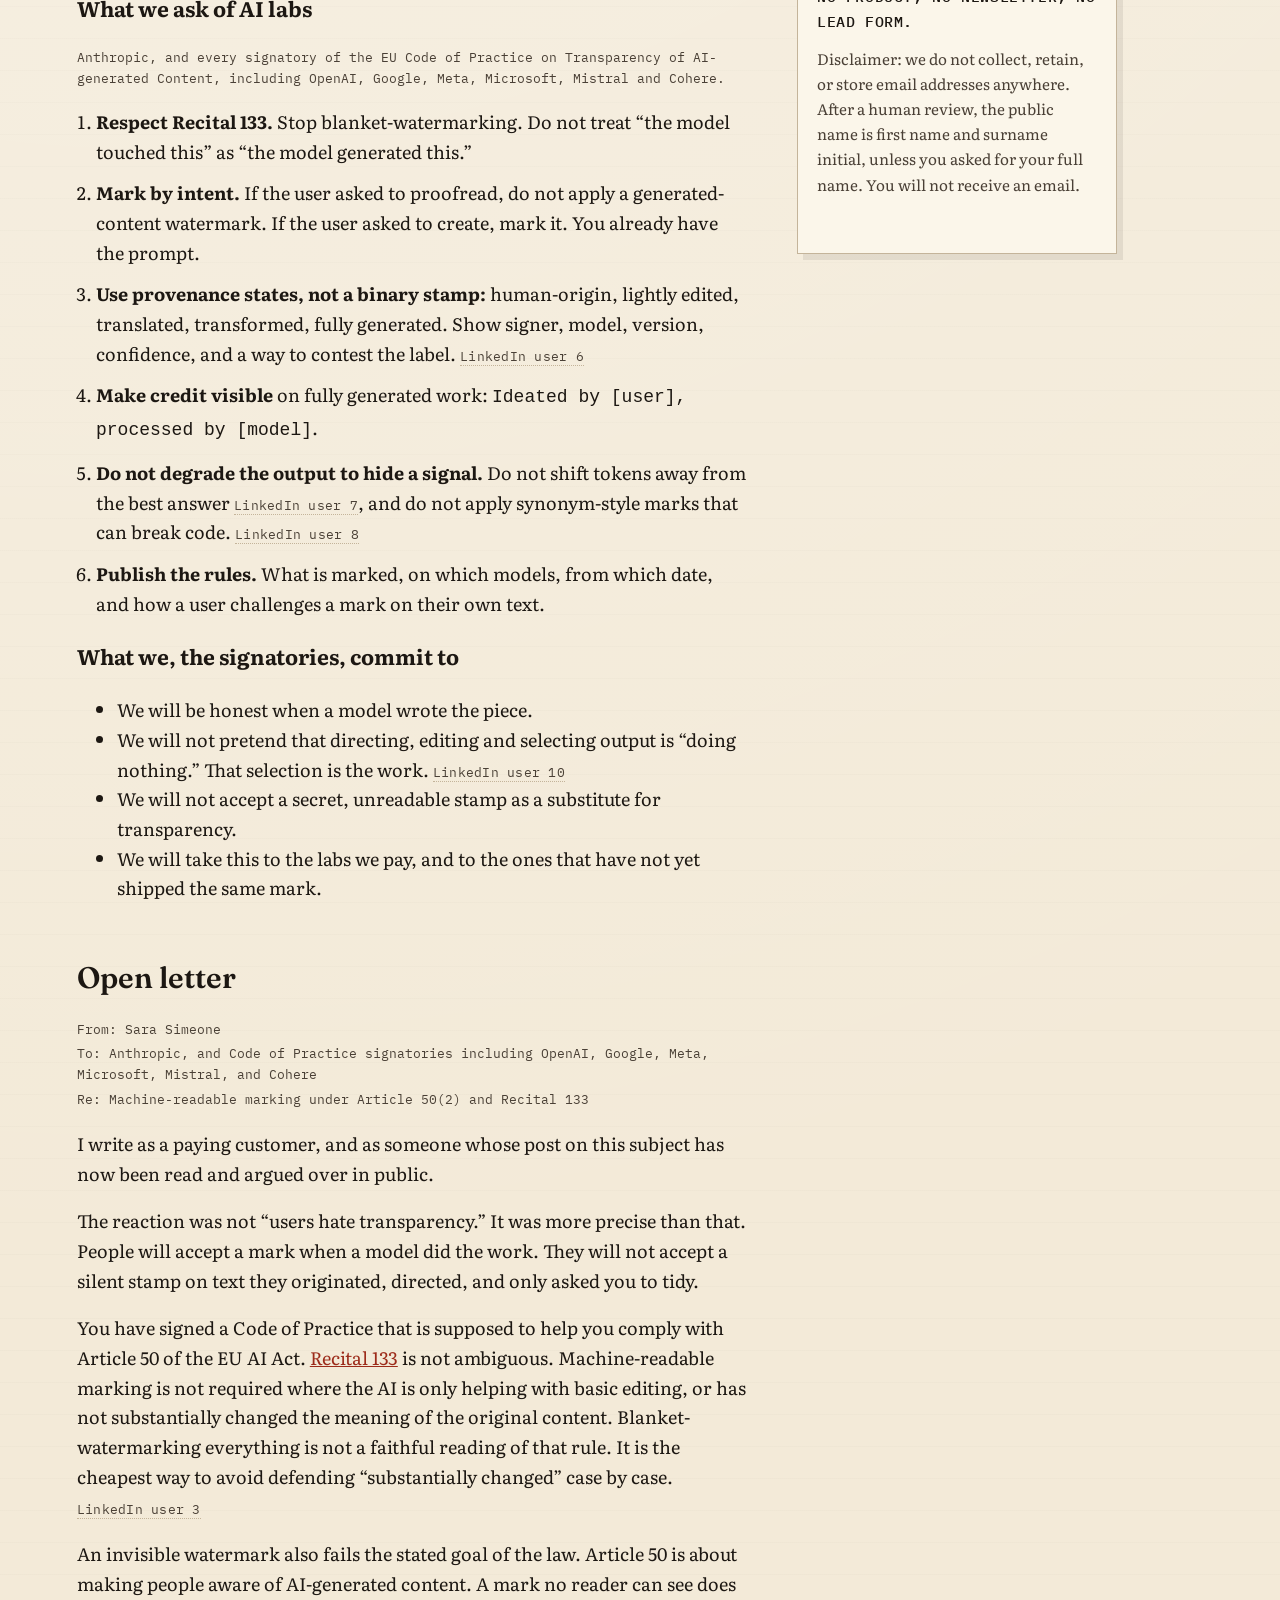
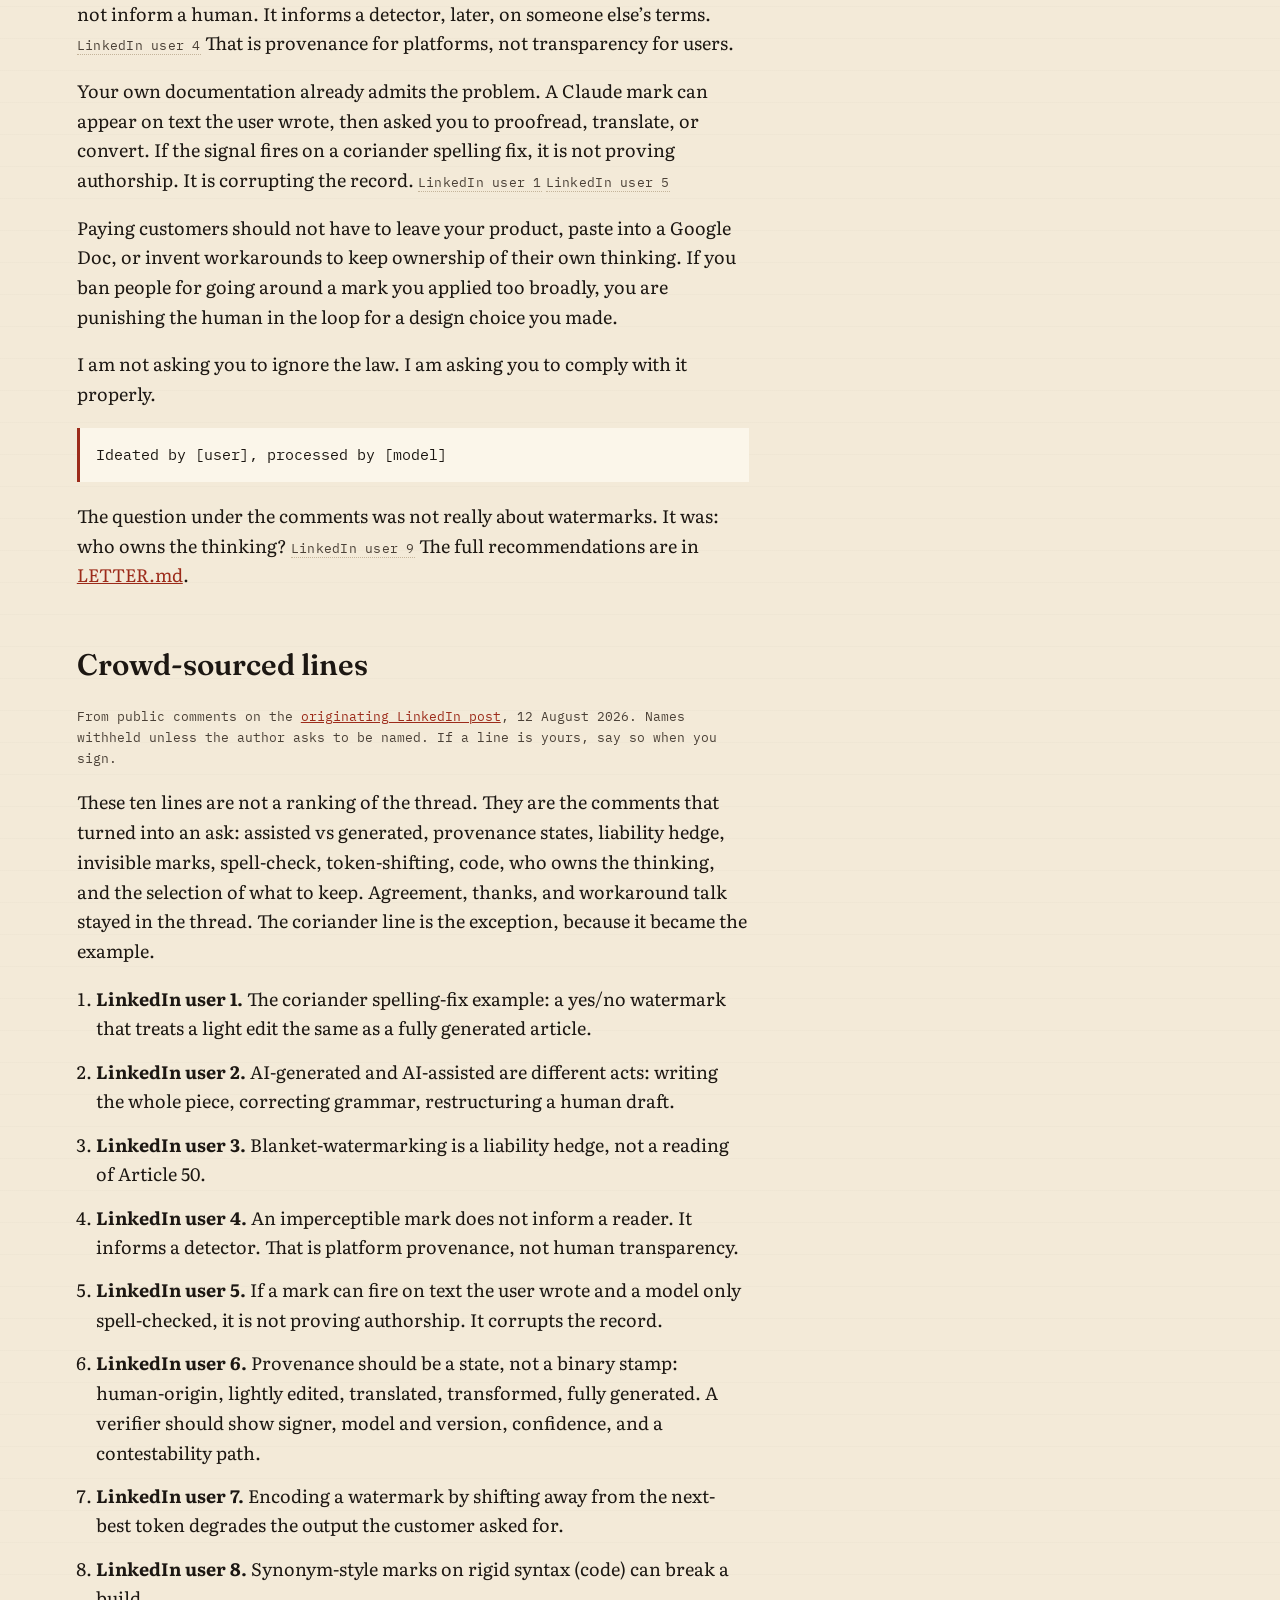
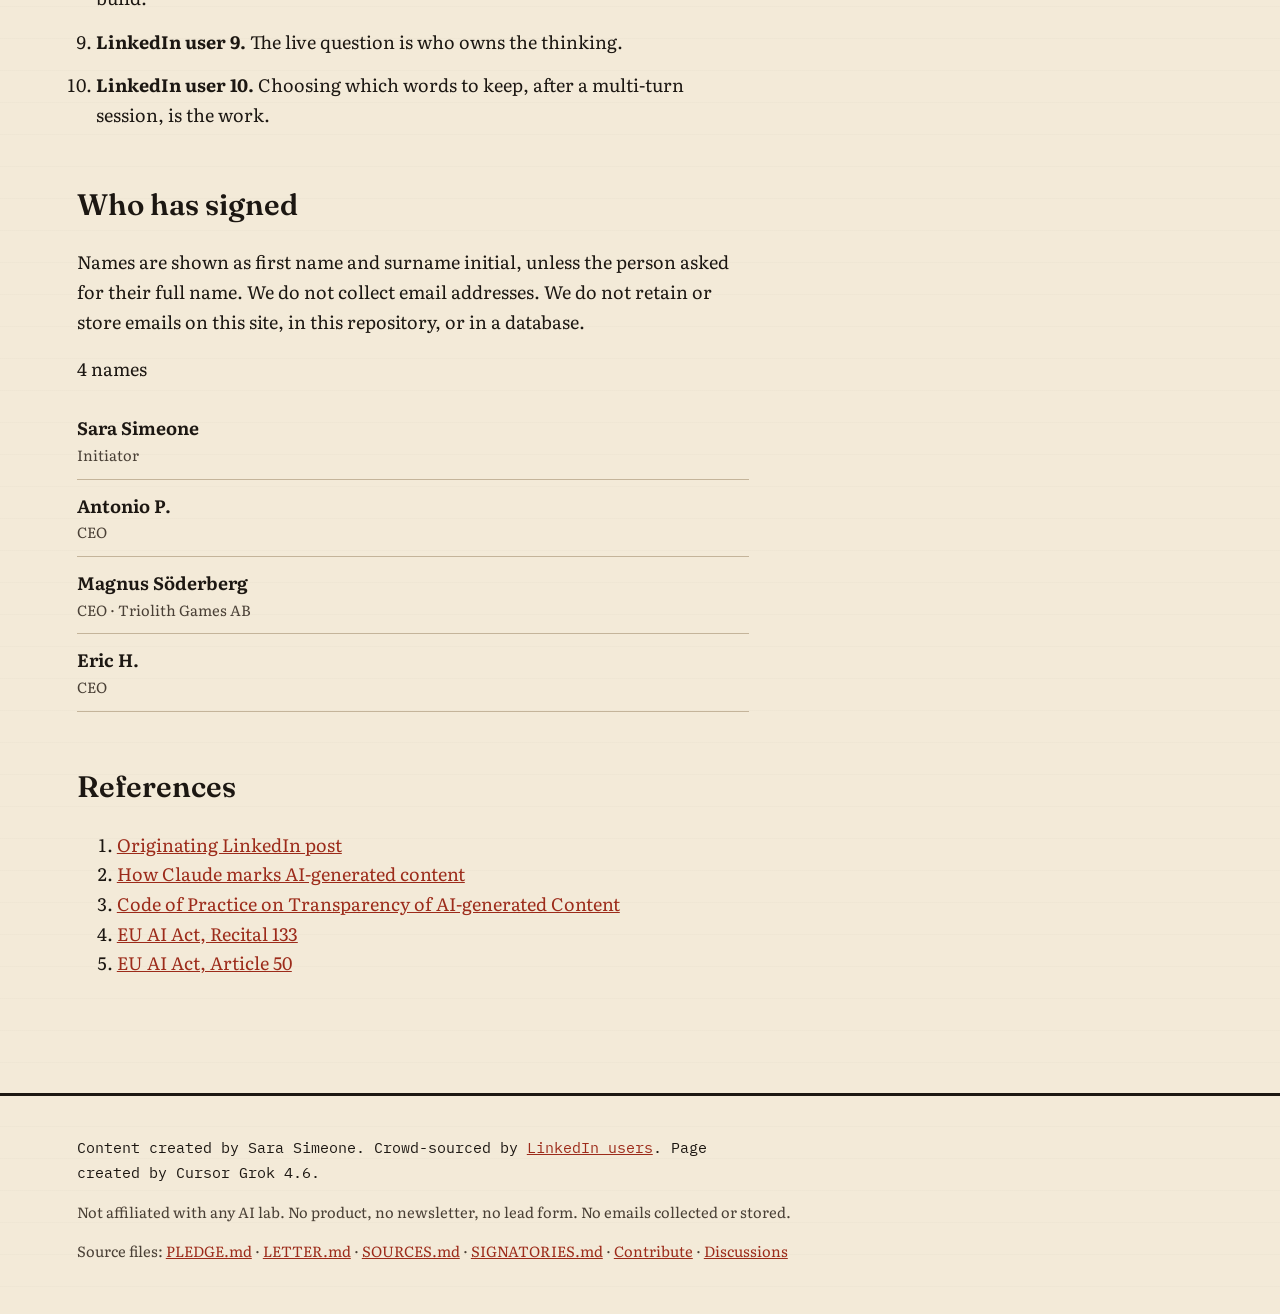
==== commit 39c8d6a5: "Stay on our page after signing. Do not show FormSubmit’s email message. Co-authored-by: Cursor <curs" ====
--- a/index.html
+++ b/index.html
@@ -220,7 +220,7 @@
         <form id="sign-form">
           <input type="hidden" name="_subject" value="Recital 133 Pledge signature" />
           <input type="hidden" name="_template" value="table" />
-          <input id="form-next" type="hidden" name="_next" value="https://niftyzio.github.io/recital-133-pledge/#sign" />
+          <input id="form-next" type="hidden" name="_next" value="https://niftyzio.github.io/recital-133-pledge/thanks.html" />
           <label for="name">Name</label>
           <input id="name" name="name" type="text" required autocomplete="name" />
           <label for="role">Role / title</label>
@@ -244,7 +244,7 @@
           <button type="submit">Send my signature</button>
           <p class="cta-assurance">No product, no newsletter, no lead form.</p>
           <p class="disclaimer">
-            Disclaimer: we do not collect, retain, or store email addresses anywhere. After a human review, the public name is first name and surname initial, unless you asked for your full name.
+            Disclaimer: we do not collect, retain, or store email addresses anywhere. After a human review, the public name is first name and surname initial, unless you asked for your full name. You will not receive an email.
           </p>
           <p class="form-status" id="form-status" role="status"></p>
         </form>
